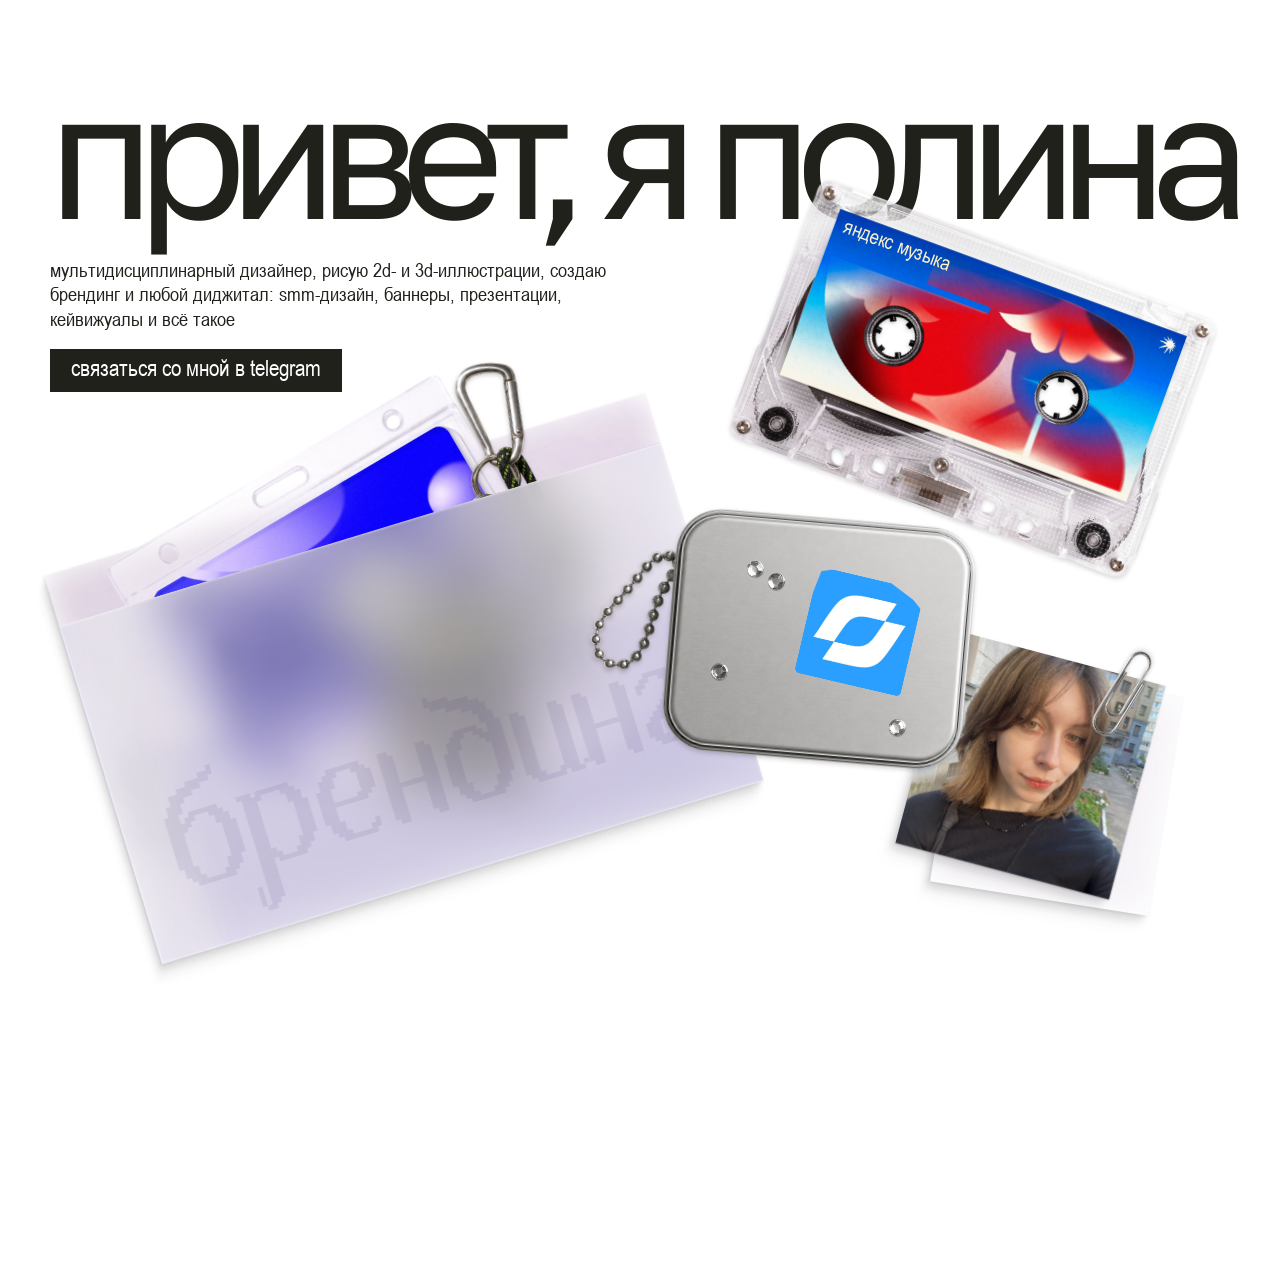
==== index.html @ a0c3416f "Publish portfolio 2026-11-16T04:54:33.704Z" ====
<!doctype html>
<html lang="ru">
  <head>
    <script>const p=location.pathname.replace(/\/index\.html$/,"").replace(/\/+$/,"")||"/";if(["/","/resume","/yandex-music","/yandex-cloud","/cyprus-data","/valiotti-analytics"].includes(p)&&p!==location.pathname)history.replaceState(history.state,"",p+location.search+location.hash);</script>
    <meta charset="UTF-8" />
    <link rel="icon" href="data:," />
    <meta name="viewport" content="width=device-width, initial-scale=1.0" />
    <meta
      name="description"
      content="Полина Сорокина — мультидисциплинарный дизайнер. Брендинг, 2D- и 3D-иллюстрации, SMM-дизайн и digital-проекты."
    />
    <link
      rel="preload"
      href="/fonts/golos-text.ttf"
      as="font"
      type="font/ttf"
      crossorigin
    />
    <link
      rel="preload"
      href="/fonts/arial-narrow.ttf"
      as="font"
      type="font/ttf"
      crossorigin
    />
    <title>Портфолио — Полина Сорокина</title>
    <script type="module" crossorigin src="/assets/index-BBpOzwjR.js"></script>
    <link rel="stylesheet" crossorigin href="/assets/index-DLEeSenl.css">
  </head>
  <body>
    <div id="root"></div>
  </body>
</html>
---- assets/index-DLEeSenl.css ----
._cursor_hawic_1{pointer-events:none;z-index:2147483647;image-rendering:pixelated;visibility:hidden;position:fixed;top:0;left:0}@media (hover:hover) and (pointer:fine){html[data-custom-cursor=on],html[data-custom-cursor=on] *{cursor:none!important}}@media (hover:none),(pointer:coarse){._cursor_hawic_1{display:none}}._object_c21wr_1,._entrance_c21wr_2,._magnetic_c21wr_3,._hover_c21wr_4{pointer-events:none;position:absolute;inset:0}._object_c21wr_1 [data-name=IMG_0847\ 3],._object_c21wr_1 [data-name=magnific__enhance__29717\ 1],._object_c21wr_1 [data-name="Silver pendant without lettering or rhinestones 1"],._object_c21wr_1 [data-name^=magnific__-img1-img2]{pointer-events:auto}._object_c21wr_1 a:focus-visible [data-name]{outline:2px solid var(--ink);outline-offset:6px}._object_c21wr_1 button{pointer-events:auto}._object_c21wr_1{-webkit-user-select:none;user-select:none}._object_c21wr_1 img{-webkit-user-drag:none}._open_2l4c9_1{pointer-events:none;visibility:hidden;position:absolute;inset:0}._body_2l4c9_7,._lid_2l4c9_8{pointer-events:none;position:absolute;inset:0}._body_2l4c9_7 img,._lid_2l4c9_8 img{pointer-events:auto;display:block;position:absolute}._base_2l4c9_19,._lidImage_2l4c9_20{pointer-events:auto;transform-origin:0 0;position:absolute;overflow:hidden;transform:rotate(3.38deg)}._base_2l4c9_19{left:calc(760.84 * var(--u));top:calc(570.46 * var(--u));width:calc(337.654 * var(--u));height:calc(275.183 * var(--u))}._base_2l4c9_19 img{pointer-events:none;width:147.43%;height:213.93%;top:-100.62%;left:-31.72%}._lidImage_2l4c9_20{left:calc(776.8 * var(--u));top:calc(307.81 * var(--u));width:calc(337.654 * var(--u));height:calc(263.109 * var(--u))}._lidImage_2l4c9_20 img{pointer-events:none;width:147.43%;height:223.75%;top:-5%;left:-31.72%}._banner_2l4c9_53{left:calc(800.8 * var(--u));top:calc(646.4 * var(--u));width:calc(239.266 * var(--u));height:calc(134.518 * var(--u));border:calc(2 * var(--u)) solid #e6ebf4;transform:rotate(-9.72deg);box-shadow:0 2px 6px #0003}._darkCard_2l4c9_62{left:calc(814.4 * var(--u));top:calc(407.9 * var(--u));width:calc(128.608 * var(--u));height:calc(128.608 * var(--u));transform:rotate(-9.07deg)}._blueCard_2l4c9_69{left:calc(932.8 * var(--u));top:calc(393.3 * var(--u));width:calc(126.26 * var(--u));height:calc(126.26 * var(--u));border:calc(2 * var(--u)) solid #cbd4e7;transform:rotate(29.61deg)}._chain_2l4c9_77{left:calc(666 * var(--u));top:calc(564 * var(--u));width:calc(426.587 * var(--u));height:calc(274.043 * var(--u));clip-path:polygon(0 0,23% 0,23% 100%,0 100%);transform:rotate(3.58deg)}._clip_2l4c9_85{left:calc(897.4 * var(--u));top:calc(743.9 * var(--u));width:calc(29.473 * var(--u));height:calc(98.33 * var(--u));pointer-events:none;position:absolute;overflow:hidden;transform:rotate(116.61deg)}._clip_2l4c9_85 img{width:363.48%;height:108.95%;position:absolute;top:-3.13%;left:-129.86%}._closed_9divj_1{pointer-events:none;position:absolute;inset:0}._folderControl_9divj_6{pointer-events:auto;z-index:1;cursor:pointer;background:0 0;border:0;padding:0;position:absolute;inset:0}._folderControl_9divj_6:focus-visible{outline-offset:6px;outline:3px solid #20211b}._button_1478h_1{min-height:43px;font:inherit;white-space:nowrap;border:1px solid;justify-content:center;align-items:center;padding:5px 20px 8px;line-height:1.2;text-decoration:none;display:inline-flex}._filled_1478h_13{color:var(--ink);background:#fff;border-color:#fff}._dark_1478h_18{background:var(--ink);border-color:var(--ink);color:#fff}._button_1478h_1:focus-visible,._arrow_1478h_24:focus-visible{outline-offset:5px;outline:2px solid}._footer_1478h_28{background:var(--ink);color:#fff;width:calc(100% - 56px);max-width:1384px;font:23px/1.2 var(--body-font);text-transform:lowercase;border-radius:42px 42px 0 0;flex-direction:column;gap:32px;margin-inline:auto;padding:50px 28px 80px;display:flex}._availability_1478h_42{flex-direction:column;gap:32px;display:flex}._buttons_1478h_47{flex-wrap:wrap;align-items:flex-start;gap:20px;display:flex}._contacts_1478h_53{flex-wrap:wrap;gap:20px;display:flex}._mobileContacts_1478h_58{display:none}._arrow_1478h_24{color:inherit;background:0 0;border:0;flex:0 0 45px;width:45px;height:45px;padding:0;display:inline-flex;position:relative}._arrow_1478h_24 img{display:block}._arrowHover_1478h_75{opacity:0;transition:opacity .2s;position:absolute;inset:0}._arrowDefault_1478h_81{transition:opacity .2s}._button_1478h_1{transition:color .2s,background-color .2s}._arrow_1478h_24:disabled{cursor:default}@media (hover:hover) and (pointer:fine){._dark_1478h_18:hover{color:var(--ink);background:#fff}._arrow_1478h_24:not(:disabled):hover ._arrowHover_1478h_75,._arrow_1478h_24:focus-visible ._arrowHover_1478h_75{opacity:1}._arrow_1478h_24:not(:disabled):hover ._arrowDefault_1478h_81,._arrow_1478h_24:focus-visible ._arrowDefault_1478h_81{opacity:0}._footer_1478h_28 ._button_1478h_1:not(._filled_1478h_13):hover{color:var(--ink);background:#fff}._footer_1478h_28 ._filled_1478h_13:hover{color:#fff;background:0 0}}._arrows_1478h_114{gap:12px;display:flex}._next_1478h_118{transform:scaleX(-1)}._resumeOnlyMobile_1478h_121{display:none}._buttonSlot_1478h_124{display:contents}@media (width<=767px){._footer_1478h_28{gap:24px;width:100%;padding:32px 20px 54px;font-size:16px;line-height:1.05}._availability_1478h_42{gap:16px}._availability_1478h_42>p{text-align:justify;text-box-trim:trim-both;text-box-edge:cap alphabetic}._buttons_1478h_47{gap:8px}._button_1478h_1{height:32px;min-height:32px;padding:0 16px 2px;font-size:16px;line-height:1.05}._resumeOnlyMobile_1478h_121{display:contents}._contacts_1478h_53{gap:16px;font-size:18px;line-height:1.2}._mobileContacts_1478h_58{display:block}._arrows_1478h_114{display:none}}._layer0_qn3yd_1{height:calc(323.9 * var(--u));left:calc(66.67% + calc(46.58 * var(--u)));top:calc(707.5 * var(--u));width:calc(325.082 * var(--u));display:contents;position:absolute}._layer1_qn3yd_9{left:calc(66.67% + calc(86.16 * var(--u)));width:calc(284.791 * var(--u));height:calc(284.791 * var(--u));top:calc(746.25 * var(--u));justify-content:center;align-items:center;display:flex;position:absolute}._layer2_qn3yd_19{flex:none;transform:rotate(9.03deg)}._layer3_qn3yd_23{pointer-events:none;box-shadow:calc(-23.154 * var(--u)) calc(38.941 * var(--u)) calc(12.629 * var(--u)) calc(0 * var(--u)) #0000, calc(-14.734 * var(--u)) calc(25.259 * var(--u)) calc(11.577 * var(--u)) calc(0 * var(--u)) #00000003, calc(-8.42 * var(--u)) calc(13.682 * var(--u)) calc(9.472 * var(--u)) calc(0 * var(--u)) #0000000d, calc(-4.21 * var(--u)) calc(6.315 * var(--u)) calc(7.367 * var(--u)) calc(0 * var(--u)) #00000017, calc(-1.052 * var(--u)) calc(1.052 * var(--u)) calc(4.21 * var(--u)) calc(0 * var(--u)) #0000001a;width:calc(248.818 * var(--u));height:calc(248.818 * var(--u));position:relative}._layer4_qn3yd_40{position:absolute;inset:0}._layer5_qn3yd_44{background:#fcfcfa80;position:absolute;inset:0}._layer6_qn3yd_49{object-fit:cover;opacity:.26;width:100%;max-width:none;height:100%;position:absolute}._layer7_qn3yd_57{-webkit-backdrop-filter:blur(calc(42.098 * var(--u)));backdrop-filter:blur(calc(42.098 * var(--u)));mix-blend-mode:luminosity;background:#dedaff33;position:absolute;inset:0}._layer8_qn3yd_64{border-radius:inherit;box-shadow:inset calc(0 * var(--u)) calc(0 * var(--u)) calc(38.941 * var(--u)) calc(0 * var(--u)) white, inset calc(0 * var(--u)) calc(-4.21 * var(--u)) calc(6.315 * var(--u)) calc(0 * var(--u)) #ffffff1a;position:absolute;inset:0}._layer9_qn3yd_74{left:calc(66.67% + calc(47.34 * var(--u)));width:calc(304.351 * var(--u));height:calc(304.351 * var(--u));top:calc(708.08 * var(--u));justify-content:center;align-items:center;display:flex;position:absolute}._layer10_qn3yd_84{flex:none;transform:rotate(14.87deg)}._layer11_qn3yd_88{box-shadow:calc(-23.154 * var(--u)) calc(38.941 * var(--u)) calc(12.629 * var(--u)) calc(0 * var(--u)) #0000, calc(-14.734 * var(--u)) calc(25.259 * var(--u)) calc(11.577 * var(--u)) calc(0 * var(--u)) #00000003, calc(-8.42 * var(--u)) calc(13.682 * var(--u)) calc(9.472 * var(--u)) calc(0 * var(--u)) #0000000d, calc(-4.21 * var(--u)) calc(6.315 * var(--u)) calc(7.367 * var(--u)) calc(0 * var(--u)) #00000017, calc(-1.052 * var(--u)) calc(1.052 * var(--u)) calc(4.21 * var(--u)) calc(0 * var(--u)) #0000001a;width:calc(248.818 * var(--u));height:calc(248.818 * var(--u));position:relative}._layer12_qn3yd_104{pointer-events:none;position:absolute;inset:0}._layer13_qn3yd_109{background:#fcfcfa80;position:absolute;inset:0}._layer14_qn3yd_114{object-fit:cover;opacity:.26;width:100%;max-width:none;height:100%;position:absolute}._layer15_qn3yd_122{mix-blend-mode:luminosity;background:#dedaff33;position:absolute;inset:0}._layer16_qn3yd_128{-webkit-backdrop-filter:blur(calc(42.098 * var(--u)));backdrop-filter:blur(calc(42.098 * var(--u)));object-fit:cover;width:100%;max-width:none;height:100%;position:absolute}._layer17_qn3yd_136{height:calc(106.244 * var(--u));left:calc(83.33% + calc(22.06 * var(--u)));top:calc(727.59 * var(--u));width:calc(81.859 * var(--u));justify-content:center;align-items:center;display:flex;position:absolute}._layer18_qn3yd_146{flex:none;transform:rotate(31.47deg)scaleY(-1)}._layer19_qn3yd_150{height:calc(105.256 * var(--u));box-shadow:calc(0 * var(--u)) calc(4 * var(--u)) calc(1 * var(--u)) calc(0 * var(--u)) #0000, calc(0 * var(--u)) calc(2 * var(--u)) calc(1 * var(--u)) calc(0 * var(--u)) #00000008, calc(0 * var(--u)) calc(1 * var(--u)) calc(1 * var(--u)) calc(0 * var(--u)) #0000001a, calc(0 * var(--u)) calc(1 * var(--u)) calc(1 * var(--u)) calc(0 * var(--u)) #0000002b;width:calc(31.549 * var(--u));position:relative}._layer20_qn3yd_164{pointer-events:none;position:absolute;inset:0;overflow:hidden}._layer21_qn3yd_170{width:363.48%;max-width:none;height:108.95%;position:absolute;top:-3.13%;left:-129.86%}._layer22_qn3yd_178{align-content:stretch;gap:calc(20 * var(--u));left:calc(56 * var(--u));top:calc(290 * var(--u));width:calc(640 * var(--u));flex-direction:column;align-items:flex-start;display:flex;position:absolute}._layer23_qn3yd_189{word-break:break-word;text-transform:lowercase;color:#20211b;min-width:100%;font-family:Arial Narrow;font-style:normal;line-height:0;font-size:calc(23 * var(--u));flex-shrink:0;width:min-content;position:relative}._layer24_qn3yd_202,._layer25_qn3yd_205,._layer26_qn3yd_208{line-height:1.2}._layer27_qn3yd_211{border-width:calc(1 * var(--u));cursor:pointer;padding-bottom:calc(8 * var(--u));padding-top:calc(5 * var(--u));padding-left:calc(20 * var(--u));padding-right:calc(20 * var(--u));background:#20211b;border-style:solid;border-color:#20211b;flex-shrink:0;place-content:stretch center;align-items:flex-start;display:flex;position:relative}._layer28_qn3yd_228{word-break:break-word;text-transform:lowercase;font-family:Arial Narrow;font-style:normal;line-height:1.2;font-size:calc(23 * var(--u));text-align:left;color:#fff;white-space:nowrap;flex-shrink:0;position:relative}._layer29_qn3yd_241{word-break:break-word;color:#20211b;font-family:Golos Text;font-weight:400;line-height:.9;font-size:calc(200 * var(--u));text-align:center;left:50%;top:calc(81 * var(--u));letter-spacing:calc(-20 * var(--u));width:calc(1358 * var(--u));position:absolute;transform:translate(-50%)}._layer30_qn3yd_256,._layer31_qn3yd_264{height:calc(904.19 * var(--u));left:calc(-14.29 * var(--u));top:calc(224.03 * var(--u));width:calc(917.492 * var(--u));display:contents;position:absolute}._layer32_qn3yd_272{height:calc(641.92 * var(--u));left:calc(49.4 * var(--u));top:calc(442.45 * var(--u));width:calc(809.648 * var(--u));pointer-events:none;justify-content:center;align-items:center;display:flex;position:absolute}._layer33_qn3yd_283{flex:none;transform:rotate(-16.95deg)}._layer34_qn3yd_287{height:calc(455.452 * var(--u));width:calc(707.625 * var(--u));position:relative}._layer35_qn3yd_292{position:absolute;inset:-.69% -.45% -8.09% -3.72%}._layer36_qn3yd_296{width:100%;max-width:none;height:100%;display:block}._layer37_qn3yd_302{height:calc(502.619 * var(--u));left:calc(114.21 * var(--u));top:calc(416.26 * var(--u));width:calc(543.033 * var(--u));justify-content:center;align-items:center;display:flex;position:absolute}._layer38_qn3yd_312{flex:none;transform:rotate(-30.58deg)}._layer39_qn3yd_316{height:calc(324.363 * var(--u));width:calc(439.088 * var(--u));position:relative}._layer40_qn3yd_321{-webkit-backdrop-filter:blur(calc(10.525 * var(--u)));backdrop-filter:blur(calc(10.525 * var(--u)));object-position:bottom;pointer-events:none;width:100%;max-width:none;height:100%;position:absolute;inset:0}._layer41_qn3yd_331{height:calc(667.016 * var(--u));left:calc(16.67% + calc(73.61 * var(--u)));top:calc(318.43 * var(--u));width:calc(420.461 * var(--u));justify-content:center;align-items:center;display:flex;position:absolute}._layer42_qn3yd_341{flex:none;transform:rotate(6.36deg)}._layer43_qn3yd_345{height:calc(631.849 * var(--u));box-shadow:calc(-23.154 * var(--u)) calc(38.941 * var(--u)) calc(12.629 * var(--u)) calc(0 * var(--u)) #0000, calc(-14.734 * var(--u)) calc(25.259 * var(--u)) calc(11.577 * var(--u)) calc(0 * var(--u)) #00000003, calc(-8.42 * var(--u)) calc(13.682 * var(--u)) calc(9.472 * var(--u)) calc(0 * var(--u)) #0000000d, calc(-4.21 * var(--u)) calc(6.315 * var(--u)) calc(7.367 * var(--u)) calc(0 * var(--u)) #00000017, calc(-1.052 * var(--u)) calc(1.052 * var(--u)) calc(4.21 * var(--u)) calc(0 * var(--u)) #0000001a;width:calc(352.66 * var(--u));position:relative}._layer44_qn3yd_361{object-fit:cover;pointer-events:none;width:100%;max-width:none;height:100%;position:absolute;inset:0}._layer45_qn3yd_370{height:calc(395.501 * var(--u));left:calc(41.67% + calc(90.61 * var(--u)));top:calc(498.4 * var(--u));width:calc(167.995 * var(--u));pointer-events:none;justify-content:center;align-items:center;display:flex;position:absolute}._layer46_qn3yd_381{flex:none;transform:rotate(-16.95deg)}._layer47_qn3yd_385{height:calc(396.777 * var(--u));width:calc(54.728 * var(--u));position:relative}._layer48_qn3yd_390{width:100%;max-width:none;height:100%;display:block;position:absolute;inset:0}._layer49_qn3yd_398{height:calc(395.501 * var(--u));left:calc(66.42 * var(--u));top:calc(688.58 * var(--u));width:calc(167.995 * var(--u));pointer-events:none;justify-content:center;align-items:center;display:flex;position:absolute}._layer50_qn3yd_409{flex:none;transform:rotate(-16.95deg)}._layer51_qn3yd_413{height:calc(396.777 * var(--u));width:calc(54.728 * var(--u));position:relative}._layer52_qn3yd_418{width:100%;max-width:none;height:100%;display:block;position:absolute;inset:0}._layer53_qn3yd_426{height:calc(604.617 * var(--u));left:calc(66.55 * var(--u));top:calc(498.72 * var(--u));width:calc(798.282 * var(--u));pointer-events:none;display:contents;position:absolute}._layer54_qn3yd_435{height:calc(585.649 * var(--u));left:calc(66.55 * var(--u));top:calc(498.72 * var(--u));width:calc(792.503 * var(--u));justify-content:center;align-items:center;display:flex;position:absolute}._layer55_qn3yd_445{flex:none;transform:rotate(-16.95deg)}._layer56_qn3yd_449{height:calc(396.627 * var(--u));width:calc(707.625 * var(--u));position:relative}._layer57_qn3yd_454{width:100%;max-width:none;height:100%;display:block;position:absolute;inset:0}._layer58_qn3yd_462{height:calc(428.413 * var(--u));left:calc(8.33% + calc(34 * var(--u)));top:calc(662 * var(--u));width:calc(659.878 * var(--u));justify-content:center;align-items:center;display:flex;position:absolute}._layer59_qn3yd_472{flex:none;transform:rotate(-16.95deg)}._layer60_qn3yd_476{word-break:break-word;filter:blur(calc(.5 * var(--u)));font-family:Keleti;font-style:normal;line-height:0;font-size:calc(178.163 * var(--u));color:#231f5c14;white-space:nowrap;position:relative}._layer61_qn3yd_487,._layer62_qn3yd_490,._layer63_qn3yd_493{line-height:normal}._layer64_qn3yd_496{height:calc(457.856 * var(--u));left:calc(50% + calc(94.99 * var(--u)));top:calc(198 * var(--u));width:calc(559.484 * var(--u));display:contents;position:absolute}._layer65_qn3yd_504{height:calc(457.856 * var(--u));left:calc(50% + calc(94.99 * var(--u)));top:calc(198 * var(--u));width:calc(559.484 * var(--u));justify-content:center;align-items:center;display:flex;position:absolute}._layer66_qn3yd_514{flex:none;transform:rotate(20.17deg)}._layer67_qn3yd_518{height:calc(310.757 * var(--u));box-shadow:calc(-23.154 * var(--u)) calc(38.941 * var(--u)) calc(12.629 * var(--u)) calc(0 * var(--u)) #0000, calc(-14.734 * var(--u)) calc(25.259 * var(--u)) calc(11.577 * var(--u)) calc(0 * var(--u)) #00000003, calc(-8.42 * var(--u)) calc(13.682 * var(--u)) calc(9.472 * var(--u)) calc(0 * var(--u)) #0000000d, calc(-4.21 * var(--u)) calc(6.315 * var(--u)) calc(7.367 * var(--u)) calc(0 * var(--u)) #00000017, calc(-1.052 * var(--u)) calc(1.052 * var(--u)) calc(4.21 * var(--u)) calc(0 * var(--u)) #0000001a;width:calc(481.885 * var(--u));position:relative}._layer68_qn3yd_534{-webkit-backdrop-filter:blur(calc(11.068 * var(--u)));backdrop-filter:blur(calc(11.068 * var(--u)));pointer-events:none;position:absolute;inset:0;overflow:hidden}._layer69_qn3yd_541{width:126.81%;max-width:none;height:198.26%;position:absolute;top:-50.92%;left:-13.99%}._layer70_qn3yd_549{height:calc(70.763 * var(--u));left:calc(66.67% - calc(16.07 * var(--u)));top:calc(240.37 * var(--u));width:calc(130.743 * var(--u));justify-content:center;align-items:center;display:flex;position:absolute}._layer71_qn3yd_559{flex:none;transform:rotate(20.17deg)}._layer72_qn3yd_563{word-break:break-word;text-transform:lowercase;color:#fdf2cd;font-family:Arial Narrow;font-style:normal;line-height:1.2;font-size:calc(23 * var(--u));white-space:nowrap;position:relative}._layer73_qn3yd_574{height:calc(309.467 * var(--u));left:calc(41.67% + calc(54.46 * var(--u)));top:calc(560.27 * var(--u));width:calc(448.429 * var(--u));display:contents;position:absolute}._layer74_qn3yd_582{height:calc(309.467 * var(--u));left:calc(41.67% + calc(54.46 * var(--u)));top:calc(560.27 * var(--u));width:calc(448.429 * var(--u));justify-content:center;align-items:center;display:flex;position:absolute}._layer75_qn3yd_592{flex:none;transform:rotate(4.9deg)}._layer76_qn3yd_596{height:calc(274.043 * var(--u));box-shadow:calc(0 * var(--u)) calc(16 * var(--u)) calc(4 * var(--u)) calc(0 * var(--u)) #0000, calc(0 * var(--u)) calc(10 * var(--u)) calc(4 * var(--u)) calc(0 * var(--u)) #00000008, calc(0 * var(--u)) calc(6 * var(--u)) calc(3 * var(--u)) calc(0 * var(--u)) #0000001a, calc(0 * var(--u)) calc(3 * var(--u)) calc(3 * var(--u)) calc(0 * var(--u)) #0000002b, calc(0 * var(--u)) calc(1 * var(--u)) calc(1 * var(--u)) calc(0 * var(--u)) #0003;width:calc(426.587 * var(--u));position:relative}._layer77_qn3yd_612{pointer-events:none;position:absolute;inset:0;overflow:hidden}._layer78_qn3yd_618{width:112.67%;max-width:none;height:175.38%;position:absolute;top:-35.24%;left:-4.49%}._layer79_qn3yd_626{height:calc(175.688 * var(--u));left:calc(58.33% + calc(36.98 * var(--u)));top:calc(618.08 * var(--u));width:calc(179.007 * var(--u));display:contents;position:absolute}._layer80_qn3yd_634{left:calc(58.33% + calc(53.64 * var(--u)));width:calc(146.932 * var(--u));height:calc(146.932 * var(--u));top:calc(636.87 * var(--u));justify-content:center;align-items:center;display:flex;position:absolute}._layer81_qn3yd_644{flex:none;transform:rotate(13.2deg)}._layer82_qn3yd_648{-webkit-mask-repeat:no-repeat;mask-repeat:no-repeat;-webkit-mask-clip:no-clip;mask-clip:no-clip;-webkit-mask-source-type:alpha;mask-mode:alpha;-webkit-mask-position:calc(-15.229 * var(--u)) calc(-13.419 * var(--u));mask-position:calc(-15.229 * var(--u)) calc(-13.419 * var(--u));-webkit-mask-size:calc(172.762 * var(--u)) calc(168.838 * var(--u));mask-size:calc(172.762 * var(--u)) calc(168.838 * var(--u));border-radius:calc(6.112 * var(--u));width:calc(122.242 * var(--u));height:calc(122.242 * var(--u));position:relative}._layer83_qn3yd_659{object-fit:cover;pointer-events:none;border-radius:calc(6.112 * var(--u));width:100%;max-width:none;height:100%;position:absolute;inset:0}._layer84_qn3yd_669{height:calc(69.023 * var(--u));left:calc(66.67% + calc(27.54 * var(--u)));top:calc(649.45 * var(--u));width:calc(65.726 * var(--u));display:contents;position:absolute}._layer85_qn3yd_677{left:calc(66.67% + calc(29 * var(--u)));width:calc(146.816 * var(--u));height:calc(146.816 * var(--u));top:calc(535.75 * var(--u));justify-content:center;align-items:center;display:flex;position:absolute}._layer86_qn3yd_687{flex:none;transform:rotate(72.48deg)scaleY(-1)}._layer87_qn3yd_691{-webkit-mask-repeat:no-repeat;mask-repeat:no-repeat;-webkit-mask-clip:no-clip;mask-clip:no-clip;-webkit-mask-source-type:alpha;mask-mode:alpha;-webkit-mask-position:calc(2.968 * var(--u)) calc(118.573 * var(--u));mask-position:calc(2.968 * var(--u)) calc(118.573 * var(--u));-webkit-mask-size:calc(58.55 * var(--u)) calc(59.694 * var(--u));mask-size:calc(58.55 * var(--u)) calc(59.694 * var(--u));border-radius:calc(6.112 * var(--u));width:calc(117.018 * var(--u));height:calc(117.018 * var(--u));position:relative}._layer88_qn3yd_702{pointer-events:none;border-radius:calc(6.112 * var(--u));position:absolute;inset:0}._layer89_qn3yd_708{object-fit:cover;border-radius:calc(6.112 * var(--u));width:100%;max-width:none;height:100%;position:absolute}._layer90_qn3yd_716{border-radius:calc(6.112 * var(--u));position:absolute;inset:0}._layer91_qn3yd_721{height:calc(19.17 * var(--u));left:calc(58.33% - calc(.17 * var(--u)));top:calc(630 * var(--u));width:calc(20.217 * var(--u));justify-content:center;align-items:center;display:flex;position:absolute}._layer92_qn3yd_731{flex:none;transform:rotate(4.9deg)}._layer93_qn3yd_735{height:calc(17.631 * var(--u));border-radius:calc(21.796 * var(--u));box-shadow:calc(0 * var(--u)) calc(3.056 * var(--u)) calc(.764 * var(--u)) calc(0 * var(--u)) #0000, calc(0 * var(--u)) calc(1.528 * var(--u)) calc(.764 * var(--u)) calc(0 * var(--u)) #00000008, calc(0 * var(--u)) calc(.764 * var(--u)) calc(.764 * var(--u)) calc(0 * var(--u)) #0000001a, calc(0 * var(--u)) calc(.764 * var(--u)) calc(.764 * var(--u)) calc(0 * var(--u)) #0000002b;width:calc(18.781 * var(--u));position:relative}._layer94_qn3yd_750{pointer-events:none;border-radius:calc(21.796 * var(--u));position:absolute;inset:0}._layer95_qn3yd_756{border-radius:calc(21.796 * var(--u));position:absolute;inset:0;overflow:hidden}._layer96_qn3yd_762{width:112.71%;max-width:none;height:175.79%;position:absolute;top:-35.45%;left:-4.51%}._layer97_qn3yd_770{border-radius:calc(21.796 * var(--u));position:absolute;inset:0;overflow:hidden}._layer98_qn3yd_776{width:3228.44%;max-width:none;height:3419.16%;position:absolute;top:-1232.04%;left:-2729.77%}._layer99_qn3yd_784{height:calc(20.381 * var(--u));left:calc(58.33% + calc(23.51 * var(--u)));top:calc(644.35 * var(--u));width:calc(21.079 * var(--u));justify-content:center;align-items:center;display:flex;position:absolute}._layer100_qn3yd_794{flex:none;transform:rotate(4.9deg)}._layer101_qn3yd_798{height:calc(18.781 * var(--u));border-radius:calc(21.796 * var(--u));box-shadow:calc(0 * var(--u)) calc(3.056 * var(--u)) calc(.764 * var(--u)) calc(0 * var(--u)) #0000, calc(0 * var(--u)) calc(1.528 * var(--u)) calc(.764 * var(--u)) calc(0 * var(--u)) #00000008, calc(0 * var(--u)) calc(.764 * var(--u)) calc(.764 * var(--u)) calc(0 * var(--u)) #0000001a, calc(0 * var(--u)) calc(.764 * var(--u)) calc(.764 * var(--u)) calc(0 * var(--u)) #0000002b;width:calc(19.547 * var(--u));position:relative}._layer102_qn3yd_813{pointer-events:none;border-radius:calc(21.796 * var(--u));position:absolute;inset:0}._layer103_qn3yd_819{border-radius:calc(21.796 * var(--u));position:absolute;inset:0;overflow:hidden}._layer104_qn3yd_825{width:112.71%;max-width:none;height:175.79%;position:absolute;top:-35.45%;left:-4.51%}._layer105_qn3yd_833{border-radius:calc(21.796 * var(--u));position:absolute;inset:0;overflow:hidden}._layer106_qn3yd_839{width:3101.83%;max-width:none;height:3209.83%;position:absolute;top:-1173.94%;left:-2368.65%}._layer107_qn3yd_847{height:calc(20.381 * var(--u));left:calc(66.67% + calc(39.51 * var(--u)));top:calc(807.95 * var(--u));width:calc(21.079 * var(--u));justify-content:center;align-items:center;display:flex;position:absolute}._layer108_qn3yd_857{flex:none;transform:rotate(4.9deg)}._layer109_qn3yd_861{height:calc(18.781 * var(--u));border-radius:calc(21.796 * var(--u));box-shadow:calc(0 * var(--u)) calc(3.056 * var(--u)) calc(.764 * var(--u)) calc(0 * var(--u)) #0000, calc(0 * var(--u)) calc(1.528 * var(--u)) calc(.764 * var(--u)) calc(0 * var(--u)) #00000008, calc(0 * var(--u)) calc(.764 * var(--u)) calc(.764 * var(--u)) calc(0 * var(--u)) #0000001a, calc(0 * var(--u)) calc(.764 * var(--u)) calc(.764 * var(--u)) calc(0 * var(--u)) #0000002b;width:calc(19.547 * var(--u));position:relative}._layer110_qn3yd_876{pointer-events:none;border-radius:calc(21.796 * var(--u));position:absolute;inset:0}._layer111_qn3yd_882{border-radius:calc(21.796 * var(--u));position:absolute;inset:0;overflow:hidden}._layer112_qn3yd_888{width:112.71%;max-width:none;height:175.79%;position:absolute;top:-35.45%;left:-4.51%}._layer113_qn3yd_896{border-radius:calc(21.796 * var(--u));position:absolute;inset:0;overflow:hidden}._layer114_qn3yd_902{width:3101.83%;max-width:none;height:3209.83%;position:absolute;top:-969.3%;left:-2179.2%}._layer115_qn3yd_910{height:calc(20.381 * var(--u));left:calc(50% + calc(79.1 * var(--u)));top:calc(745 * var(--u));width:calc(21.079 * var(--u));justify-content:center;align-items:center;display:flex;position:absolute}._layer116_qn3yd_920{flex:none;transform:rotate(4.9deg)}._layer117_qn3yd_924{height:calc(18.781 * var(--u));border-radius:calc(21.796 * var(--u));box-shadow:calc(0 * var(--u)) calc(3.056 * var(--u)) calc(.764 * var(--u)) calc(0 * var(--u)) #0000, calc(0 * var(--u)) calc(1.528 * var(--u)) calc(.764 * var(--u)) calc(0 * var(--u)) #00000008, calc(0 * var(--u)) calc(.764 * var(--u)) calc(.764 * var(--u)) calc(0 * var(--u)) #0000001a, calc(0 * var(--u)) calc(.764 * var(--u)) calc(.764 * var(--u)) calc(0 * var(--u)) #0000002b;width:calc(19.547 * var(--u));position:relative}._layer118_qn3yd_939{pointer-events:none;border-radius:calc(21.796 * var(--u));position:absolute;inset:0}._layer119_qn3yd_945{border-radius:calc(21.796 * var(--u));position:absolute;inset:0;overflow:hidden}._layer120_qn3yd_951{width:112.71%;max-width:none;height:175.79%;position:absolute;top:-35.45%;left:-4.51%}._layer121_qn3yd_959{border-radius:calc(21.796 * var(--u));position:absolute;inset:0;overflow:hidden}._layer122_qn3yd_965{width:3101.83%;max-width:none;height:3209.83%;position:absolute;top:-1104.63%;left:-1587.15%}._layer123_qn3yd_973{cursor:pointer;height:calc(184.142 * var(--u));left:calc(-14.41 * var(--u));top:calc(133.82 * var(--u));width:calc(184.472 * var(--u));display:contents;position:absolute}._layer124_qn3yd_982{left:calc(23.51 * var(--u));width:calc(130.951 * var(--u));height:calc(130.951 * var(--u));top:calc(165.58 * var(--u));justify-content:center;align-items:center;display:flex;position:absolute}._layer125_qn3yd_992{flex:none;transform:rotate(-10.78deg)}._layer126_qn3yd_996{pointer-events:none;box-shadow:calc(-10.42 * var(--u)) calc(17.525 * var(--u)) calc(5.684 * var(--u)) calc(0 * var(--u)) #0000, calc(-6.631 * var(--u)) calc(11.368 * var(--u)) calc(5.21 * var(--u)) calc(0 * var(--u)) #00000003, calc(-3.789 * var(--u)) calc(6.157 * var(--u)) calc(4.263 * var(--u)) calc(0 * var(--u)) #0000000d, calc(-1.895 * var(--u)) calc(2.842 * var(--u)) calc(3.316 * var(--u)) calc(0 * var(--u)) #00000017, calc(-.474 * var(--u)) calc(.474 * var(--u)) calc(1.895 * var(--u)) calc(0 * var(--u)) #0000001a;width:calc(111.978 * var(--u));height:calc(111.978 * var(--u));position:relative}._layer127_qn3yd_1013{position:absolute;inset:0}._layer128_qn3yd_1017{background:#fcfcfa80;position:absolute;inset:0}._layer129_qn3yd_1022{object-fit:cover;opacity:.26;width:100%;max-width:none;height:100%;position:absolute}._layer130_qn3yd_1030{-webkit-backdrop-filter:blur(calc(18.946 * var(--u)));backdrop-filter:blur(calc(18.946 * var(--u)));mix-blend-mode:luminosity;background:#dedaff33;position:absolute;inset:0}._layer131_qn3yd_1037{border-radius:inherit;box-shadow:inset calc(0 * var(--u)) calc(0 * var(--u)) calc(17.525 * var(--u)) calc(0 * var(--u)) white, inset calc(0 * var(--u)) calc(-1.895 * var(--u)) calc(2.842 * var(--u)) calc(0 * var(--u)) #ffffff1a;position:absolute;inset:0}._layer132_qn3yd_1047{left:calc(11.75 * var(--u));width:calc(121.205 * var(--u));height:calc(121.205 * var(--u));top:calc(162.86 * var(--u));justify-content:center;align-items:center;display:flex;position:absolute}._layer133_qn3yd_1057{flex:none;transform:rotate(-4.94deg)}._layer134_qn3yd_1061{box-shadow:calc(-10.42 * var(--u)) calc(17.525 * var(--u)) calc(5.684 * var(--u)) calc(0 * var(--u)) #0000, calc(-6.631 * var(--u)) calc(11.368 * var(--u)) calc(5.21 * var(--u)) calc(0 * var(--u)) #00000003, calc(-3.789 * var(--u)) calc(6.157 * var(--u)) calc(4.263 * var(--u)) calc(0 * var(--u)) #0000000d, calc(-1.895 * var(--u)) calc(2.842 * var(--u)) calc(3.316 * var(--u)) calc(0 * var(--u)) #00000017, calc(-.474 * var(--u)) calc(.474 * var(--u)) calc(1.895 * var(--u)) calc(0 * var(--u)) #0000001a;width:calc(111.978 * var(--u));height:calc(111.978 * var(--u));position:relative}._layer135_qn3yd_1077{pointer-events:none;position:absolute;inset:0}._layer136_qn3yd_1082{background:#fcfcfa80;position:absolute;inset:0}._layer137_qn3yd_1087{object-fit:cover;opacity:.26;width:100%;max-width:none;height:100%;position:absolute}._layer138_qn3yd_1095{mix-blend-mode:luminosity;background:#dedaff33;position:absolute;inset:0}._layer139_qn3yd_1101{-webkit-backdrop-filter:blur(calc(18.946 * var(--u)));backdrop-filter:blur(calc(18.946 * var(--u)));object-fit:cover;width:100%;max-width:none;height:100%;position:absolute}._layer140_qn3yd_1109{height:calc(49.261 * var(--u));left:calc(92.29 * var(--u));top:calc(149.37 * var(--u));width:calc(23.476 * var(--u));justify-content:center;align-items:center;display:flex;position:absolute}._layer141_qn3yd_1119{flex:none;transform:rotate(11.66deg)scaleY(-1)}._layer142_qn3yd_1123{height:calc(47.369 * var(--u));box-shadow:calc(0 * var(--u)) calc(1.8 * var(--u)) calc(.45 * var(--u)) calc(0 * var(--u)) #0000, calc(0 * var(--u)) calc(.9 * var(--u)) calc(.45 * var(--u)) calc(0 * var(--u)) #00000008, calc(0 * var(--u)) calc(.45 * var(--u)) calc(.45 * var(--u)) calc(0 * var(--u)) #0000001a, calc(0 * var(--u)) calc(.45 * var(--u)) calc(.45 * var(--u)) calc(0 * var(--u)) #0000002b;width:calc(14.198 * var(--u));position:relative}._layer143_qn3yd_1137{pointer-events:none;position:absolute;inset:0;overflow:hidden}._layer144_qn3yd_1143{width:363.48%;max-width:none;height:108.95%;position:absolute;top:-3.13%;left:-129.86%}._layer145_qn3yd_1151{height:calc(116.459 * var(--u));left:calc(142.53 * var(--u));top:calc(115.77 * var(--u));width:calc(151.074 * var(--u));justify-content:center;align-items:center;display:flex;position:absolute}._layer146_qn3yd_1161{flex:none;transform:rotate(-4.27deg)}._layer147_qn3yd_1165{cursor:pointer;height:calc(106.06 * var(--u));width:calc(143.572 * var(--u));display:block;position:relative}._layer148_qn3yd_1172{-webkit-backdrop-filter:blur(calc(3.441 * var(--u)));backdrop-filter:blur(calc(3.441 * var(--u)));object-position:bottom;pointer-events:none;width:100%;max-width:none;height:100%;position:absolute;inset:0}._layer149_qn3yd_1182{height:calc(242.997 * var(--u));left:calc(175 * var(--u));top:calc(106.38 * var(--u));width:calc(215.497 * var(--u));justify-content:center;align-items:center;display:flex;position:absolute}._layer150_qn3yd_1192{flex:none;transform:rotate(30.68deg)}._layer151_qn3yd_1196{cursor:pointer;height:calc(206.601 * var(--u));box-shadow:calc(-10.42 * var(--u)) calc(17.525 * var(--u)) calc(5.684 * var(--u)) calc(0 * var(--u)) #0000, calc(-6.631 * var(--u)) calc(11.368 * var(--u)) calc(5.21 * var(--u)) calc(0 * var(--u)) #00000003, calc(-3.789 * var(--u)) calc(6.157 * var(--u)) calc(4.263 * var(--u)) calc(0 * var(--u)) #0000000d, calc(-1.895 * var(--u)) calc(2.842 * var(--u)) calc(3.316 * var(--u)) calc(0 * var(--u)) #00000017, calc(-.474 * var(--u)) calc(.474 * var(--u)) calc(1.895 * var(--u)) calc(0 * var(--u)) #0000001a;width:calc(128.005 * var(--u));display:block;position:relative}._layer152_qn3yd_1214{pointer-events:none;position:absolute;inset:0;overflow:hidden}._layer153_qn3yd_1220{width:107.6%;max-width:none;height:100%;position:absolute;top:0;left:1.16%}._layer154_qn3yd_1228{cursor:pointer;height:calc(169.127 * var(--u));left:calc(139.38 * var(--u));top:calc(-47.39 * var(--u));width:calc(210.389 * var(--u));display:contents;position:absolute}._layer155_qn3yd_1237{height:calc(169.127 * var(--u));left:calc(139.38 * var(--u));top:calc(-47.39 * var(--u));width:calc(210.389 * var(--u));justify-content:center;align-items:center;display:flex;position:absolute}._layer156_qn3yd_1247{flex:none;transform:rotate(-18.27deg)}._layer157_qn3yd_1251{height:calc(117.798 * var(--u));box-shadow:calc(-10.139 * var(--u)) calc(17.052 * var(--u)) calc(5.531 * var(--u)) calc(0 * var(--u)) #0000, calc(-6.452 * var(--u)) calc(11.061 * var(--u)) calc(5.07 * var(--u)) calc(0 * var(--u)) #00000003, calc(-3.687 * var(--u)) calc(5.991 * var(--u)) calc(4.148 * var(--u)) calc(0 * var(--u)) #0000000d, calc(-1.844 * var(--u)) calc(2.765 * var(--u)) calc(3.226 * var(--u)) calc(0 * var(--u)) #00000017, calc(-.461 * var(--u)) calc(.461 * var(--u)) calc(1.844 * var(--u)) calc(0 * var(--u)) #0000001a;width:calc(182.667 * var(--u));position:relative}._layer158_qn3yd_1267{-webkit-backdrop-filter:blur(calc(4.847 * var(--u)));backdrop-filter:blur(calc(4.847 * var(--u)));pointer-events:none;position:absolute;inset:0;overflow:hidden}._layer159_qn3yd_1274{width:126.81%;max-width:none;height:198.26%;position:absolute;top:-50.92%;left:-13.99%}._layer160_qn3yd_1282{height:calc(25.333 * var(--u));left:calc(158.7 * var(--u));top:calc(-.42 * var(--u));width:calc(50.111 * var(--u));justify-content:center;align-items:center;display:flex;position:absolute}._layer161_qn3yd_1292{flex:none;transform:rotate(-18.27deg)}._layer162_qn3yd_1296{word-break:break-word;height:calc(10.388 * var(--u));text-transform:lowercase;color:#fdf2cd;font-family:Arial Narrow;font-style:normal;line-height:1.2;font-size:calc(10.072 * var(--u));width:calc(49.342 * var(--u));position:relative}._layer163_qn3yd_1308{cursor:pointer;height:calc(154.642 * var(--u));left:calc(-18.91 * var(--u));top:calc(5.59 * var(--u));width:calc(197.096 * var(--u));display:contents;position:absolute}._layer164_qn3yd_1317{height:calc(154.642 * var(--u));left:calc(-18.91 * var(--u));top:calc(5.59 * var(--u));width:calc(197.096 * var(--u));justify-content:center;align-items:center;display:flex;position:absolute}._layer165_qn3yd_1327{flex:none;transform:rotate(16deg)}._layer166_qn3yd_1331{height:calc(111.23 * var(--u));box-shadow:calc(0 * var(--u)) calc(7.587 * var(--u)) calc(1.897 * var(--u)) calc(0 * var(--u)) #0000, calc(0 * var(--u)) calc(4.742 * var(--u)) calc(1.897 * var(--u)) calc(0 * var(--u)) #00000008, calc(0 * var(--u)) calc(2.845 * var(--u)) calc(1.423 * var(--u)) calc(0 * var(--u)) #0000001a, calc(0 * var(--u)) calc(1.423 * var(--u)) calc(1.423 * var(--u)) calc(0 * var(--u)) #0000002b, calc(0 * var(--u)) calc(.474 * var(--u)) calc(.474 * var(--u)) calc(0 * var(--u)) #0003;width:calc(173.146 * var(--u));position:relative}._layer167_qn3yd_1347{pointer-events:none;position:absolute;inset:0;overflow:hidden}._layer168_qn3yd_1353{width:112.67%;max-width:none;height:175.38%;position:absolute;top:-35.24%;left:-4.49%}._layer169_qn3yd_1361{height:calc(81.8 * var(--u));left:calc(73.92 * var(--u));top:calc(45.26 * var(--u));width:calc(82.813 * var(--u));display:contents;position:absolute}._layer170_qn3yd_1369{left:calc(82.41 * var(--u));width:calc(65.64 * var(--u));height:calc(65.64 * var(--u));top:calc(55.14 * var(--u));justify-content:center;align-items:center;display:flex;position:absolute}._layer171_qn3yd_1379{flex:none;transform:rotate(24.3deg)}._layer172_qn3yd_1383{-webkit-mask-repeat:no-repeat;mask-repeat:no-repeat;-webkit-mask-clip:no-clip;mask-clip:no-clip;-webkit-mask-source-type:alpha;mask-mode:alpha;-webkit-mask-position:calc(-6.446 * var(--u)) calc(-2.656 * var(--u));mask-position:calc(-6.446 * var(--u)) calc(-2.656 * var(--u));-webkit-mask-size:calc(74.264 * var(--u)) calc(72.444 * var(--u));mask-size:calc(74.264 * var(--u)) calc(72.444 * var(--u));border-radius:calc(2.898 * var(--u));width:calc(49.616 * var(--u));height:calc(49.616 * var(--u));position:relative}._layer173_qn3yd_1394{object-fit:cover;pointer-events:none;border-radius:calc(2.898 * var(--u));width:100%;max-width:none;height:100%;position:absolute;inset:0}._layer174_qn3yd_1404{height:calc(25.39 * var(--u));left:calc(126.6 * var(--u));top:calc(68.92 * var(--u));width:calc(23.826 * var(--u));display:contents;position:absolute}._layer175_qn3yd_1412{left:calc(134.83 * var(--u));width:calc(52.509 * var(--u));height:calc(52.509 * var(--u));top:calc(28.85 * var(--u));justify-content:center;align-items:center;display:flex;position:absolute}._layer176_qn3yd_1422{flex:none;transform:rotate(83.58deg)scaleY(-1)}._layer177_qn3yd_1426{-webkit-mask-repeat:no-repeat;mask-repeat:no-repeat;-webkit-mask-clip:no-clip;mask-clip:no-clip;-webkit-mask-source-type:alpha;mask-mode:alpha;-webkit-mask-position:calc(-7.908 * var(--u)) calc(40.239 * var(--u));mask-position:calc(-7.908 * var(--u)) calc(40.239 * var(--u));-webkit-mask-size:calc(23.087 * var(--u)) calc(24.991 * var(--u));mask-size:calc(23.087 * var(--u)) calc(24.991 * var(--u));border-radius:calc(2.898 * var(--u));width:calc(47.496 * var(--u));height:calc(47.496 * var(--u));position:relative}._layer178_qn3yd_1437{pointer-events:none;border-radius:calc(2.898 * var(--u));position:absolute;inset:0}._layer179_qn3yd_1443{object-fit:cover;border-radius:calc(2.898 * var(--u));width:100%;max-width:none;height:100%;position:absolute}._layer180_qn3yd_1451{border-radius:calc(2.898 * var(--u));position:absolute;inset:0}._layer181_qn3yd_1456{height:calc(8.988 * var(--u));left:calc(69.44 * var(--u));top:calc(46.14 * var(--u));width:calc(9.34 * var(--u));justify-content:center;align-items:center;display:flex;position:absolute}._layer182_qn3yd_1466{flex:none;transform:rotate(15.98deg)skew(-.04deg)}._layer183_qn3yd_1470{height:calc(7.156 * var(--u));border-radius:calc(10.335 * var(--u));box-shadow:calc(0 * var(--u)) calc(1.449 * var(--u)) calc(.362 * var(--u)) calc(0 * var(--u)) #0000, calc(0 * var(--u)) calc(.725 * var(--u)) calc(.362 * var(--u)) calc(0 * var(--u)) #00000008, calc(0 * var(--u)) calc(.362 * var(--u)) calc(.362 * var(--u)) calc(0 * var(--u)) #0000001a, calc(0 * var(--u)) calc(.362 * var(--u)) calc(.362 * var(--u)) calc(0 * var(--u)) #0000002b;width:calc(7.662 * var(--u));position:relative}._layer184_qn3yd_1485{pointer-events:none;border-radius:calc(10.335 * var(--u));position:absolute;inset:0}._layer185_qn3yd_1491{border-radius:calc(10.335 * var(--u));position:absolute;inset:0;overflow:hidden}._layer186_qn3yd_1497{width:112.71%;max-width:none;height:175.79%;position:absolute;top:-35.45%;left:-4.51%}._layer187_qn3yd_1505{border-radius:calc(10.335 * var(--u));position:absolute;inset:0;overflow:hidden}._layer188_qn3yd_1511{width:3228.44%;max-width:none;height:3419.16%;position:absolute;top:-1232.04%;left:-2729.77%}._layer189_qn3yd_1519{height:calc(9.514 * var(--u));left:calc(77.66 * var(--u));top:calc(53.71 * var(--u));width:calc(9.728 * var(--u));justify-content:center;align-items:center;display:flex;position:absolute}._layer190_qn3yd_1529{flex:none;transform:rotate(16deg)}._layer191_qn3yd_1533{height:calc(7.623 * var(--u));border-radius:calc(10.335 * var(--u));box-shadow:calc(0 * var(--u)) calc(1.449 * var(--u)) calc(.362 * var(--u)) calc(0 * var(--u)) #0000, calc(0 * var(--u)) calc(.725 * var(--u)) calc(.362 * var(--u)) calc(0 * var(--u)) #00000008, calc(0 * var(--u)) calc(.362 * var(--u)) calc(.362 * var(--u)) calc(0 * var(--u)) #0000001a, calc(0 * var(--u)) calc(.362 * var(--u)) calc(.362 * var(--u)) calc(0 * var(--u)) #0000002b;width:calc(7.934 * var(--u));position:relative}._layer192_qn3yd_1548{pointer-events:none;border-radius:calc(10.335 * var(--u));position:absolute;inset:0}._layer193_qn3yd_1554{border-radius:calc(10.335 * var(--u));position:absolute;inset:0;overflow:hidden}._layer194_qn3yd_1560{width:112.71%;max-width:none;height:175.79%;position:absolute;top:-35.45%;left:-4.51%}._layer195_qn3yd_1568{border-radius:calc(10.335 * var(--u));position:absolute;inset:0;overflow:hidden}._layer196_qn3yd_1574{width:3101.83%;max-width:none;height:3209.83%;position:absolute;top:-1173.94%;left:-2368.65%}._layer197_qn3yd_1582{height:calc(9.514 * var(--u));left:calc(119.04 * var(--u));top:calc(129.49 * var(--u));width:calc(9.728 * var(--u));justify-content:center;align-items:center;display:flex;position:absolute}._layer198_qn3yd_1592{flex:none;transform:rotate(16deg)}._layer199_qn3yd_1596{height:calc(7.623 * var(--u));border-radius:calc(10.335 * var(--u));box-shadow:calc(0 * var(--u)) calc(1.449 * var(--u)) calc(.362 * var(--u)) calc(0 * var(--u)) #0000, calc(0 * var(--u)) calc(.725 * var(--u)) calc(.362 * var(--u)) calc(0 * var(--u)) #00000008, calc(0 * var(--u)) calc(.362 * var(--u)) calc(.362 * var(--u)) calc(0 * var(--u)) #0000001a, calc(0 * var(--u)) calc(.362 * var(--u)) calc(.362 * var(--u)) calc(0 * var(--u)) #0000002b;width:calc(7.934 * var(--u));position:relative}._layer200_qn3yd_1611{pointer-events:none;border-radius:calc(10.335 * var(--u));position:absolute;inset:0}._layer201_qn3yd_1617{border-radius:calc(10.335 * var(--u));position:absolute;inset:0;overflow:hidden}._layer202_qn3yd_1623{width:112.71%;max-width:none;height:175.79%;position:absolute;top:-35.45%;left:-4.51%}._layer203_qn3yd_1631{border-radius:calc(10.335 * var(--u));position:absolute;inset:0;overflow:hidden}._layer204_qn3yd_1637{width:3101.83%;max-width:none;height:3209.83%;position:absolute;top:-969.3%;left:-2179.2%}._layer205_qn3yd_1645{height:calc(9.514 * var(--u));left:calc(44.14 * var(--u));top:calc(88.76 * var(--u));width:calc(9.728 * var(--u));justify-content:center;align-items:center;display:flex;position:absolute}._layer206_qn3yd_1655{flex:none;transform:rotate(16deg)}._layer207_qn3yd_1659{height:calc(7.623 * var(--u));border-radius:calc(10.335 * var(--u));box-shadow:calc(0 * var(--u)) calc(1.449 * var(--u)) calc(.362 * var(--u)) calc(0 * var(--u)) #0000, calc(0 * var(--u)) calc(.725 * var(--u)) calc(.362 * var(--u)) calc(0 * var(--u)) #00000008, calc(0 * var(--u)) calc(.362 * var(--u)) calc(.362 * var(--u)) calc(0 * var(--u)) #0000001a, calc(0 * var(--u)) calc(.362 * var(--u)) calc(.362 * var(--u)) calc(0 * var(--u)) #0000002b;width:calc(7.934 * var(--u));position:relative}._layer208_qn3yd_1674{pointer-events:none;border-radius:calc(10.335 * var(--u));position:absolute;inset:0}._layer209_qn3yd_1680{border-radius:calc(10.335 * var(--u));position:absolute;inset:0;overflow:hidden}._layer210_qn3yd_1686{width:112.71%;max-width:none;height:175.79%;position:absolute;top:-35.45%;left:-4.51%}._layer211_qn3yd_1694{border-radius:calc(10.335 * var(--u));position:absolute;inset:0;overflow:hidden}._layer212_qn3yd_1700{width:3101.83%;max-width:none;height:3209.83%;position:absolute;top:-1104.63%;left:-1587.15%}._layer213_qn3yd_1708{height:calc(374.481 * var(--u));left:calc(946.47 * var(--u));top:calc(-32.53 * var(--u));width:calc(366.497 * var(--u));display:contents;position:absolute}._layer214_qn3yd_1716{left:calc(1027.81 * var(--u));width:calc(249.661 * var(--u));height:calc(249.661 * var(--u));top:calc(51.14 * var(--u));justify-content:center;align-items:center;display:flex;position:absolute}._layer215_qn3yd_1726{flex:none;transform:rotate(.19deg)}._layer216_qn3yd_1730{pointer-events:none;box-shadow:calc(-23.154 * var(--u)) calc(38.941 * var(--u)) calc(12.629 * var(--u)) calc(0 * var(--u)) #0000, calc(-14.734 * var(--u)) calc(25.259 * var(--u)) calc(11.577 * var(--u)) calc(0 * var(--u)) #00000003, calc(-8.42 * var(--u)) calc(13.682 * var(--u)) calc(9.472 * var(--u)) calc(0 * var(--u)) #0000000d, calc(-4.21 * var(--u)) calc(6.315 * var(--u)) calc(7.367 * var(--u)) calc(0 * var(--u)) #00000017, calc(-1.052 * var(--u)) calc(1.052 * var(--u)) calc(4.21 * var(--u)) calc(0 * var(--u)) #0000001a;width:calc(248.818 * var(--u));height:calc(248.818 * var(--u));position:relative}._layer217_qn3yd_1747{position:absolute;inset:0}._layer218_qn3yd_1751{background:#fcfcfa80;position:absolute;inset:0}._layer219_qn3yd_1756{object-fit:cover;opacity:.26;width:100%;max-width:none;height:100%;position:absolute}._layer220_qn3yd_1764{-webkit-backdrop-filter:blur(calc(42.098 * var(--u)));backdrop-filter:blur(calc(42.098 * var(--u)));mix-blend-mode:luminosity;background:#dedaff33;position:absolute;inset:0}._layer221_qn3yd_1771{border-radius:inherit;box-shadow:inset calc(0 * var(--u)) calc(0 * var(--u)) calc(38.941 * var(--u)) calc(0 * var(--u)) white, inset calc(0 * var(--u)) calc(-4.21 * var(--u)) calc(6.315 * var(--u)) calc(0 * var(--u)) #ffffff1a;position:absolute;inset:0}._layer222_qn3yd_1781{left:calc(982.77 * var(--u));width:calc(273.608 * var(--u));height:calc(273.608 * var(--u));top:calc(15.57 * var(--u));justify-content:center;align-items:center;display:flex;position:absolute}._layer223_qn3yd_1791{flex:none;transform:rotate(6.04deg)}._layer224_qn3yd_1795{box-shadow:calc(-23.154 * var(--u)) calc(38.941 * var(--u)) calc(12.629 * var(--u)) calc(0 * var(--u)) #0000, calc(-14.734 * var(--u)) calc(25.259 * var(--u)) calc(11.577 * var(--u)) calc(0 * var(--u)) #00000003, calc(-8.42 * var(--u)) calc(13.682 * var(--u)) calc(9.472 * var(--u)) calc(0 * var(--u)) #0000000d, calc(-4.21 * var(--u)) calc(6.315 * var(--u)) calc(7.367 * var(--u)) calc(0 * var(--u)) #00000017, calc(-1.052 * var(--u)) calc(1.052 * var(--u)) calc(4.21 * var(--u)) calc(0 * var(--u)) #0000001a;width:calc(248.818 * var(--u));height:calc(248.818 * var(--u));position:relative}._layer225_qn3yd_1811{pointer-events:none;position:absolute;inset:0}._layer226_qn3yd_1816{background:#fcfcfa80;position:absolute;inset:0}._layer227_qn3yd_1821{object-fit:cover;opacity:.26;width:100%;max-width:none;height:100%;position:absolute}._layer228_qn3yd_1829{mix-blend-mode:luminosity;background:#dedaff33;position:absolute;inset:0}._layer229_qn3yd_1835{-webkit-backdrop-filter:blur(calc(42.098 * var(--u)));backdrop-filter:blur(calc(42.098 * var(--u)));object-fit:cover;width:100%;max-width:none;height:100%;position:absolute}._layer230_qn3yd_1843{height:calc(109.29 * var(--u));left:calc(1173 * var(--u));top:calc(-25 * var(--u));width:calc(69.626 * var(--u));justify-content:center;align-items:center;display:flex;position:absolute}._layer231_qn3yd_1853{flex:none;transform:rotate(22.63deg)scaleY(-1)}._layer232_qn3yd_1857{height:calc(105.256 * var(--u));box-shadow:calc(0 * var(--u)) calc(4 * var(--u)) calc(1 * var(--u)) calc(0 * var(--u)) #0000, calc(0 * var(--u)) calc(2 * var(--u)) calc(1 * var(--u)) calc(0 * var(--u)) #00000008, calc(0 * var(--u)) calc(1 * var(--u)) calc(1 * var(--u)) calc(0 * var(--u)) #0000001a, calc(0 * var(--u)) calc(1 * var(--u)) calc(1 * var(--u)) calc(0 * var(--u)) #0000002b;width:calc(31.549 * var(--u));position:relative}._layer233_qn3yd_1871{pointer-events:none;position:absolute;inset:0;overflow:hidden}._layer234_qn3yd_1877{width:363.48%;max-width:none;height:108.95%;position:absolute;top:-3.13%;left:-129.86%}._layer235_qn3yd_1885{height:calc(135.293 * var(--u));left:calc(212.93 * var(--u));top:calc(-35 * var(--u));width:calc(131.948 * var(--u));display:contents;position:absolute}._layer236_qn3yd_1893{left:calc(235.96 * var(--u));width:calc(102.193 * var(--u));height:calc(102.193 * var(--u));top:calc(-9.7 * var(--u));justify-content:center;align-items:center;display:flex;position:absolute}._layer237_qn3yd_1903{flex:none;transform:rotate(4.39deg)}._layer238_qn3yd_1907{pointer-events:none;box-shadow:calc(-10.353 * var(--u)) calc(17.412 * var(--u)) calc(5.647 * var(--u)) calc(0 * var(--u)) #0000, calc(-6.588 * var(--u)) calc(11.294 * var(--u)) calc(5.176 * var(--u)) calc(0 * var(--u)) #00000003, calc(-3.765 * var(--u)) calc(6.118 * var(--u)) calc(4.235 * var(--u)) calc(0 * var(--u)) #0000000d, calc(-1.882 * var(--u)) calc(2.824 * var(--u)) calc(3.294 * var(--u)) calc(0 * var(--u)) #00000017, calc(-.471 * var(--u)) calc(.471 * var(--u)) calc(1.882 * var(--u)) calc(0 * var(--u)) #0000001a;width:calc(95.186 * var(--u));height:calc(95.186 * var(--u));position:relative}._layer239_qn3yd_1924{position:absolute;inset:0}._layer240_qn3yd_1928{background:#fcfcfa80;position:absolute;inset:0}._layer241_qn3yd_1933{object-fit:cover;opacity:.26;width:100%;max-width:none;height:100%;position:absolute}._layer242_qn3yd_1941{-webkit-backdrop-filter:blur(calc(18.824 * var(--u)));backdrop-filter:blur(calc(18.824 * var(--u)));mix-blend-mode:luminosity;background:#dedaff33;position:absolute;inset:0}._layer243_qn3yd_1948{border-radius:inherit;box-shadow:inset calc(0 * var(--u)) calc(0 * var(--u)) calc(17.412 * var(--u)) calc(0 * var(--u)) white, inset calc(0 * var(--u)) calc(-1.882 * var(--u)) calc(2.824 * var(--u)) calc(0 * var(--u)) #ffffff1a;position:absolute;inset:0}._layer244_qn3yd_1958{left:calc(219.81 * var(--u));width:calc(110.582 * var(--u));height:calc(110.582 * var(--u));top:calc(-23.82 * var(--u));justify-content:center;align-items:center;display:flex;position:absolute}._layer245_qn3yd_1968{flex:none;transform:rotate(10.23deg)}._layer246_qn3yd_1972{box-shadow:calc(-10.353 * var(--u)) calc(17.412 * var(--u)) calc(5.647 * var(--u)) calc(0 * var(--u)) #0000, calc(-6.588 * var(--u)) calc(11.294 * var(--u)) calc(5.176 * var(--u)) calc(0 * var(--u)) #00000003, calc(-3.765 * var(--u)) calc(6.118 * var(--u)) calc(4.235 * var(--u)) calc(0 * var(--u)) #0000000d, calc(-1.882 * var(--u)) calc(2.824 * var(--u)) calc(3.294 * var(--u)) calc(0 * var(--u)) #00000017, calc(-.471 * var(--u)) calc(.471 * var(--u)) calc(1.882 * var(--u)) calc(0 * var(--u)) #0000001a;width:calc(95.186 * var(--u));height:calc(95.186 * var(--u));position:relative}._layer247_qn3yd_1988{pointer-events:none;position:absolute;inset:0}._layer248_qn3yd_1993{background:#fcfcfa80;position:absolute;inset:0}._layer249_qn3yd_1998{object-fit:cover;opacity:.26;width:100%;max-width:none;height:100%;position:absolute}._layer250_qn3yd_2006{mix-blend-mode:luminosity;background:#dedaff33;position:absolute;inset:0}._layer251_qn3yd_2012{-webkit-backdrop-filter:blur(calc(18.824 * var(--u)));backdrop-filter:blur(calc(18.824 * var(--u)));object-fit:cover;width:100%;max-width:none;height:100%;position:absolute}._layer252_qn3yd_2020{height:calc(41.379 * var(--u));left:calc(297.73 * var(--u));top:calc(-33.57 * var(--u));width:calc(28.944 * var(--u));justify-content:center;align-items:center;display:flex;position:absolute}._layer253_qn3yd_2030{flex:none;transform:rotate(26.83deg)scaleY(-1)}._layer254_qn3yd_2034{height:calc(40.266 * var(--u));box-shadow:calc(0 * var(--u)) calc(1.789 * var(--u)) calc(.447 * var(--u)) calc(0 * var(--u)) #0000, calc(0 * var(--u)) calc(.894 * var(--u)) calc(.447 * var(--u)) calc(0 * var(--u)) #00000008, calc(0 * var(--u)) calc(.447 * var(--u)) calc(.447 * var(--u)) calc(0 * var(--u)) #0000001a, calc(0 * var(--u)) calc(.447 * var(--u)) calc(.447 * var(--u)) calc(0 * var(--u)) #0000002b;width:calc(12.069 * var(--u));position:relative}._layer255_qn3yd_2048{pointer-events:none;position:absolute;inset:0;overflow:hidden}._layer256_qn3yd_2054{width:363.48%;max-width:none;height:108.95%;position:absolute;top:-3.13%;left:-129.86%}._layer257_qn3yd_2062{left:calc(55.79 * var(--u));top:calc(.24 * var(--u));display:contents;position:absolute}._layer258_qn3yd_2068{height:calc(840.343 * var(--u));width:calc(176.364 * var(--u));justify-content:center;align-items:center;display:flex;position:absolute;top:0;left:0}._layer259_qn3yd_2078{flex:none;transform:rotate(180deg)scaleY(-1)}._layer260_qn3yd_2082{height:calc(840.343 * var(--u));width:calc(176.364 * var(--u));position:relative}._layer261_qn3yd_2087{object-fit:cover;pointer-events:none;width:100%;max-width:none;height:100%;position:absolute;inset:0}._layer262_qn3yd_2096{height:calc(1331.35 * var(--u));left:calc(-575.77 * var(--u));top:calc(-623.34 * var(--u));width:calc(2181.42 * var(--u));justify-content:center;align-items:center;display:flex;position:absolute}._layer263_qn3yd_2106{flex:none;transform:rotate(-21.68deg)scaleY(-1)}._layer264_qn3yd_2110{background-image:linear-gradient(to top, var(--from), var(--to));--from:black;height:calc(593.163 * var(--u));--to:#0000;width:calc(2111.67 * var(--u));position:relative}._layer265_qn3yd_2118{left:calc(56 * var(--u));top:calc(24 * var(--u));display:contents;position:absolute}._layer266_qn3yd_2124{height:calc(157.1 * var(--u));left:calc(29.17% + calc(24.13 * var(--u)));top:calc(50% - calc(317.62 * var(--u)));width:calc(776.26 * var(--u));position:absolute;transform:translate(-50%)translateY(-50%)}._layer267_qn3yd_2132{position:absolute;inset:10.94% 31.99% 14.64% 44.61%}._layer268_qn3yd_2136{width:100%;max-width:none;height:100%;display:block;position:absolute;inset:0}._layer269_qn3yd_2144{position:absolute;inset:31.43% 58.63% 14.52% 2.36%}._layer270_qn3yd_2148{width:100%;max-width:none;height:100%;display:block;position:absolute;inset:0}._layer271_qn3yd_2156{position:absolute;inset:19.71% 2.15% 31% 70.67%}._layer272_qn3yd_2160{width:100%;max-width:none;height:100%;display:block;position:absolute;inset:0}._layer273_qn3yd_2168{word-break:break-word;left:calc(74.42 * var(--u));text-transform:lowercase;color:#e9e9e9;font-family:Golos Text;font-weight:400;line-height:0;font-size:calc(25.498 * var(--u));top:calc(193.8 * var(--u));letter-spacing:calc(-.51 * var(--u));width:calc(456.134 * var(--u));flex-direction:column;justify-content:center;display:flex;position:absolute;transform:translateY(-50%)}._layer274_qn3yd_2186{white-space:pre-wrap;line-height:.9}._layer275_qn3yd_2190{word-break:break-word;left:calc(25% + calc(453.84 * var(--u)));text-transform:lowercase;color:#e9e9e9;font-family:Golos Text;font-weight:400;line-height:0;font-size:calc(25.498 * var(--u));text-align:right;top:calc(193.8 * var(--u));letter-spacing:calc(-.51 * var(--u));width:calc(370.229 * var(--u));flex-direction:column;justify-content:center;display:flex;position:absolute;transform:translate(-100%)translateY(-50%)}._layer276_qn3yd_2209{margin-bottom:0;line-height:.9}._layer277_qn3yd_2213{line-height:.9}._layer278_qn3yd_2216{left:calc(16.67% + calc(13.34 * var(--u)));top:calc(178.57 * var(--u));display:contents;position:absolute}._layer279_qn3yd_2222{left:calc(16.67% + calc(13.34 * var(--u)));width:calc(12.247 * var(--u));height:calc(12.247 * var(--u));top:calc(178.57 * var(--u));position:absolute}._layer280_qn3yd_2229{width:100%;max-width:none;height:100%;display:block;position:absolute;inset:0}._layer281_qn3yd_2237{left:calc(33.33% + calc(15.73 * var(--u)));width:calc(12.247 * var(--u));height:calc(12.247 * var(--u));top:calc(178.57 * var(--u));position:absolute}._layer282_qn3yd_2244{width:100%;max-width:none;height:100%;display:block;position:absolute;inset:0}._layer283_qn3yd_2252{height:0;left:calc(16.67% + calc(13.61 * var(--u)));top:calc(185.57 * var(--u));width:calc(251.308 * var(--u));position:absolute}._layer284_qn3yd_2259{inset:calc(-1.2 * var(--u)) 0 0 0;position:absolute}._layer285_qn3yd_2263{width:100%;max-width:none;height:100%;display:block}._layer286_qn3yd_2269{left:calc(16.67% - calc(12.97 * var(--u)));top:calc(201.27 * var(--u));display:contents;position:absolute}._layer287_qn3yd_2275{left:calc(16.67% - calc(12.97 * var(--u)));width:calc(12.247 * var(--u));height:calc(12.247 * var(--u));top:calc(201.27 * var(--u));position:absolute}._layer288_qn3yd_2282{width:100%;max-width:none;height:100%;display:block;position:absolute;inset:0}._layer289_qn3yd_2290{left:calc(41.67% + calc(62.7 * var(--u)));width:calc(12.247 * var(--u));height:calc(12.247 * var(--u));top:calc(201.27 * var(--u));position:absolute}._layer290_qn3yd_2297{width:100%;max-width:none;height:100%;display:block;position:absolute;inset:0}._layer291_qn3yd_2305{height:0;left:calc(16.67% - calc(6.68 * var(--u)));top:calc(208.27 * var(--u));width:calc(435.856 * var(--u));position:absolute}._layer292_qn3yd_2312{inset:calc(-1.2 * var(--u)) 0 0 0;position:absolute}._layer293_qn3yd_2316{width:100%;max-width:none;height:100%;display:block}._layer294_qn3yd_2322{background-image:linear-gradient(to bottom, var(--from), var(--to));bottom:calc(-2.76 * var(--u));--from:#0000;height:calc(70.255 * var(--u));--to:black;width:calc(1440 * var(--u));position:absolute;right:0}._layer295_qn3yd_2332{left:calc(-24.29 * var(--u));top:calc(54.26 * var(--u));display:contents;position:absolute}._layer296_qn3yd_2338{background-image:linear-gradient(to bottom, var(--from), var(--to));bottom:calc(13.51 * var(--u));--from:#0000;height:calc(88.694 * var(--u));right:calc(-63.75 * var(--u));--to:black;width:calc(517.503 * var(--u));position:absolute}._layer297_qn3yd_2348{height:calc(175.401 * var(--u));right:calc(-63.75 * var(--u));width:calc(517.503 * var(--u));justify-content:center;align-items:center;display:flex;position:absolute;top:0}._layer298_qn3yd_2358{flex:none;transform:scaleY(-1)}._layer299_qn3yd_2362{background-image:linear-gradient(to bottom, var(--from), var(--to));--from:#0000;height:calc(175.401 * var(--u));--to:black;width:calc(517.503 * var(--u));position:relative}._layer300_qn3yd_2370{left:50%;top:calc(50% - calc(132.9 * var(--u)));display:contents;position:absolute;transform:translate(-50%)translateY(-50%)}._layer301_qn3yd_2377{height:calc(70.833 * var(--u));left:50%;top:calc(50% - calc(140.58 * var(--u)));width:calc(350 * var(--u));position:absolute;transform:translate(-50%)translateY(-50%)}._layer302_qn3yd_2385{position:absolute;inset:10.94% 31.99% 14.64% 44.61%}._layer303_qn3yd_2389{width:100%;max-width:none;height:100%;display:block;position:absolute;inset:0}._layer304_qn3yd_2397{position:absolute;inset:31.43% 58.63% 14.52% 2.36%}._layer305_qn3yd_2401{width:100%;max-width:none;height:100%;display:block;position:absolute;inset:0}._layer306_qn3yd_2409{position:absolute;inset:19.71% 2.15% 31% 70.67%}._layer307_qn3yd_2413{width:100%;max-width:none;height:100%;display:block;position:absolute;inset:0}._layer308_qn3yd_2421{word-break:break-word;left:calc(28.3 * var(--u));text-transform:lowercase;color:#e9e9e9;font-family:Golos Text;font-weight:400;line-height:0;font-size:calc(11.496 * var(--u));top:calc(108.19 * var(--u));letter-spacing:calc(-.2299 * var(--u));width:calc(205.662 * var(--u));flex-direction:column;justify-content:center;display:flex;position:absolute;transform:translateY(-50%)}._layer309_qn3yd_2439{white-space:pre-wrap;line-height:.9}._layer310_qn3yd_2443{word-break:break-word;left:calc(361.7 * var(--u));text-transform:lowercase;color:#e9e9e9;font-family:Golos Text;font-weight:400;line-height:0;font-size:calc(11.496 * var(--u));text-align:right;top:calc(108.19 * var(--u));letter-spacing:calc(-.2299 * var(--u));width:calc(166.929 * var(--u));flex-direction:column;justify-content:center;display:flex;position:absolute;transform:translate(-100%)translateY(-50%)}._layer311_qn3yd_2462{margin-bottom:0;line-height:.9}._layer312_qn3yd_2466{line-height:.9}._layer313_qn3yd_2469{left:calc(108.98 * var(--u));top:calc(101.69 * var(--u));display:contents;position:absolute}._layer314_qn3yd_2475{left:calc(108.98 * var(--u));width:calc(5.522 * var(--u));height:calc(5.522 * var(--u));top:calc(101.69 * var(--u));position:absolute}._layer315_qn3yd_2482{width:100%;max-width:none;height:100%;display:block;position:absolute;inset:0}._layer316_qn3yd_2490{left:calc(218.27 * var(--u));width:calc(5.522 * var(--u));height:calc(5.522 * var(--u));top:calc(101.69 * var(--u));position:absolute}._layer317_qn3yd_2497{width:100%;max-width:none;height:100%;display:block;position:absolute;inset:0}._layer318_qn3yd_2505{height:0;left:calc(109.1 * var(--u));top:calc(104.85 * var(--u));width:calc(113.31 * var(--u));position:absolute}._layer319_qn3yd_2512{inset:calc(-.54 * var(--u)) 0 0 0;position:absolute}._layer320_qn3yd_2516{width:100%;max-width:none;height:100%;display:block}._layer321_qn3yd_2522{left:calc(97.11 * var(--u));top:calc(111.93 * var(--u));display:contents;position:absolute}._layer322_qn3yd_2528{left:calc(97.11 * var(--u));width:calc(5.522 * var(--u));height:calc(5.522 * var(--u));top:calc(111.93 * var(--u));position:absolute}._layer323_qn3yd_2535{width:100%;max-width:none;height:100%;display:block;position:absolute;inset:0}._layer324_qn3yd_2543{left:calc(293.55 * var(--u));width:calc(5.522 * var(--u));height:calc(5.522 * var(--u));top:calc(111.93 * var(--u));position:absolute}._layer325_qn3yd_2550{width:100%;max-width:none;height:100%;display:block;position:absolute;inset:0}._layer326_qn3yd_2558{height:0;left:calc(99.95 * var(--u));top:calc(115.08 * var(--u));width:calc(196.519 * var(--u));position:absolute}._layer327_qn3yd_2565{inset:calc(-.54 * var(--u)) 0 0 0;position:absolute}._layer328_qn3yd_2569{width:100%;max-width:none;height:100%;display:block}._layer329_qn3yd_2575{height:calc(931.5 * var(--u));left:calc(99.58 * var(--u));top:calc(-278.25 * var(--u));width:calc(1667.84 * var(--u));position:absolute}._layer330_qn3yd_2582{width:100%;max-width:none;height:100%;display:block;position:absolute;inset:0}._layer331_qn3yd_2590{height:calc(173.631 * var(--u));left:calc(37.5% - calc(32.88 * var(--u)));top:calc(50% + calc(280.41 * var(--u)));width:calc(902.25 * var(--u));position:absolute;transform:translate(-50%)translateY(-50%)}._layer332_qn3yd_2598{position:absolute;inset:0 68.31% 0 0}._layer333_qn3yd_2602{width:100%;max-width:none;height:100%;display:block;position:absolute;inset:0}._layer334_qn3yd_2610{position:absolute;inset:41.38% .04% 41.38% 36.92%;overflow:clip}._layer335_qn3yd_2615{position:absolute;inset:0 0 -.11%}._layer336_qn3yd_2619{width:100%;max-width:none;height:100%;display:block;position:absolute;inset:0}._layer337_qn3yd_2627{height:calc(159 * var(--u));left:calc(24 * var(--u));width:calc(366 * var(--u));position:absolute;top:0}._layer338_qn3yd_2634{object-fit:cover;pointer-events:none;width:100%;max-width:none;height:100%;position:absolute;inset:0}._layer339_qn3yd_2643{height:calc(66.247 * var(--u));left:calc(50% + calc(1.32 * var(--u)));top:calc(50% + calc(71.03 * var(--u)));width:calc(344.241 * var(--u));position:absolute;transform:translate(-50%)translateY(-50%)}._layer340_qn3yd_2651{position:absolute;inset:0 68.31% 0 0}._layer341_qn3yd_2655{width:100%;max-width:none;height:100%;display:block;position:absolute;inset:0}._layer342_qn3yd_2663{position:absolute;inset:41.38% .04% 41.38% 36.92%;overflow:clip}._layer343_qn3yd_2668{position:absolute;inset:0 0 -.12%}._layer344_qn3yd_2672{width:100%;max-width:none;height:100%;display:block;position:absolute;inset:0}._page_1hd59_1{color:var(--ink);background:#fff;overflow:clip}._desktop_1hd59_6{aspect-ratio:1440/1094;--u:.0694445cqw;width:100%;max-width:1440px;margin:auto;position:relative;overflow:visible;container-type:inline-size}._desktop_1hd59_6 a{text-decoration:none}._desktop_1hd59_6 [data-node-id="439:4115"],._page_1hd59_1>footer{z-index:100;position:relative}._mobile_1hd59_27{display:none}._page_1hd59_1 [data-name^=magnific__-img3-img1],._page_1hd59_1 [data-name^=magnific__enhance],._page_1hd59_1 [data-name^=Silver\ pendant],._page_1hd59_1 [data-name^="Silver Paper Clip"]{box-shadow:none;filter:drop-shadow(0 2px 2px #0000002e)}._desktop_1hd59_6 [data-node-id="342:14238"]>div>div{-webkit-backdrop-filter:blur(calc(31.574 * var(--u))) saturate(.5);backdrop-filter:blur(calc(31.574 * var(--u))) saturate(.5);background:#f2eff66b;box-shadow:inset 0 0 3px #fff}._desktop_1hd59_6 [data-node-id="342:14238"] img{opacity:.16;mix-blend-mode:luminosity}._page_1hd59_1 [data-node-id="342:14234"],._page_1hd59_1 [data-node-id="439:4135"]{pointer-events:none}._page_1hd59_1 [data-node-id="342:14234"] img,._page_1hd59_1 [data-node-id="439:4135"] img{pointer-events:none;object-fit:contain;width:100%;left:0}._page_1hd59_1 [data-name^=magnific__-img3-img1]>div{overflow:visible}._page_1hd59_1 [data-name^=magnific__-img3-img1]:after{content:"";pointer-events:auto;clip-path:polygon(40% 1%,64% 1%,70% 30%,97% 34%,96% 77%,85% 78%,86% 99%,27% 99%,25% 70%,0 64%,13% 43%,32% 44%,52% 33%,40% 14%);position:absolute;inset:0}._desktop_1hd59_6 [data-node-id="342:14230"]>div>div{-webkit-backdrop-filter:blur(calc(84.197 * var(--u)));backdrop-filter:blur(calc(84.197 * var(--u)))}@media (width<=767px),(hover:none) and (pointer:coarse){._desktop_1hd59_6{display:none}._mobile_1hd59_27{flex-direction:column;gap:32px;padding:54px 20px 32px;display:flex;overflow:clip}._intro_1hd59_96{flex-direction:column;gap:16px;display:flex}._intro_1hd59_96 h1{font:400 clamp(42px, 13.5897vw, 90px)/.9 var(--heading-font);letter-spacing:-.1em;text-align:center;text-box-trim:trim-both;text-box-edge:cap alphabetic;white-space:nowrap;margin-inline:-9px}._intro_1hd59_96 p{font:18px/1.2 var(--body-font)}._collage_1hd59_113{aspect-ratio:350/308;--u:.285714cqw;width:100%;position:relative;container-type:inline-size}}*,:before,:after{box-sizing:border-box}@font-face{font-family:Golos Text;src:url(/fonts/golos-text.ttf)format("truetype");font-weight:100 900;font-display:swap}@font-face{font-family:Arial Narrow;src:url(/fonts/arial-narrow.ttf)format("truetype");font-weight:400;font-display:swap}@font-face{font-family:Keleti;src:url(/fonts/keleti.ttf)format("truetype");font-weight:400;font-display:swap}@font-face{font-family:TT Norms Pro;src:url(/fonts/tt-norms-pro-regular.ttf)format("truetype");font-weight:400;font-display:swap}@font-face{font-family:TT Norms Pro;src:url(/fonts/tt-norms-pro-medium.ttf)format("truetype");font-weight:500;font-display:swap}:root{--ink:#20211b;--muted:#20211b4d;--body-font:"Arial Narrow", sans-serif;--heading-font:"Golos Text", sans-serif;color:var(--ink);background:var(--ink);font:23px/1.2 var(--body-font);font-synthesis:none}body{margin:0}#root{overflow:clip}h1,h2,h3,p,figure,dl,dd,ul{margin:0}a{color:inherit;text-underline-offset:.1em}button{font:inherit}img{vertical-align:middle}main{text-transform:lowercase}::selection{color:var(--ink);background:#dedaff}@media (width<=767px){:root{font-size:16px;line-height:1.05}}@media (prefers-reduced-motion:reduce){*,:before,:after{scroll-behavior:auto!important;transition:none!important;animation:none!important}}
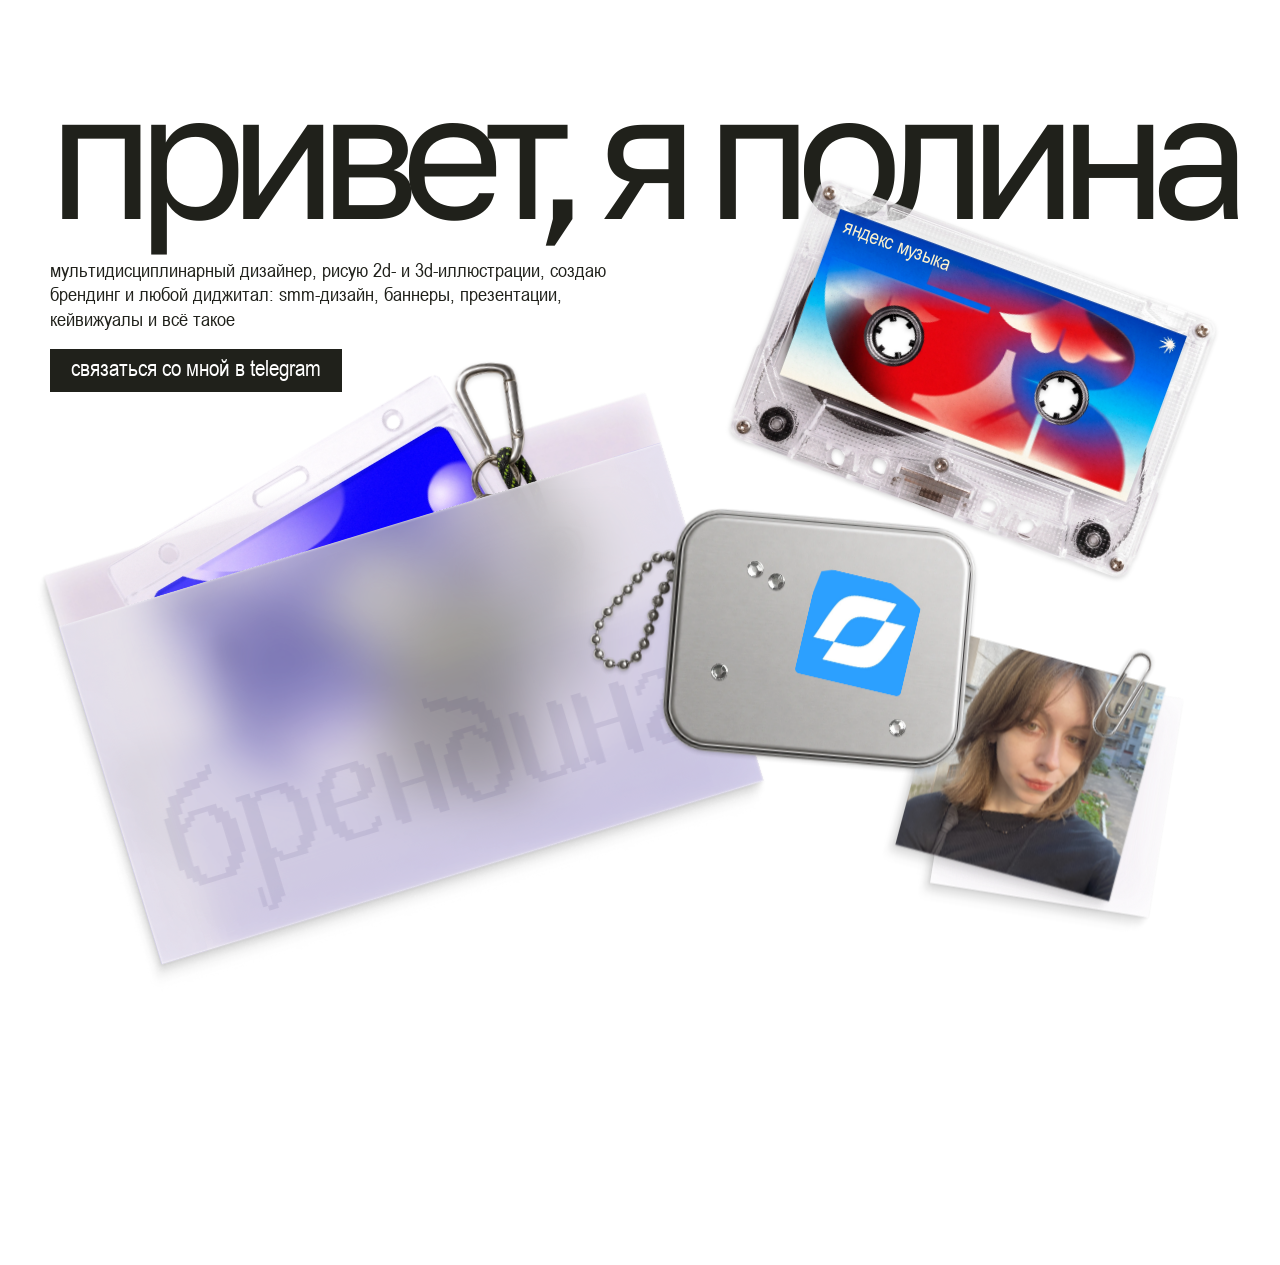
==== commit 3a7259c4: "Publish portfolio 2026-11-16T04:59:00.818Z" ====
--- a/index.html
+++ b/index.html
@@ -1,8 +1,46 @@
 <!doctype html>
 <html lang="ru">
   <head>
-    <script>const p=location.pathname.replace(/\/index\.html$/,"").replace(/\/+$/,"")||"/";if(["/","/resume","/yandex-music","/yandex-cloud","/cyprus-data","/valiotti-analytics"].includes(p)&&p!==location.pathname)history.replaceState(history.state,"",p+location.search+location.hash);</script>
     <meta charset="UTF-8" />
+    <script>(function pagesEntry(routes) {
+  const normalize = (path) =>
+    path.replace(/\/index\.html$/, '').replace(/\/+$/, '') || '/'
+  const path = normalize(location.pathname)
+  if (!routes.includes(path)) return
+  const key = 'portfolio:pages-reload'
+  let state = history.state
+  try {
+    const saved = JSON.parse(sessionStorage.getItem(key) || 'null')
+    sessionStorage.removeItem(key)
+    if (
+      !state &&
+      performance.getEntriesByType('navigation')[0]?.type === 'reload' &&
+      saved?.path === path &&
+      saved?.query === location.search &&
+      saved?.hash === location.hash
+    )
+      state = saved.state
+  } catch {
+    /* Storage may be disabled; normal navigation remains available. */
+  }
+  if (path !== location.pathname || state !== history.state)
+    history.replaceState(state, '', path + location.search + location.hash)
+  addEventListener('pagehide', () => {
+    try {
+      sessionStorage.setItem(
+        key,
+        JSON.stringify({
+          path: normalize(location.pathname),
+          query: location.search,
+          hash: location.hash,
+          state: history.state,
+        }),
+      )
+    } catch {
+      /* No persistent storage is required for rendering. */
+    }
+  })
+})(["/","/resume","/yandex-music","/yandex-cloud","/cyprus-data","/valiotti-analytics"])</script>
     <link rel="icon" href="data:," />
     <meta name="viewport" content="width=device-width, initial-scale=1.0" />
     <meta
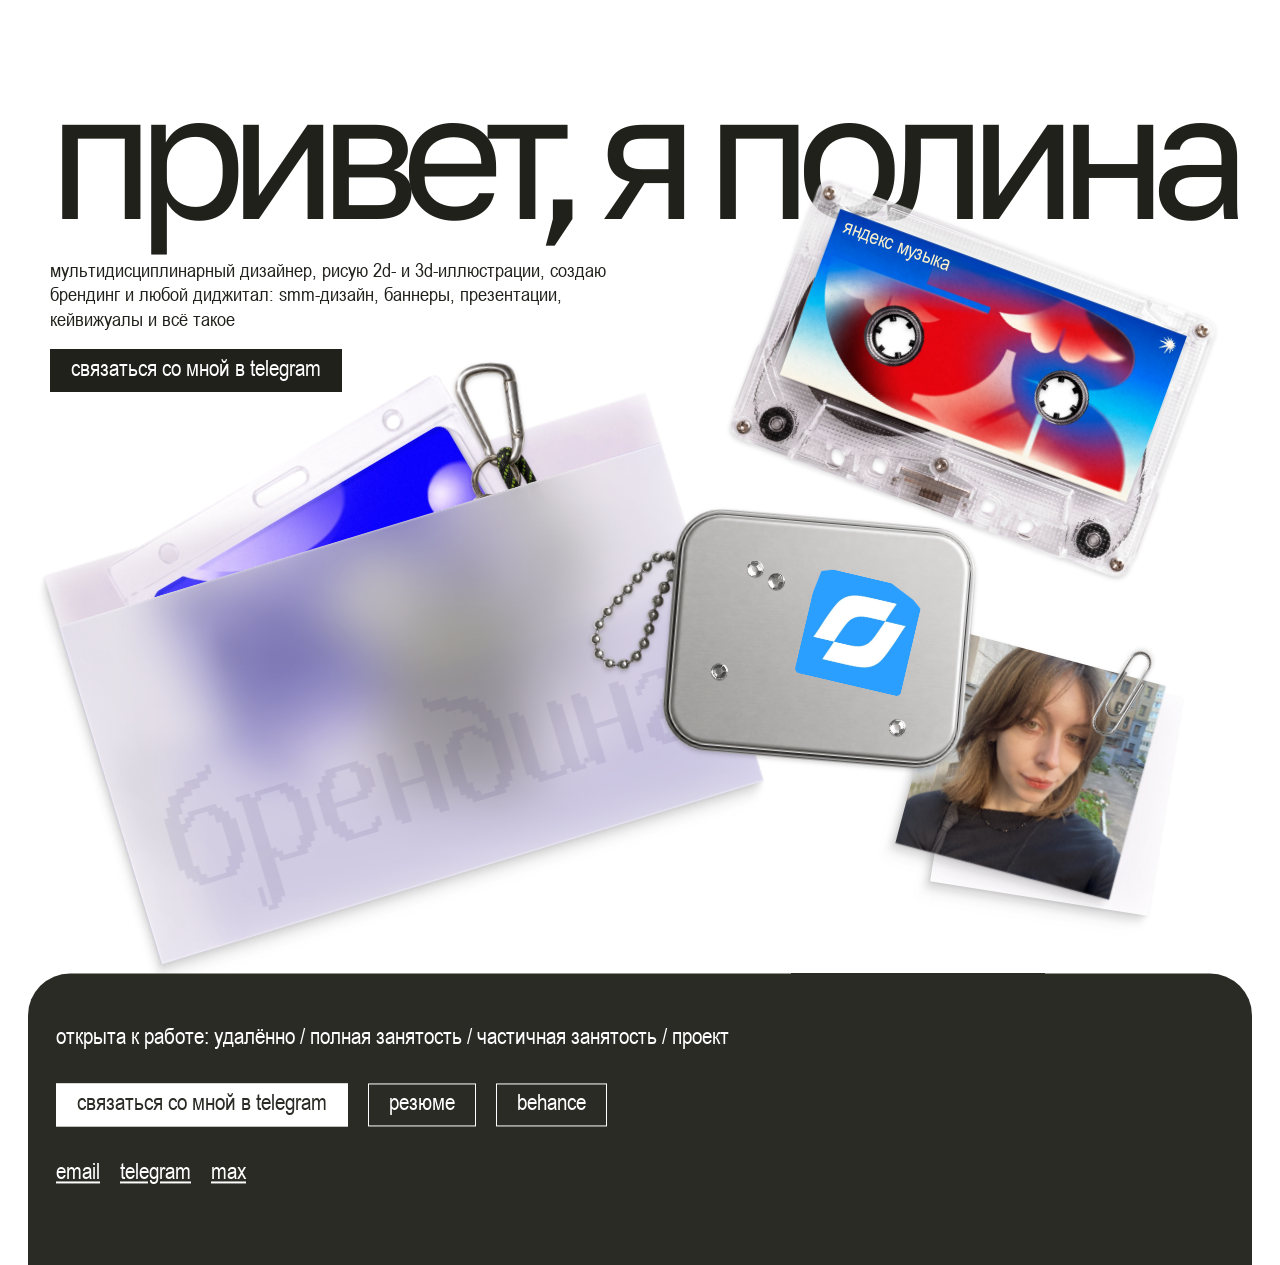
==== commit f2570e76: "Publish portfolio 2026-11-16T05:41:22.448Z" ====
--- a/index.html
+++ b/index.html
@@ -62,7 +62,7 @@
       crossorigin
     />
     <title>Портфолио — Полина Сорокина</title>
-    <script type="module" crossorigin src="/assets/index-BBpOzwjR.js"></script>
+    <script type="module" crossorigin src="/assets/index-DoA10ai9.js"></script>
     <link rel="stylesheet" crossorigin href="/assets/index-DLEeSenl.css">
   </head>
   <body>
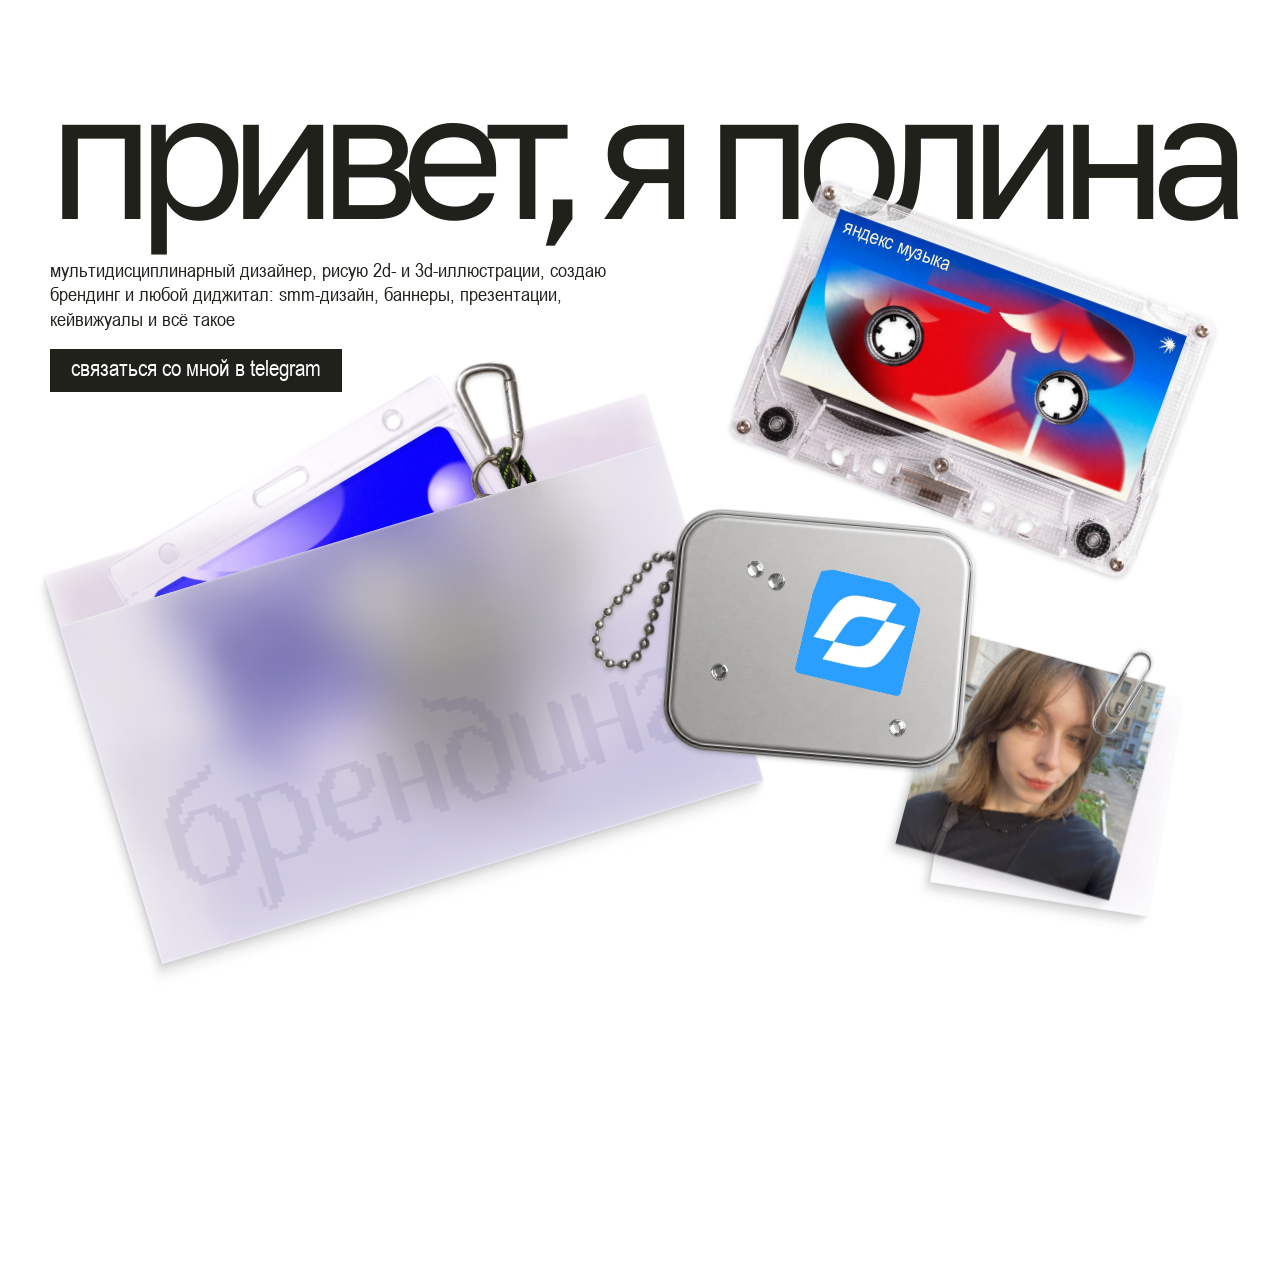
==== commit 629a8a69: "Publish portfolio 2026-11-16T06:01:20.798Z" ====
--- a/index.html
+++ b/index.html
@@ -62,7 +62,7 @@
       crossorigin
     />
     <title>Портфолио — Полина Сорокина</title>
-    <script type="module" crossorigin src="/assets/index-DoA10ai9.js"></script>
+    <script type="module" crossorigin src="/assets/index-CZxFUj3k.js"></script>
     <link rel="stylesheet" crossorigin href="/assets/index-DLEeSenl.css">
   </head>
   <body>
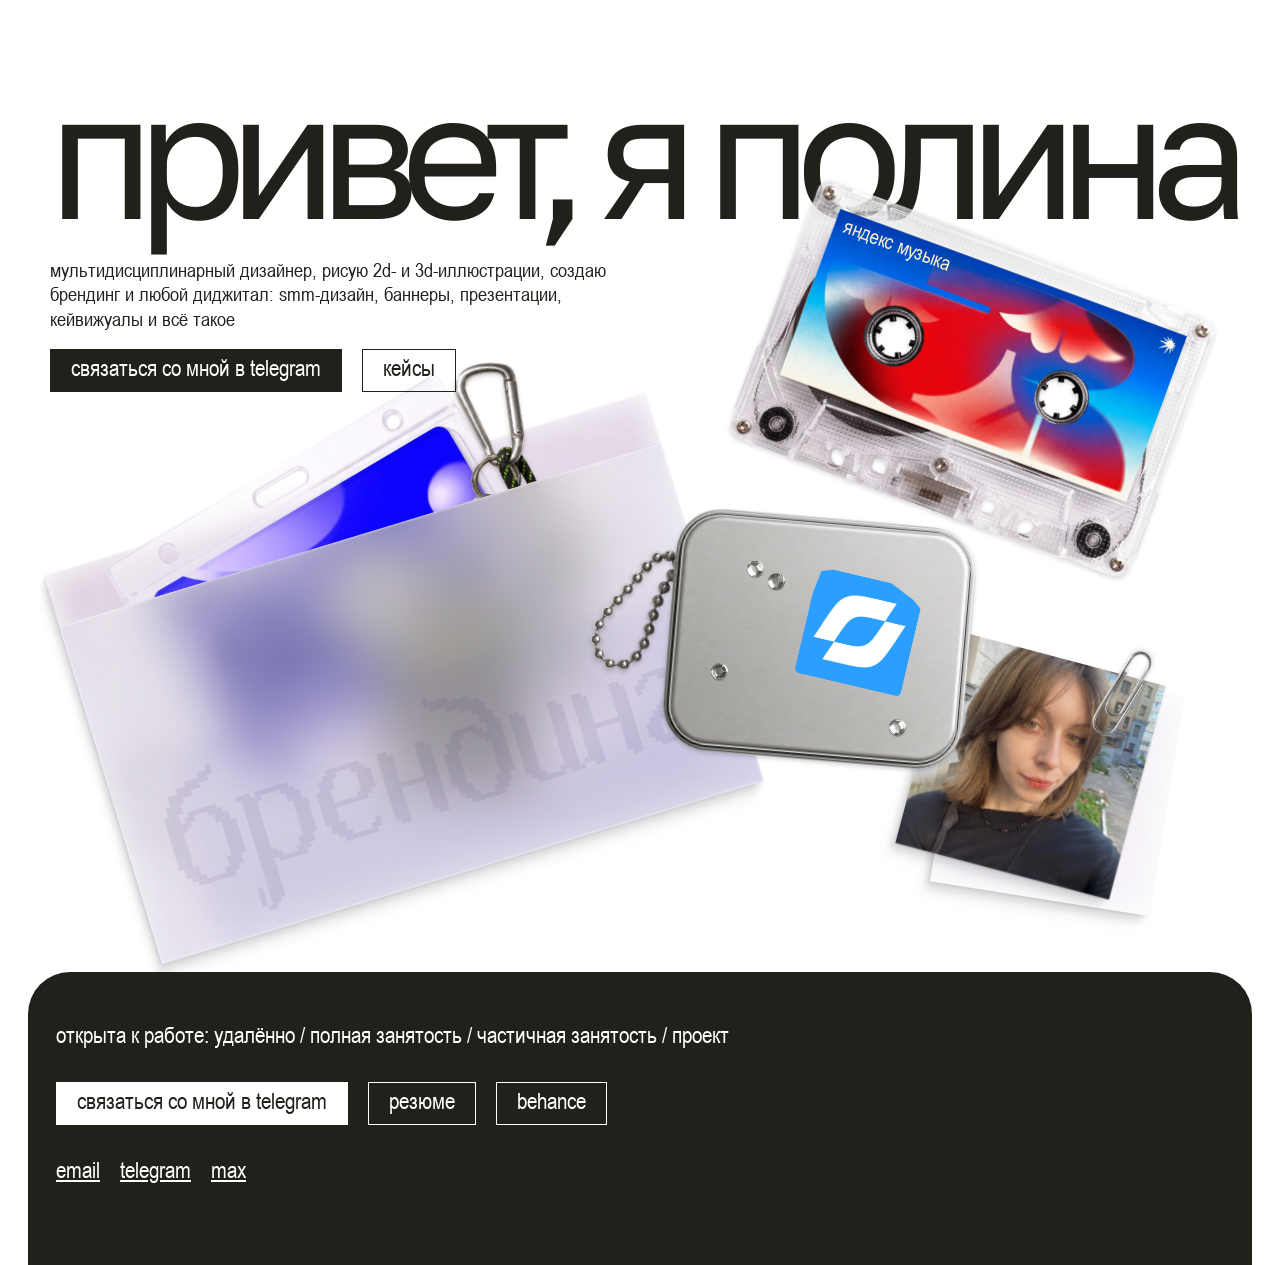
==== commit e0d44c63: "Publish portfolio 2026-11-16T13:21:03.506Z" ====
--- a/index.html
+++ b/index.html
@@ -40,7 +40,7 @@
       /* No persistent storage is required for rendering. */
     }
   })
-})(["/","/resume","/yandex-music","/yandex-cloud","/cyprus-data","/valiotti-analytics"])</script>
+})(["/","/cases","/resume","/yandex-music","/yandex-cloud","/cyprus-data","/valiotti-analytics"])</script>
     <link rel="icon" href="data:," />
     <meta name="viewport" content="width=device-width, initial-scale=1.0" />
     <meta
@@ -62,8 +62,8 @@
       crossorigin
     />
     <title>Портфолио — Полина Сорокина</title>
-    <script type="module" crossorigin src="/assets/index-CZxFUj3k.js"></script>
-    <link rel="stylesheet" crossorigin href="/assets/index-DLEeSenl.css">
+    <script type="module" crossorigin src="/assets/index-Cgwd31ZZ.js"></script>
+    <link rel="stylesheet" crossorigin href="/assets/index-CXW3sCRI.css">
   </head>
   <body>
     <div id="root"></div>
--- a/assets/index-CXW3sCRI.css
+++ b/assets/index-CXW3sCRI.css
@@ -0,0 +1 @@
+._cursor_hawic_1{pointer-events:none;z-index:2147483647;image-rendering:pixelated;visibility:hidden;position:fixed;top:0;left:0}@media (hover:hover) and (pointer:fine){html[data-custom-cursor=on],html[data-custom-cursor=on] *{cursor:none!important}}@media (hover:none),(pointer:coarse){._cursor_hawic_1{display:none}}._object_c21wr_1,._entrance_c21wr_2,._magnetic_c21wr_3,._hover_c21wr_4{pointer-events:none;position:absolute;inset:0}._object_c21wr_1 [data-name=IMG_0847\ 3],._object_c21wr_1 [data-name=magnific__enhance__29717\ 1],._object_c21wr_1 [data-name="Silver pendant without lettering or rhinestones 1"],._object_c21wr_1 [data-name^=magnific__-img1-img2]{pointer-events:auto}._object_c21wr_1 a:focus-visible [data-name]{outline:2px solid var(--ink);outline-offset:6px}._object_c21wr_1 button{pointer-events:auto}._object_c21wr_1{-webkit-user-select:none;user-select:none}._object_c21wr_1 img{-webkit-user-drag:none}._open_2l4c9_1{pointer-events:none;visibility:hidden;position:absolute;inset:0}._body_2l4c9_7,._lid_2l4c9_8{pointer-events:none;position:absolute;inset:0}._body_2l4c9_7 img,._lid_2l4c9_8 img{pointer-events:auto;display:block;position:absolute}._base_2l4c9_19,._lidImage_2l4c9_20{pointer-events:auto;transform-origin:0 0;position:absolute;overflow:hidden;transform:rotate(3.38deg)}._base_2l4c9_19{left:calc(760.84 * var(--u));top:calc(570.46 * var(--u));width:calc(337.654 * var(--u));height:calc(275.183 * var(--u))}._base_2l4c9_19 img{pointer-events:none;width:147.43%;height:213.93%;top:-100.62%;left:-31.72%}._lidImage_2l4c9_20{left:calc(776.8 * var(--u));top:calc(307.81 * var(--u));width:calc(337.654 * var(--u));height:calc(263.109 * var(--u))}._lidImage_2l4c9_20 img{pointer-events:none;width:147.43%;height:223.75%;top:-5%;left:-31.72%}._banner_2l4c9_53{left:calc(800.8 * var(--u));top:calc(646.4 * var(--u));width:calc(239.266 * var(--u));height:calc(134.518 * var(--u));border:calc(2 * var(--u)) solid #e6ebf4;transform:rotate(-9.72deg);box-shadow:0 2px 6px #0003}._darkCard_2l4c9_62{left:calc(814.4 * var(--u));top:calc(407.9 * var(--u));width:calc(128.608 * var(--u));height:calc(128.608 * var(--u));transform:rotate(-9.07deg)}._blueCard_2l4c9_69{left:calc(932.8 * var(--u));top:calc(393.3 * var(--u));width:calc(126.26 * var(--u));height:calc(126.26 * var(--u));border:calc(2 * var(--u)) solid #cbd4e7;transform:rotate(29.61deg)}._chain_2l4c9_77{left:calc(666 * var(--u));top:calc(564 * var(--u));width:calc(426.587 * var(--u));height:calc(274.043 * var(--u));clip-path:polygon(0 0,23% 0,23% 100%,0 100%);transform:rotate(3.58deg)}._clip_2l4c9_85{left:calc(897.4 * var(--u));top:calc(743.9 * var(--u));width:calc(29.473 * var(--u));height:calc(98.33 * var(--u));pointer-events:none;position:absolute;overflow:hidden;transform:rotate(116.61deg)}._clip_2l4c9_85 img{width:363.48%;height:108.95%;position:absolute;top:-3.13%;left:-129.86%}._closed_qndxe_1{pointer-events:none;position:absolute;inset:0}._homeActions_qndxe_6{z-index:100;align-items:center;gap:20px;display:flex;position:relative}._openFolderArtwork_qndxe_13{opacity:0;position:absolute;inset:0}._folderControl_qndxe_18{pointer-events:auto;z-index:1;cursor:pointer;background:0 0;border:0;padding:0;position:absolute;inset:0}._folderControl_qndxe_18:focus-visible{outline-offset:6px;outline:3px solid #20211b}._button_9lod7_1{min-height:43px;font:inherit;white-space:nowrap;border:1px solid;justify-content:center;align-items:center;padding:5px 20px 8px;line-height:1.2;text-decoration:none;display:inline-flex}._filled_9lod7_13{color:var(--ink);background:#fff;border-color:#fff}._dark_9lod7_18{background:var(--ink);border-color:var(--ink);color:#fff}._button_9lod7_1:focus-visible,._arrow_9lod7_24:focus-visible{outline-offset:5px;outline:2px solid}._footer_9lod7_28{background:var(--ink);color:#fff;width:calc(100% - 56px);max-width:1384px;font:23px/1.2 var(--body-font);text-transform:lowercase;border-radius:42px 42px 0 0;flex-direction:column;gap:32px;margin-inline:auto;padding:50px 28px 80px;display:flex}._availability_9lod7_42{flex-direction:column;gap:32px;display:flex}._buttons_9lod7_47{flex-wrap:wrap;align-items:flex-start;gap:20px;display:flex}._contacts_9lod7_53{flex-wrap:wrap;gap:20px;display:flex}._mobileContacts_9lod7_58{display:none}._arrow_9lod7_24{color:inherit;background:0 0;border:0;flex:0 0 45px;width:45px;height:45px;padding:0;display:inline-flex;position:relative}._arrow_9lod7_24 img{display:block}._arrowHover_9lod7_75{opacity:0;transition:opacity .2s;position:absolute;inset:0}._arrowDefault_9lod7_81{transition:opacity .2s}._button_9lod7_1{transition:color .2s,background-color .2s}._arrow_9lod7_24:disabled{cursor:default}@media (hover:hover) and (pointer:fine){._dark_9lod7_18:hover{color:var(--ink);background:#fff}._arrow_9lod7_24:not(:disabled):hover ._arrowHover_9lod7_75,._arrow_9lod7_24:focus-visible ._arrowHover_9lod7_75{opacity:1}._arrow_9lod7_24:not(:disabled):hover ._arrowDefault_9lod7_81,._arrow_9lod7_24:focus-visible ._arrowDefault_9lod7_81{opacity:0}._footer_9lod7_28 ._button_9lod7_1:not(._filled_9lod7_13):hover{color:var(--ink);background:#fff}._footer_9lod7_28 ._filled_9lod7_13:hover{color:#fff;background:0 0}}._arrows_9lod7_114{gap:12px;display:flex}._next_9lod7_118{transform:scaleX(-1)}._resumeOnlyMobile_9lod7_121{display:none}._buttonSlot_9lod7_124{display:contents}._indexFooter_9lod7_127{color:var(--ink);background:#fff;border-radius:0;padding-bottom:80px}._indexFooter_9lod7_127 ._filled_9lod7_13{background:var(--ink);border-color:var(--ink);color:#fff}@media (hover:hover) and (pointer:fine){._indexFooter_9lod7_127 ._button_9lod7_1:not(._filled_9lod7_13):hover{background:var(--ink);color:#fff}._indexFooter_9lod7_127 ._filled_9lod7_13:hover{color:var(--ink);background:#fff}}@media (width<=767px){._footer_9lod7_28{gap:24px;width:100%;padding:32px 20px 54px;font-size:16px;line-height:1.05}._availability_9lod7_42{gap:16px}._availability_9lod7_42>p{text-align:justify;text-box-trim:trim-both;text-box-edge:cap alphabetic}._buttons_9lod7_47{gap:8px}._button_9lod7_1{height:32px;min-height:32px;padding:0 16px 2px;font-size:16px;line-height:1.05}._resumeOnlyMobile_9lod7_121{display:contents}._contacts_9lod7_53{gap:16px;font-size:18px;line-height:1.2}._mobileContacts_9lod7_58{display:block}._arrows_9lod7_114{display:none}._indexFooter_9lod7_127{padding:0 20px 54px}._indexFooter_9lod7_127 ._button_9lod7_1{border-width:.72px;border-radius:200px;height:30px;min-height:30px;padding:3.6px 14.4px 5.76px;font-size:16.56px;line-height:1.2}._indexFooter_9lod7_127 ._availability_9lod7_42>p{text-align:left;text-box-trim:none;line-height:1.2}}._layer0_135fz_1{height:calc(323.9 * var(--u));left:calc(66.67% + calc(46.58 * var(--u)));top:calc(707.5 * var(--u));width:calc(325.082 * var(--u));display:contents;position:absolute}._layer1_135fz_9{left:calc(66.67% + calc(86.16 * var(--u)));width:calc(284.791 * var(--u));height:calc(284.791 * var(--u));top:calc(746.25 * var(--u));justify-content:center;align-items:center;display:flex;position:absolute}._layer2_135fz_19{flex:none;transform:rotate(9.03deg)}._layer3_135fz_23{pointer-events:none;box-shadow:calc(-23.154 * var(--u)) calc(38.941 * var(--u)) calc(12.629 * var(--u)) calc(0 * var(--u)) #0000, calc(-14.734 * var(--u)) calc(25.259 * var(--u)) calc(11.577 * var(--u)) calc(0 * var(--u)) #00000003, calc(-8.42 * var(--u)) calc(13.682 * var(--u)) calc(9.472 * var(--u)) calc(0 * var(--u)) #0000000d, calc(-4.21 * var(--u)) calc(6.315 * var(--u)) calc(7.367 * var(--u)) calc(0 * var(--u)) #00000017, calc(-1.052 * var(--u)) calc(1.052 * var(--u)) calc(4.21 * var(--u)) calc(0 * var(--u)) #0000001a;width:calc(248.818 * var(--u));height:calc(248.818 * var(--u));position:relative}._layer4_135fz_40{position:absolute;inset:0}._layer5_135fz_44{background:#fcfcfa80;position:absolute;inset:0}._layer6_135fz_49{object-fit:cover;opacity:.26;width:100%;max-width:none;height:100%;position:absolute}._layer7_135fz_57{-webkit-backdrop-filter:blur(calc(42.098 * var(--u)));backdrop-filter:blur(calc(42.098 * var(--u)));mix-blend-mode:luminosity;background:#dedaff33;position:absolute;inset:0}._layer8_135fz_64{border-radius:inherit;box-shadow:inset calc(0 * var(--u)) calc(0 * var(--u)) calc(38.941 * var(--u)) calc(0 * var(--u)) white, inset calc(0 * var(--u)) calc(-4.21 * var(--u)) calc(6.315 * var(--u)) calc(0 * var(--u)) #ffffff1a;position:absolute;inset:0}._layer9_135fz_74{left:calc(66.67% + calc(47.34 * var(--u)));width:calc(304.351 * var(--u));height:calc(304.351 * var(--u));top:calc(708.08 * var(--u));justify-content:center;align-items:center;display:flex;position:absolute}._layer10_135fz_84{flex:none;transform:rotate(14.87deg)}._layer11_135fz_88{box-shadow:calc(-23.154 * var(--u)) calc(38.941 * var(--u)) calc(12.629 * var(--u)) calc(0 * var(--u)) #0000, calc(-14.734 * var(--u)) calc(25.259 * var(--u)) calc(11.577 * var(--u)) calc(0 * var(--u)) #00000003, calc(-8.42 * var(--u)) calc(13.682 * var(--u)) calc(9.472 * var(--u)) calc(0 * var(--u)) #0000000d, calc(-4.21 * var(--u)) calc(6.315 * var(--u)) calc(7.367 * var(--u)) calc(0 * var(--u)) #00000017, calc(-1.052 * var(--u)) calc(1.052 * var(--u)) calc(4.21 * var(--u)) calc(0 * var(--u)) #0000001a;width:calc(248.818 * var(--u));height:calc(248.818 * var(--u));position:relative}._layer12_135fz_104{pointer-events:none;position:absolute;inset:0}._layer13_135fz_109{background:#fcfcfa80;position:absolute;inset:0}._layer14_135fz_114{object-fit:cover;opacity:.26;width:100%;max-width:none;height:100%;position:absolute}._layer15_135fz_122{mix-blend-mode:luminosity;background:#dedaff33;position:absolute;inset:0}._layer16_135fz_128{-webkit-backdrop-filter:blur(calc(42.098 * var(--u)));backdrop-filter:blur(calc(42.098 * var(--u)));object-fit:cover;width:100%;max-width:none;height:100%;position:absolute}._layer17_135fz_136{height:calc(106.244 * var(--u));left:calc(83.33% + calc(22.06 * var(--u)));top:calc(727.59 * var(--u));width:calc(81.859 * var(--u));justify-content:center;align-items:center;display:flex;position:absolute}._layer18_135fz_146{flex:none;transform:rotate(31.47deg)scaleY(-1)}._layer19_135fz_150{height:calc(105.256 * var(--u));box-shadow:calc(0 * var(--u)) calc(4 * var(--u)) calc(1 * var(--u)) calc(0 * var(--u)) #0000, calc(0 * var(--u)) calc(2 * var(--u)) calc(1 * var(--u)) calc(0 * var(--u)) #00000008, calc(0 * var(--u)) calc(1 * var(--u)) calc(1 * var(--u)) calc(0 * var(--u)) #0000001a, calc(0 * var(--u)) calc(1 * var(--u)) calc(1 * var(--u)) calc(0 * var(--u)) #0000002b;width:calc(31.549 * var(--u));position:relative}._layer20_135fz_164{pointer-events:none;position:absolute;inset:0;overflow:hidden}._layer21_135fz_170{width:363.48%;max-width:none;height:108.95%;position:absolute;top:-3.13%;left:-129.86%}._layer22_135fz_178{align-content:stretch;gap:calc(20 * var(--u));left:calc(56 * var(--u));top:calc(290 * var(--u));width:calc(640 * var(--u));flex-direction:column;align-items:flex-start;display:flex;position:absolute}._layer23_135fz_189{word-break:break-word;text-transform:lowercase;color:#20211b;min-width:100%;font-family:Arial Narrow;font-style:normal;line-height:0;font-size:calc(23 * var(--u));flex-shrink:0;width:min-content;position:relative}._layer24_135fz_202,._layer25_135fz_205,._layer26_135fz_208{line-height:1.2}._layer27_135fz_211{border-width:calc(1 * var(--u));cursor:pointer;padding-bottom:calc(8 * var(--u));padding-top:calc(5 * var(--u));padding-left:calc(20 * var(--u));padding-right:calc(20 * var(--u));background:#20211b;border-style:solid;border-color:#20211b;flex-shrink:0;place-content:stretch center;align-items:flex-start;display:flex;position:relative}._layer28_135fz_228{word-break:break-word;text-transform:lowercase;font-family:Arial Narrow;font-style:normal;line-height:1.2;font-size:calc(23 * var(--u));text-align:left;color:#fff;white-space:nowrap;flex-shrink:0;position:relative}._layer29_135fz_241{word-break:break-word;color:#20211b;font-family:Golos Text;font-weight:400;line-height:.9;font-size:calc(200 * var(--u));text-align:center;left:50%;top:calc(81 * var(--u));letter-spacing:calc(-20 * var(--u));width:calc(1358 * var(--u));position:absolute;transform:translate(-50%)}._layer30_135fz_256,._layer31_135fz_264{height:calc(904.19 * var(--u));left:calc(-14.29 * var(--u));top:calc(224.03 * var(--u));width:calc(917.492 * var(--u));display:contents;position:absolute}._layer32_135fz_272{height:calc(641.92 * var(--u));left:calc(49.4 * var(--u));top:calc(442.45 * var(--u));width:calc(809.648 * var(--u));pointer-events:none;justify-content:center;align-items:center;display:flex;position:absolute}._layer33_135fz_283{flex:none;transform:rotate(-16.95deg)}._layer34_135fz_287{height:calc(455.452 * var(--u));width:calc(707.625 * var(--u));position:relative}._layer35_135fz_292{position:absolute;inset:-.69% -.45% -8.09% -3.72%}._layer36_135fz_296{width:100%;max-width:none;height:100%;display:block}._layer37_135fz_302{height:calc(502.619 * var(--u));left:calc(114.21 * var(--u));top:calc(416.26 * var(--u));width:calc(543.033 * var(--u));justify-content:center;align-items:center;display:flex;position:absolute}._layer38_135fz_312{flex:none;transform:rotate(-30.58deg)}._layer39_135fz_316{height:calc(324.363 * var(--u));width:calc(439.088 * var(--u));position:relative}._layer40_135fz_321{-webkit-backdrop-filter:blur(calc(10.525 * var(--u)));backdrop-filter:blur(calc(10.525 * var(--u)));object-position:bottom;pointer-events:none;width:100%;max-width:none;height:100%;position:absolute;inset:0}._layer41_135fz_331{height:calc(667.016 * var(--u));left:calc(16.67% + calc(73.61 * var(--u)));top:calc(318.43 * var(--u));width:calc(420.461 * var(--u));justify-content:center;align-items:center;display:flex;position:absolute}._layer42_135fz_341{flex:none;transform:rotate(6.36deg)}._layer43_135fz_345{height:calc(631.849 * var(--u));box-shadow:calc(-23.154 * var(--u)) calc(38.941 * var(--u)) calc(12.629 * var(--u)) calc(0 * var(--u)) #0000, calc(-14.734 * var(--u)) calc(25.259 * var(--u)) calc(11.577 * var(--u)) calc(0 * var(--u)) #00000003, calc(-8.42 * var(--u)) calc(13.682 * var(--u)) calc(9.472 * var(--u)) calc(0 * var(--u)) #0000000d, calc(-4.21 * var(--u)) calc(6.315 * var(--u)) calc(7.367 * var(--u)) calc(0 * var(--u)) #00000017, calc(-1.052 * var(--u)) calc(1.052 * var(--u)) calc(4.21 * var(--u)) calc(0 * var(--u)) #0000001a;width:calc(352.66 * var(--u));position:relative}._layer44_135fz_361{object-fit:cover;pointer-events:none;width:100%;max-width:none;height:100%;position:absolute;inset:0}._layer45_135fz_370{height:calc(395.501 * var(--u));left:calc(41.67% + calc(90.61 * var(--u)));top:calc(498.4 * var(--u));width:calc(167.995 * var(--u));pointer-events:none;justify-content:center;align-items:center;display:flex;position:absolute}._layer46_135fz_381{flex:none;transform:rotate(-16.95deg)}._layer47_135fz_385{height:calc(396.777 * var(--u));width:calc(54.728 * var(--u));position:relative}._layer48_135fz_390{width:100%;max-width:none;height:100%;display:block;position:absolute;inset:0}._layer49_135fz_398{height:calc(395.501 * var(--u));left:calc(66.42 * var(--u));top:calc(688.58 * var(--u));width:calc(167.995 * var(--u));pointer-events:none;justify-content:center;align-items:center;display:flex;position:absolute}._layer50_135fz_409{flex:none;transform:rotate(-16.95deg)}._layer51_135fz_413{height:calc(396.777 * var(--u));width:calc(54.728 * var(--u));position:relative}._layer52_135fz_418{width:100%;max-width:none;height:100%;display:block;position:absolute;inset:0}._layer53_135fz_426{height:calc(604.617 * var(--u));left:calc(66.55 * var(--u));top:calc(498.72 * var(--u));width:calc(798.282 * var(--u));pointer-events:none;display:contents;position:absolute}._layer54_135fz_435{height:calc(585.649 * var(--u));left:calc(66.55 * var(--u));top:calc(498.72 * var(--u));width:calc(792.503 * var(--u));justify-content:center;align-items:center;display:flex;position:absolute}._layer55_135fz_445{flex:none;transform:rotate(-16.95deg)}._layer56_135fz_449{height:calc(396.627 * var(--u));width:calc(707.625 * var(--u));position:relative}._layer57_135fz_454{width:100%;max-width:none;height:100%;display:block;position:absolute;inset:0}._layer58_135fz_462{height:calc(428.413 * var(--u));left:calc(8.33% + calc(34 * var(--u)));top:calc(662 * var(--u));width:calc(659.878 * var(--u));justify-content:center;align-items:center;display:flex;position:absolute}._layer59_135fz_472{flex:none;transform:rotate(-16.95deg)}._layer60_135fz_476{word-break:break-word;filter:blur(calc(.5 * var(--u)));font-family:Keleti;font-style:normal;line-height:0;font-size:calc(178.163 * var(--u));color:#231f5c14;white-space:nowrap;position:relative}._layer61_135fz_487,._layer62_135fz_490,._layer63_135fz_493{line-height:normal}._layer64_135fz_496{height:calc(457.856 * var(--u));left:calc(50% + calc(94.99 * var(--u)));top:calc(198 * var(--u));width:calc(559.484 * var(--u));display:contents;position:absolute}._layer65_135fz_504{height:calc(457.856 * var(--u));left:calc(50% + calc(94.99 * var(--u)));top:calc(198 * var(--u));width:calc(559.484 * var(--u));justify-content:center;align-items:center;display:flex;position:absolute}._layer66_135fz_514{flex:none;transform:rotate(20.17deg)}._layer67_135fz_518{height:calc(310.757 * var(--u));box-shadow:calc(-23.154 * var(--u)) calc(38.941 * var(--u)) calc(12.629 * var(--u)) calc(0 * var(--u)) #0000, calc(-14.734 * var(--u)) calc(25.259 * var(--u)) calc(11.577 * var(--u)) calc(0 * var(--u)) #00000003, calc(-8.42 * var(--u)) calc(13.682 * var(--u)) calc(9.472 * var(--u)) calc(0 * var(--u)) #0000000d, calc(-4.21 * var(--u)) calc(6.315 * var(--u)) calc(7.367 * var(--u)) calc(0 * var(--u)) #00000017, calc(-1.052 * var(--u)) calc(1.052 * var(--u)) calc(4.21 * var(--u)) calc(0 * var(--u)) #0000001a;width:calc(481.885 * var(--u));position:relative}._layer68_135fz_534{-webkit-backdrop-filter:blur(calc(11.068 * var(--u)));backdrop-filter:blur(calc(11.068 * var(--u)));pointer-events:none;position:absolute;inset:0;overflow:hidden}._layer69_135fz_541{width:126.81%;max-width:none;height:198.26%;position:absolute;top:-50.92%;left:-13.99%}._layer70_135fz_549{height:calc(70.763 * var(--u));left:calc(66.67% - calc(16.07 * var(--u)));top:calc(240.37 * var(--u));width:calc(130.743 * var(--u));justify-content:center;align-items:center;display:flex;position:absolute}._layer71_135fz_559{flex:none;transform:rotate(20.17deg)}._layer72_135fz_563{word-break:break-word;text-transform:lowercase;color:#fdf2cd;font-family:Arial Narrow;font-style:normal;line-height:1.2;font-size:calc(23 * var(--u));white-space:nowrap;position:relative}._layer73_135fz_574{height:calc(309.467 * var(--u));left:calc(41.67% + calc(54.46 * var(--u)));top:calc(560.27 * var(--u));width:calc(448.429 * var(--u));display:contents;position:absolute}._layer74_135fz_582{height:calc(309.467 * var(--u));left:calc(41.67% + calc(54.46 * var(--u)));top:calc(560.27 * var(--u));width:calc(448.429 * var(--u));justify-content:center;align-items:center;display:flex;position:absolute}._layer75_135fz_592{flex:none;transform:rotate(4.9deg)}._layer76_135fz_596{height:calc(274.043 * var(--u));box-shadow:calc(0 * var(--u)) calc(16 * var(--u)) calc(4 * var(--u)) calc(0 * var(--u)) #0000, calc(0 * var(--u)) calc(10 * var(--u)) calc(4 * var(--u)) calc(0 * var(--u)) #00000008, calc(0 * var(--u)) calc(6 * var(--u)) calc(3 * var(--u)) calc(0 * var(--u)) #0000001a, calc(0 * var(--u)) calc(3 * var(--u)) calc(3 * var(--u)) calc(0 * var(--u)) #0000002b, calc(0 * var(--u)) calc(1 * var(--u)) calc(1 * var(--u)) calc(0 * var(--u)) #0003;width:calc(426.587 * var(--u));position:relative}._layer77_135fz_612{pointer-events:none;position:absolute;inset:0;overflow:hidden}._layer78_135fz_618{width:112.67%;max-width:none;height:175.38%;position:absolute;top:-35.24%;left:-4.49%}._layer79_135fz_626{height:calc(175.688 * var(--u));left:calc(58.33% + calc(36.98 * var(--u)));top:calc(618.08 * var(--u));width:calc(179.007 * var(--u));display:contents;position:absolute}._layer80_135fz_634{left:calc(58.33% + calc(53.64 * var(--u)));width:calc(146.932 * var(--u));height:calc(146.932 * var(--u));top:calc(636.87 * var(--u));justify-content:center;align-items:center;display:flex;position:absolute}._layer81_135fz_644{flex:none;transform:rotate(13.2deg)}._layer82_135fz_648{-webkit-mask-repeat:no-repeat;mask-repeat:no-repeat;-webkit-mask-clip:no-clip;mask-clip:no-clip;-webkit-mask-source-type:alpha;mask-mode:alpha;-webkit-mask-position:calc(-15.229 * var(--u)) calc(-13.419 * var(--u));mask-position:calc(-15.229 * var(--u)) calc(-13.419 * var(--u));-webkit-mask-size:calc(172.762 * var(--u)) calc(168.838 * var(--u));mask-size:calc(172.762 * var(--u)) calc(168.838 * var(--u));border-radius:calc(6.112 * var(--u));width:calc(122.242 * var(--u));height:calc(122.242 * var(--u));position:relative}._layer83_135fz_659{object-fit:cover;pointer-events:none;border-radius:calc(6.112 * var(--u));width:100%;max-width:none;height:100%;position:absolute;inset:0}._layer84_135fz_669{height:calc(69.023 * var(--u));left:calc(66.67% + calc(27.54 * var(--u)));top:calc(649.45 * var(--u));width:calc(65.726 * var(--u));display:contents;position:absolute}._layer85_135fz_677{left:calc(66.67% + calc(29 * var(--u)));width:calc(146.816 * var(--u));height:calc(146.816 * var(--u));top:calc(535.75 * var(--u));justify-content:center;align-items:center;display:flex;position:absolute}._layer86_135fz_687{flex:none;transform:rotate(72.48deg)scaleY(-1)}._layer87_135fz_691{-webkit-mask-repeat:no-repeat;mask-repeat:no-repeat;-webkit-mask-clip:no-clip;mask-clip:no-clip;-webkit-mask-source-type:alpha;mask-mode:alpha;-webkit-mask-position:calc(2.968 * var(--u)) calc(118.573 * var(--u));mask-position:calc(2.968 * var(--u)) calc(118.573 * var(--u));-webkit-mask-size:calc(58.55 * var(--u)) calc(59.694 * var(--u));mask-size:calc(58.55 * var(--u)) calc(59.694 * var(--u));border-radius:calc(6.112 * var(--u));width:calc(117.018 * var(--u));height:calc(117.018 * var(--u));position:relative}._layer88_135fz_702{pointer-events:none;border-radius:calc(6.112 * var(--u));position:absolute;inset:0}._layer89_135fz_708{object-fit:cover;border-radius:calc(6.112 * var(--u));width:100%;max-width:none;height:100%;position:absolute}._layer90_135fz_716{border-radius:calc(6.112 * var(--u));position:absolute;inset:0}._layer91_135fz_721{height:calc(19.17 * var(--u));left:calc(58.33% - calc(.17 * var(--u)));top:calc(630 * var(--u));width:calc(20.217 * var(--u));justify-content:center;align-items:center;display:flex;position:absolute}._layer92_135fz_731{flex:none;transform:rotate(4.9deg)}._layer93_135fz_735{height:calc(17.631 * var(--u));border-radius:calc(21.796 * var(--u));box-shadow:calc(0 * var(--u)) calc(3.056 * var(--u)) calc(.764 * var(--u)) calc(0 * var(--u)) #0000, calc(0 * var(--u)) calc(1.528 * var(--u)) calc(.764 * var(--u)) calc(0 * var(--u)) #00000008, calc(0 * var(--u)) calc(.764 * var(--u)) calc(.764 * var(--u)) calc(0 * var(--u)) #0000001a, calc(0 * var(--u)) calc(.764 * var(--u)) calc(.764 * var(--u)) calc(0 * var(--u)) #0000002b;width:calc(18.781 * var(--u));position:relative}._layer94_135fz_750{pointer-events:none;border-radius:calc(21.796 * var(--u));position:absolute;inset:0}._layer95_135fz_756{border-radius:calc(21.796 * var(--u));position:absolute;inset:0;overflow:hidden}._layer96_135fz_762{width:112.71%;max-width:none;height:175.79%;position:absolute;top:-35.45%;left:-4.51%}._layer97_135fz_770{border-radius:calc(21.796 * var(--u));position:absolute;inset:0;overflow:hidden}._layer98_135fz_776{width:3228.44%;max-width:none;height:3419.16%;position:absolute;top:-1232.04%;left:-2729.77%}._layer99_135fz_784{height:calc(20.381 * var(--u));left:calc(58.33% + calc(23.51 * var(--u)));top:calc(644.35 * var(--u));width:calc(21.079 * var(--u));justify-content:center;align-items:center;display:flex;position:absolute}._layer100_135fz_794{flex:none;transform:rotate(4.9deg)}._layer101_135fz_798{height:calc(18.781 * var(--u));border-radius:calc(21.796 * var(--u));box-shadow:calc(0 * var(--u)) calc(3.056 * var(--u)) calc(.764 * var(--u)) calc(0 * var(--u)) #0000, calc(0 * var(--u)) calc(1.528 * var(--u)) calc(.764 * var(--u)) calc(0 * var(--u)) #00000008, calc(0 * var(--u)) calc(.764 * var(--u)) calc(.764 * var(--u)) calc(0 * var(--u)) #0000001a, calc(0 * var(--u)) calc(.764 * var(--u)) calc(.764 * var(--u)) calc(0 * var(--u)) #0000002b;width:calc(19.547 * var(--u));position:relative}._layer102_135fz_813{pointer-events:none;border-radius:calc(21.796 * var(--u));position:absolute;inset:0}._layer103_135fz_819{border-radius:calc(21.796 * var(--u));position:absolute;inset:0;overflow:hidden}._layer104_135fz_825{width:112.71%;max-width:none;height:175.79%;position:absolute;top:-35.45%;left:-4.51%}._layer105_135fz_833{border-radius:calc(21.796 * var(--u));position:absolute;inset:0;overflow:hidden}._layer106_135fz_839{width:3101.83%;max-width:none;height:3209.83%;position:absolute;top:-1173.94%;left:-2368.65%}._layer107_135fz_847{height:calc(20.381 * var(--u));left:calc(66.67% + calc(39.51 * var(--u)));top:calc(807.95 * var(--u));width:calc(21.079 * var(--u));justify-content:center;align-items:center;display:flex;position:absolute}._layer108_135fz_857{flex:none;transform:rotate(4.9deg)}._layer109_135fz_861{height:calc(18.781 * var(--u));border-radius:calc(21.796 * var(--u));box-shadow:calc(0 * var(--u)) calc(3.056 * var(--u)) calc(.764 * var(--u)) calc(0 * var(--u)) #0000, calc(0 * var(--u)) calc(1.528 * var(--u)) calc(.764 * var(--u)) calc(0 * var(--u)) #00000008, calc(0 * var(--u)) calc(.764 * var(--u)) calc(.764 * var(--u)) calc(0 * var(--u)) #0000001a, calc(0 * var(--u)) calc(.764 * var(--u)) calc(.764 * var(--u)) calc(0 * var(--u)) #0000002b;width:calc(19.547 * var(--u));position:relative}._layer110_135fz_876{pointer-events:none;border-radius:calc(21.796 * var(--u));position:absolute;inset:0}._layer111_135fz_882{border-radius:calc(21.796 * var(--u));position:absolute;inset:0;overflow:hidden}._layer112_135fz_888{width:112.71%;max-width:none;height:175.79%;position:absolute;top:-35.45%;left:-4.51%}._layer113_135fz_896{border-radius:calc(21.796 * var(--u));position:absolute;inset:0;overflow:hidden}._layer114_135fz_902{width:3101.83%;max-width:none;height:3209.83%;position:absolute;top:-969.3%;left:-2179.2%}._layer115_135fz_910{height:calc(20.381 * var(--u));left:calc(50% + calc(79.1 * var(--u)));top:calc(745 * var(--u));width:calc(21.079 * var(--u));justify-content:center;align-items:center;display:flex;position:absolute}._layer116_135fz_920{flex:none;transform:rotate(4.9deg)}._layer117_135fz_924{height:calc(18.781 * var(--u));border-radius:calc(21.796 * var(--u));box-shadow:calc(0 * var(--u)) calc(3.056 * var(--u)) calc(.764 * var(--u)) calc(0 * var(--u)) #0000, calc(0 * var(--u)) calc(1.528 * var(--u)) calc(.764 * var(--u)) calc(0 * var(--u)) #00000008, calc(0 * var(--u)) calc(.764 * var(--u)) calc(.764 * var(--u)) calc(0 * var(--u)) #0000001a, calc(0 * var(--u)) calc(.764 * var(--u)) calc(.764 * var(--u)) calc(0 * var(--u)) #0000002b;width:calc(19.547 * var(--u));position:relative}._layer118_135fz_939{pointer-events:none;border-radius:calc(21.796 * var(--u));position:absolute;inset:0}._layer119_135fz_945{border-radius:calc(21.796 * var(--u));position:absolute;inset:0;overflow:hidden}._layer120_135fz_951{width:112.71%;max-width:none;height:175.79%;position:absolute;top:-35.45%;left:-4.51%}._layer121_135fz_959{border-radius:calc(21.796 * var(--u));position:absolute;inset:0;overflow:hidden}._layer122_135fz_965{width:3101.83%;max-width:none;height:3209.83%;position:absolute;top:-1104.63%;left:-1587.15%}._layer123_135fz_973{cursor:pointer;height:calc(184.142 * var(--u));left:calc(-14.41 * var(--u));top:calc(95.82 * var(--u));width:calc(184.472 * var(--u));display:contents;position:absolute}._layer124_135fz_982{left:calc(23.5 * var(--u));width:calc(130.951 * var(--u));height:calc(130.951 * var(--u));top:calc(127.58 * var(--u));justify-content:center;align-items:center;display:flex;position:absolute}._layer125_135fz_992{flex:none;transform:rotate(-10.78deg)}._layer126_135fz_996{pointer-events:none;box-shadow:calc(-10.42 * var(--u)) calc(17.525 * var(--u)) calc(5.684 * var(--u)) calc(0 * var(--u)) #0000, calc(-6.631 * var(--u)) calc(11.368 * var(--u)) calc(5.21 * var(--u)) calc(0 * var(--u)) #00000003, calc(-3.789 * var(--u)) calc(6.157 * var(--u)) calc(4.263 * var(--u)) calc(0 * var(--u)) #0000000d, calc(-1.895 * var(--u)) calc(2.842 * var(--u)) calc(3.316 * var(--u)) calc(0 * var(--u)) #00000017, calc(-.474 * var(--u)) calc(.474 * var(--u)) calc(1.895 * var(--u)) calc(0 * var(--u)) #0000001a;width:calc(111.978 * var(--u));height:calc(111.978 * var(--u));position:relative}._layer127_135fz_1013{position:absolute;inset:0}._layer128_135fz_1017{background:#fcfcfa80;position:absolute;inset:0}._layer129_135fz_1022{object-fit:cover;opacity:.26;width:100%;max-width:none;height:100%;position:absolute}._layer130_135fz_1030{-webkit-backdrop-filter:blur(calc(18.946 * var(--u)));backdrop-filter:blur(calc(18.946 * var(--u)));mix-blend-mode:luminosity;background:#dedaff33;position:absolute;inset:0}._layer131_135fz_1037{border-radius:inherit;box-shadow:inset calc(0 * var(--u)) calc(0 * var(--u)) calc(17.525 * var(--u)) calc(0 * var(--u)) white, inset calc(0 * var(--u)) calc(-1.895 * var(--u)) calc(2.842 * var(--u)) calc(0 * var(--u)) #ffffff1a;position:absolute;inset:0}._layer132_135fz_1047{left:calc(11.75 * var(--u));width:calc(121.205 * var(--u));height:calc(121.205 * var(--u));top:calc(124.86 * var(--u));justify-content:center;align-items:center;display:flex;position:absolute}._layer133_135fz_1057{flex:none;transform:rotate(-4.94deg)}._layer134_135fz_1061{box-shadow:calc(-10.42 * var(--u)) calc(17.525 * var(--u)) calc(5.684 * var(--u)) calc(0 * var(--u)) #0000, calc(-6.631 * var(--u)) calc(11.368 * var(--u)) calc(5.21 * var(--u)) calc(0 * var(--u)) #00000003, calc(-3.789 * var(--u)) calc(6.157 * var(--u)) calc(4.263 * var(--u)) calc(0 * var(--u)) #0000000d, calc(-1.895 * var(--u)) calc(2.842 * var(--u)) calc(3.316 * var(--u)) calc(0 * var(--u)) #00000017, calc(-.474 * var(--u)) calc(.474 * var(--u)) calc(1.895 * var(--u)) calc(0 * var(--u)) #0000001a;width:calc(111.978 * var(--u));height:calc(111.978 * var(--u));position:relative}._layer135_135fz_1077{pointer-events:none;position:absolute;inset:0}._layer136_135fz_1082{background:#fcfcfa80;position:absolute;inset:0}._layer137_135fz_1087{object-fit:cover;opacity:.26;width:100%;max-width:none;height:100%;position:absolute}._layer138_135fz_1095{mix-blend-mode:luminosity;background:#dedaff33;position:absolute;inset:0}._layer139_135fz_1101{-webkit-backdrop-filter:blur(calc(18.946 * var(--u)));backdrop-filter:blur(calc(18.946 * var(--u)));object-fit:cover;width:100%;max-width:none;height:100%;position:absolute}._layer140_135fz_1109{height:calc(49.261 * var(--u));left:calc(92.29 * var(--u));top:calc(111.37 * var(--u));width:calc(23.476 * var(--u));justify-content:center;align-items:center;display:flex;position:absolute}._layer141_135fz_1119{flex:none;transform:rotate(11.66deg)scaleY(-1)}._layer142_135fz_1123{height:calc(47.369 * var(--u));box-shadow:calc(0 * var(--u)) calc(1.8 * var(--u)) calc(.45 * var(--u)) calc(0 * var(--u)) #0000, calc(0 * var(--u)) calc(.9 * var(--u)) calc(.45 * var(--u)) calc(0 * var(--u)) #00000008, calc(0 * var(--u)) calc(.45 * var(--u)) calc(.45 * var(--u)) calc(0 * var(--u)) #0000001a, calc(0 * var(--u)) calc(.45 * var(--u)) calc(.45 * var(--u)) calc(0 * var(--u)) #0000002b;width:calc(14.198 * var(--u));position:relative}._layer143_135fz_1137{pointer-events:none;position:absolute;inset:0;overflow:hidden}._layer144_135fz_1143{width:363.48%;max-width:none;height:108.95%;position:absolute;top:-3.13%;left:-129.86%}._layer145_135fz_1151{height:calc(116.459 * var(--u));left:calc(142.53 * var(--u));top:calc(77.77 * var(--u));width:calc(151.074 * var(--u));justify-content:center;align-items:center;display:flex;position:absolute}._layer146_135fz_1161{flex:none;transform:rotate(-4.27deg)}._layer147_135fz_1165{cursor:pointer;height:calc(106.06 * var(--u));width:calc(143.572 * var(--u));display:block;position:relative}._layer148_135fz_1172{-webkit-backdrop-filter:blur(calc(3.441 * var(--u)));backdrop-filter:blur(calc(3.441 * var(--u)));object-position:bottom;pointer-events:none;width:100%;max-width:none;height:100%;position:absolute;inset:0}._layer149_135fz_1182{height:calc(242.997 * var(--u));left:calc(175 * var(--u));top:calc(68.38 * var(--u));width:calc(215.497 * var(--u));justify-content:center;align-items:center;display:flex;position:absolute}._layer150_135fz_1192{flex:none;transform:rotate(30.68deg)}._layer151_135fz_1196{cursor:pointer;height:calc(206.601 * var(--u));box-shadow:calc(-10.42 * var(--u)) calc(17.525 * var(--u)) calc(5.684 * var(--u)) calc(0 * var(--u)) #0000, calc(-6.631 * var(--u)) calc(11.368 * var(--u)) calc(5.21 * var(--u)) calc(0 * var(--u)) #00000003, calc(-3.789 * var(--u)) calc(6.157 * var(--u)) calc(4.263 * var(--u)) calc(0 * var(--u)) #0000000d, calc(-1.895 * var(--u)) calc(2.842 * var(--u)) calc(3.316 * var(--u)) calc(0 * var(--u)) #00000017, calc(-.474 * var(--u)) calc(.474 * var(--u)) calc(1.895 * var(--u)) calc(0 * var(--u)) #0000001a;width:calc(128.005 * var(--u));display:block;position:relative}._layer152_135fz_1214{pointer-events:none;position:absolute;inset:0;overflow:hidden}._layer153_135fz_1220{width:107.6%;max-width:none;height:100%;position:absolute;top:0;left:1.16%}._layer154_135fz_1228{cursor:pointer;height:calc(169.127 * var(--u));left:calc(139.38 * var(--u));top:calc(-85.39 * var(--u));width:calc(210.389 * var(--u));display:contents;position:absolute}._layer155_135fz_1237{height:calc(169.127 * var(--u));left:calc(139.38 * var(--u));top:calc(-85.39 * var(--u));width:calc(210.389 * var(--u));justify-content:center;align-items:center;display:flex;position:absolute}._layer156_135fz_1247{flex:none;transform:rotate(-18.27deg)}._layer157_135fz_1251{height:calc(117.798 * var(--u));box-shadow:calc(-10.139 * var(--u)) calc(17.052 * var(--u)) calc(5.531 * var(--u)) calc(0 * var(--u)) #0000, calc(-6.452 * var(--u)) calc(11.061 * var(--u)) calc(5.07 * var(--u)) calc(0 * var(--u)) #00000003, calc(-3.687 * var(--u)) calc(5.991 * var(--u)) calc(4.148 * var(--u)) calc(0 * var(--u)) #0000000d, calc(-1.844 * var(--u)) calc(2.765 * var(--u)) calc(3.226 * var(--u)) calc(0 * var(--u)) #00000017, calc(-.461 * var(--u)) calc(.461 * var(--u)) calc(1.844 * var(--u)) calc(0 * var(--u)) #0000001a;width:calc(182.667 * var(--u));position:relative}._layer158_135fz_1267{-webkit-backdrop-filter:blur(calc(4.847 * var(--u)));backdrop-filter:blur(calc(4.847 * var(--u)));pointer-events:none;position:absolute;inset:0;overflow:hidden}._layer159_135fz_1274{width:126.81%;max-width:none;height:198.26%;position:absolute;top:-50.92%;left:-13.99%}._layer160_135fz_1282{height:calc(25.333 * var(--u));left:calc(158.7 * var(--u));top:calc(-38.42 * var(--u));width:calc(50.111 * var(--u));justify-content:center;align-items:center;display:flex;position:absolute}._layer161_135fz_1292{flex:none;transform:rotate(-18.27deg)}._layer162_135fz_1296{word-break:break-word;height:calc(10.388 * var(--u));text-transform:lowercase;color:#fdf2cd;font-family:Arial Narrow;font-style:normal;line-height:1.2;font-size:calc(10.072 * var(--u));width:calc(49.342 * var(--u));position:relative}._layer163_135fz_1308{cursor:pointer;height:calc(154.642 * var(--u));left:calc(-18.91 * var(--u));top:calc(-32.41 * var(--u));width:calc(197.096 * var(--u));display:contents;position:absolute}._layer164_135fz_1317{height:calc(154.642 * var(--u));left:calc(-18.91 * var(--u));top:calc(-32.41 * var(--u));width:calc(197.096 * var(--u));justify-content:center;align-items:center;display:flex;position:absolute}._layer165_135fz_1327{flex:none;transform:rotate(16deg)}._layer166_135fz_1331{height:calc(111.23 * var(--u));box-shadow:calc(0 * var(--u)) calc(7.587 * var(--u)) calc(1.897 * var(--u)) calc(0 * var(--u)) #0000, calc(0 * var(--u)) calc(4.742 * var(--u)) calc(1.897 * var(--u)) calc(0 * var(--u)) #00000008, calc(0 * var(--u)) calc(2.845 * var(--u)) calc(1.423 * var(--u)) calc(0 * var(--u)) #0000001a, calc(0 * var(--u)) calc(1.423 * var(--u)) calc(1.423 * var(--u)) calc(0 * var(--u)) #0000002b, calc(0 * var(--u)) calc(.474 * var(--u)) calc(.474 * var(--u)) calc(0 * var(--u)) #0003;width:calc(173.146 * var(--u));position:relative}._layer167_135fz_1347{pointer-events:none;position:absolute;inset:0;overflow:hidden}._layer168_135fz_1353{width:112.67%;max-width:none;height:175.38%;position:absolute;top:-35.24%;left:-4.49%}._layer169_135fz_1361{height:calc(81.8 * var(--u));left:calc(73.92 * var(--u));top:calc(7.26 * var(--u));width:calc(82.813 * var(--u));display:contents;position:absolute}._layer170_135fz_1369{left:calc(82.41 * var(--u));width:calc(65.64 * var(--u));height:calc(65.64 * var(--u));top:calc(17.14 * var(--u));justify-content:center;align-items:center;display:flex;position:absolute}._layer171_135fz_1379{flex:none;transform:rotate(24.3deg)}._layer172_135fz_1383{-webkit-mask-repeat:no-repeat;mask-repeat:no-repeat;-webkit-mask-clip:no-clip;mask-clip:no-clip;-webkit-mask-source-type:alpha;mask-mode:alpha;-webkit-mask-position:calc(-6.446 * var(--u)) calc(-2.656 * var(--u));mask-position:calc(-6.446 * var(--u)) calc(-2.656 * var(--u));-webkit-mask-size:calc(74.264 * var(--u)) calc(72.444 * var(--u));mask-size:calc(74.264 * var(--u)) calc(72.444 * var(--u));border-radius:calc(2.898 * var(--u));width:calc(49.616 * var(--u));height:calc(49.616 * var(--u));position:relative}._layer173_135fz_1394{object-fit:cover;pointer-events:none;border-radius:calc(2.898 * var(--u));width:100%;max-width:none;height:100%;position:absolute;inset:0}._layer174_135fz_1404{height:calc(25.39 * var(--u));left:calc(126.6 * var(--u));top:calc(30.92 * var(--u));width:calc(23.826 * var(--u));display:contents;position:absolute}._layer175_135fz_1412{left:calc(134.83 * var(--u));width:calc(52.509 * var(--u));height:calc(52.509 * var(--u));top:calc(-9.15 * var(--u));justify-content:center;align-items:center;display:flex;position:absolute}._layer176_135fz_1422{flex:none;transform:rotate(83.58deg)scaleY(-1)}._layer177_135fz_1426{-webkit-mask-repeat:no-repeat;mask-repeat:no-repeat;-webkit-mask-clip:no-clip;mask-clip:no-clip;-webkit-mask-source-type:alpha;mask-mode:alpha;-webkit-mask-position:calc(-7.908 * var(--u)) calc(40.239 * var(--u));mask-position:calc(-7.908 * var(--u)) calc(40.239 * var(--u));-webkit-mask-size:calc(23.087 * var(--u)) calc(24.991 * var(--u));mask-size:calc(23.087 * var(--u)) calc(24.991 * var(--u));border-radius:calc(2.898 * var(--u));width:calc(47.496 * var(--u));height:calc(47.496 * var(--u));position:relative}._layer178_135fz_1437{pointer-events:none;border-radius:calc(2.898 * var(--u));position:absolute;inset:0}._layer179_135fz_1443{object-fit:cover;border-radius:calc(2.898 * var(--u));width:100%;max-width:none;height:100%;position:absolute}._layer180_135fz_1451{border-radius:calc(2.898 * var(--u));position:absolute;inset:0}._layer181_135fz_1456{height:calc(8.988 * var(--u));left:calc(69.44 * var(--u));top:calc(8.14 * var(--u));width:calc(9.34 * var(--u));justify-content:center;align-items:center;display:flex;position:absolute}._layer182_135fz_1466{flex:none;transform:rotate(15.98deg)skew(-.04deg)}._layer183_135fz_1470{height:calc(7.156 * var(--u));border-radius:calc(10.335 * var(--u));box-shadow:calc(0 * var(--u)) calc(1.449 * var(--u)) calc(.362 * var(--u)) calc(0 * var(--u)) #0000, calc(0 * var(--u)) calc(.725 * var(--u)) calc(.362 * var(--u)) calc(0 * var(--u)) #00000008, calc(0 * var(--u)) calc(.362 * var(--u)) calc(.362 * var(--u)) calc(0 * var(--u)) #0000001a, calc(0 * var(--u)) calc(.362 * var(--u)) calc(.362 * var(--u)) calc(0 * var(--u)) #0000002b;width:calc(7.662 * var(--u));position:relative}._layer184_135fz_1485{pointer-events:none;border-radius:calc(10.335 * var(--u));position:absolute;inset:0}._layer185_135fz_1491{border-radius:calc(10.335 * var(--u));position:absolute;inset:0;overflow:hidden}._layer186_135fz_1497{width:112.71%;max-width:none;height:175.79%;position:absolute;top:-35.45%;left:-4.51%}._layer187_135fz_1505{border-radius:calc(10.335 * var(--u));position:absolute;inset:0;overflow:hidden}._layer188_135fz_1511{width:3228.44%;max-width:none;height:3419.16%;position:absolute;top:-1232.04%;left:-2729.77%}._layer189_135fz_1519{height:calc(9.514 * var(--u));left:calc(77.66 * var(--u));top:calc(15.71 * var(--u));width:calc(9.728 * var(--u));justify-content:center;align-items:center;display:flex;position:absolute}._layer190_135fz_1529{flex:none;transform:rotate(16deg)}._layer191_135fz_1533{height:calc(7.623 * var(--u));border-radius:calc(10.335 * var(--u));box-shadow:calc(0 * var(--u)) calc(1.449 * var(--u)) calc(.362 * var(--u)) calc(0 * var(--u)) #0000, calc(0 * var(--u)) calc(.725 * var(--u)) calc(.362 * var(--u)) calc(0 * var(--u)) #00000008, calc(0 * var(--u)) calc(.362 * var(--u)) calc(.362 * var(--u)) calc(0 * var(--u)) #0000001a, calc(0 * var(--u)) calc(.362 * var(--u)) calc(.362 * var(--u)) calc(0 * var(--u)) #0000002b;width:calc(7.934 * var(--u));position:relative}._layer192_135fz_1548{pointer-events:none;border-radius:calc(10.335 * var(--u));position:absolute;inset:0}._layer193_135fz_1554{border-radius:calc(10.335 * var(--u));position:absolute;inset:0;overflow:hidden}._layer194_135fz_1560{width:112.71%;max-width:none;height:175.79%;position:absolute;top:-35.45%;left:-4.51%}._layer195_135fz_1568{border-radius:calc(10.335 * var(--u));position:absolute;inset:0;overflow:hidden}._layer196_135fz_1574{width:3101.83%;max-width:none;height:3209.83%;position:absolute;top:-1173.94%;left:-2368.65%}._layer197_135fz_1582{height:calc(9.514 * var(--u));left:calc(119.04 * var(--u));top:calc(91.49 * var(--u));width:calc(9.728 * var(--u));justify-content:center;align-items:center;display:flex;position:absolute}._layer198_135fz_1592{flex:none;transform:rotate(16deg)}._layer199_135fz_1596{height:calc(7.623 * var(--u));border-radius:calc(10.335 * var(--u));box-shadow:calc(0 * var(--u)) calc(1.449 * var(--u)) calc(.362 * var(--u)) calc(0 * var(--u)) #0000, calc(0 * var(--u)) calc(.725 * var(--u)) calc(.362 * var(--u)) calc(0 * var(--u)) #00000008, calc(0 * var(--u)) calc(.362 * var(--u)) calc(.362 * var(--u)) calc(0 * var(--u)) #0000001a, calc(0 * var(--u)) calc(.362 * var(--u)) calc(.362 * var(--u)) calc(0 * var(--u)) #0000002b;width:calc(7.934 * var(--u));position:relative}._layer200_135fz_1611{pointer-events:none;border-radius:calc(10.335 * var(--u));position:absolute;inset:0}._layer201_135fz_1617{border-radius:calc(10.335 * var(--u));position:absolute;inset:0;overflow:hidden}._layer202_135fz_1623{width:112.71%;max-width:none;height:175.79%;position:absolute;top:-35.45%;left:-4.51%}._layer203_135fz_1631{border-radius:calc(10.335 * var(--u));position:absolute;inset:0;overflow:hidden}._layer204_135fz_1637{width:3101.83%;max-width:none;height:3209.83%;position:absolute;top:-969.3%;left:-2179.2%}._layer205_135fz_1645{height:calc(9.514 * var(--u));left:calc(44.14 * var(--u));top:calc(50.76 * var(--u));width:calc(9.728 * var(--u));justify-content:center;align-items:center;display:flex;position:absolute}._layer206_135fz_1655{flex:none;transform:rotate(16deg)}._layer207_135fz_1659{height:calc(7.623 * var(--u));border-radius:calc(10.335 * var(--u));box-shadow:calc(0 * var(--u)) calc(1.449 * var(--u)) calc(.362 * var(--u)) calc(0 * var(--u)) #0000, calc(0 * var(--u)) calc(.725 * var(--u)) calc(.362 * var(--u)) calc(0 * var(--u)) #00000008, calc(0 * var(--u)) calc(.362 * var(--u)) calc(.362 * var(--u)) calc(0 * var(--u)) #0000001a, calc(0 * var(--u)) calc(.362 * var(--u)) calc(.362 * var(--u)) calc(0 * var(--u)) #0000002b;width:calc(7.934 * var(--u));position:relative}._layer208_135fz_1674{pointer-events:none;border-radius:calc(10.335 * var(--u));position:absolute;inset:0}._layer209_135fz_1680{border-radius:calc(10.335 * var(--u));position:absolute;inset:0;overflow:hidden}._layer210_135fz_1686{width:112.71%;max-width:none;height:175.79%;position:absolute;top:-35.45%;left:-4.51%}._layer211_135fz_1694{border-radius:calc(10.335 * var(--u));position:absolute;inset:0;overflow:hidden}._layer212_135fz_1700{width:3101.83%;max-width:none;height:3209.83%;position:absolute;top:-1104.63%;left:-1587.15%}._layer213_135fz_1708{height:calc(374.481 * var(--u));left:calc(946.47 * var(--u));top:calc(-32.53 * var(--u));width:calc(366.497 * var(--u));display:contents;position:absolute}._layer214_135fz_1716{left:calc(1027.81 * var(--u));width:calc(249.661 * var(--u));height:calc(249.661 * var(--u));top:calc(51.14 * var(--u));justify-content:center;align-items:center;display:flex;position:absolute}._layer215_135fz_1726{flex:none;transform:rotate(.19deg)}._layer216_135fz_1730{pointer-events:none;box-shadow:calc(-23.154 * var(--u)) calc(38.941 * var(--u)) calc(12.629 * var(--u)) calc(0 * var(--u)) #0000, calc(-14.734 * var(--u)) calc(25.259 * var(--u)) calc(11.577 * var(--u)) calc(0 * var(--u)) #00000003, calc(-8.42 * var(--u)) calc(13.682 * var(--u)) calc(9.472 * var(--u)) calc(0 * var(--u)) #0000000d, calc(-4.21 * var(--u)) calc(6.315 * var(--u)) calc(7.367 * var(--u)) calc(0 * var(--u)) #00000017, calc(-1.052 * var(--u)) calc(1.052 * var(--u)) calc(4.21 * var(--u)) calc(0 * var(--u)) #0000001a;width:calc(248.818 * var(--u));height:calc(248.818 * var(--u));position:relative}._layer217_135fz_1747{position:absolute;inset:0}._layer218_135fz_1751{background:#fcfcfa80;position:absolute;inset:0}._layer219_135fz_1756{object-fit:cover;opacity:.26;width:100%;max-width:none;height:100%;position:absolute}._layer220_135fz_1764{-webkit-backdrop-filter:blur(calc(42.098 * var(--u)));backdrop-filter:blur(calc(42.098 * var(--u)));mix-blend-mode:luminosity;background:#dedaff33;position:absolute;inset:0}._layer221_135fz_1771{border-radius:inherit;box-shadow:inset calc(0 * var(--u)) calc(0 * var(--u)) calc(38.941 * var(--u)) calc(0 * var(--u)) white, inset calc(0 * var(--u)) calc(-4.21 * var(--u)) calc(6.315 * var(--u)) calc(0 * var(--u)) #ffffff1a;position:absolute;inset:0}._layer222_135fz_1781{left:calc(982.77 * var(--u));width:calc(273.608 * var(--u));height:calc(273.608 * var(--u));top:calc(15.57 * var(--u));justify-content:center;align-items:center;display:flex;position:absolute}._layer223_135fz_1791{flex:none;transform:rotate(6.04deg)}._layer224_135fz_1795{box-shadow:calc(-23.154 * var(--u)) calc(38.941 * var(--u)) calc(12.629 * var(--u)) calc(0 * var(--u)) #0000, calc(-14.734 * var(--u)) calc(25.259 * var(--u)) calc(11.577 * var(--u)) calc(0 * var(--u)) #00000003, calc(-8.42 * var(--u)) calc(13.682 * var(--u)) calc(9.472 * var(--u)) calc(0 * var(--u)) #0000000d, calc(-4.21 * var(--u)) calc(6.315 * var(--u)) calc(7.367 * var(--u)) calc(0 * var(--u)) #00000017, calc(-1.052 * var(--u)) calc(1.052 * var(--u)) calc(4.21 * var(--u)) calc(0 * var(--u)) #0000001a;width:calc(248.818 * var(--u));height:calc(248.818 * var(--u));position:relative}._layer225_135fz_1811{pointer-events:none;position:absolute;inset:0}._layer226_135fz_1816{background:#fcfcfa80;position:absolute;inset:0}._layer227_135fz_1821{object-fit:cover;opacity:.26;width:100%;max-width:none;height:100%;position:absolute}._layer228_135fz_1829{mix-blend-mode:luminosity;background:#dedaff33;position:absolute;inset:0}._layer229_135fz_1835{-webkit-backdrop-filter:blur(calc(42.098 * var(--u)));backdrop-filter:blur(calc(42.098 * var(--u)));object-fit:cover;width:100%;max-width:none;height:100%;position:absolute}._layer230_135fz_1843{height:calc(109.29 * var(--u));left:calc(1173 * var(--u));top:calc(-25 * var(--u));width:calc(69.626 * var(--u));justify-content:center;align-items:center;display:flex;position:absolute}._layer231_135fz_1853{flex:none;transform:rotate(22.63deg)scaleY(-1)}._layer232_135fz_1857{height:calc(105.256 * var(--u));box-shadow:calc(0 * var(--u)) calc(4 * var(--u)) calc(1 * var(--u)) calc(0 * var(--u)) #0000, calc(0 * var(--u)) calc(2 * var(--u)) calc(1 * var(--u)) calc(0 * var(--u)) #00000008, calc(0 * var(--u)) calc(1 * var(--u)) calc(1 * var(--u)) calc(0 * var(--u)) #0000001a, calc(0 * var(--u)) calc(1 * var(--u)) calc(1 * var(--u)) calc(0 * var(--u)) #0000002b;width:calc(31.549 * var(--u));position:relative}._layer233_135fz_1871{pointer-events:none;position:absolute;inset:0;overflow:hidden}._layer234_135fz_1877{width:363.48%;max-width:none;height:108.95%;position:absolute;top:-3.13%;left:-129.86%}._layer235_135fz_1885{height:calc(135.293 * var(--u));left:calc(212.93 * var(--u));top:calc(-35 * var(--u));width:calc(131.948 * var(--u));display:contents;position:absolute}._layer236_135fz_1893{left:calc(235.96 * var(--u));width:calc(102.193 * var(--u));height:calc(102.193 * var(--u));top:calc(-9.7 * var(--u));justify-content:center;align-items:center;display:flex;position:absolute}._layer237_135fz_1903{flex:none;transform:rotate(4.39deg)}._layer238_135fz_1907{pointer-events:none;box-shadow:calc(-10.353 * var(--u)) calc(17.412 * var(--u)) calc(5.647 * var(--u)) calc(0 * var(--u)) #0000, calc(-6.588 * var(--u)) calc(11.294 * var(--u)) calc(5.176 * var(--u)) calc(0 * var(--u)) #00000003, calc(-3.765 * var(--u)) calc(6.118 * var(--u)) calc(4.235 * var(--u)) calc(0 * var(--u)) #0000000d, calc(-1.882 * var(--u)) calc(2.824 * var(--u)) calc(3.294 * var(--u)) calc(0 * var(--u)) #00000017, calc(-.471 * var(--u)) calc(.471 * var(--u)) calc(1.882 * var(--u)) calc(0 * var(--u)) #0000001a;width:calc(95.186 * var(--u));height:calc(95.186 * var(--u));position:relative}._layer239_135fz_1924{position:absolute;inset:0}._layer240_135fz_1928{background:#fcfcfa80;position:absolute;inset:0}._layer241_135fz_1933{object-fit:cover;opacity:.26;width:100%;max-width:none;height:100%;position:absolute}._layer242_135fz_1941{-webkit-backdrop-filter:blur(calc(18.824 * var(--u)));backdrop-filter:blur(calc(18.824 * var(--u)));mix-blend-mode:luminosity;background:#dedaff33;position:absolute;inset:0}._layer243_135fz_1948{border-radius:inherit;box-shadow:inset calc(0 * var(--u)) calc(0 * var(--u)) calc(17.412 * var(--u)) calc(0 * var(--u)) white, inset calc(0 * var(--u)) calc(-1.882 * var(--u)) calc(2.824 * var(--u)) calc(0 * var(--u)) #ffffff1a;position:absolute;inset:0}._layer244_135fz_1958{left:calc(219.81 * var(--u));width:calc(110.582 * var(--u));height:calc(110.582 * var(--u));top:calc(-23.82 * var(--u));justify-content:center;align-items:center;display:flex;position:absolute}._layer245_135fz_1968{flex:none;transform:rotate(10.23deg)}._layer246_135fz_1972{box-shadow:calc(-10.353 * var(--u)) calc(17.412 * var(--u)) calc(5.647 * var(--u)) calc(0 * var(--u)) #0000, calc(-6.588 * var(--u)) calc(11.294 * var(--u)) calc(5.176 * var(--u)) calc(0 * var(--u)) #00000003, calc(-3.765 * var(--u)) calc(6.118 * var(--u)) calc(4.235 * var(--u)) calc(0 * var(--u)) #0000000d, calc(-1.882 * var(--u)) calc(2.824 * var(--u)) calc(3.294 * var(--u)) calc(0 * var(--u)) #00000017, calc(-.471 * var(--u)) calc(.471 * var(--u)) calc(1.882 * var(--u)) calc(0 * var(--u)) #0000001a;width:calc(95.186 * var(--u));height:calc(95.186 * var(--u));position:relative}._layer247_135fz_1988{pointer-events:none;position:absolute;inset:0}._layer248_135fz_1993{background:#fcfcfa80;position:absolute;inset:0}._layer249_135fz_1998{object-fit:cover;opacity:.26;width:100%;max-width:none;height:100%;position:absolute}._layer250_135fz_2006{mix-blend-mode:luminosity;background:#dedaff33;position:absolute;inset:0}._layer251_135fz_2012{-webkit-backdrop-filter:blur(calc(18.824 * var(--u)));backdrop-filter:blur(calc(18.824 * var(--u)));object-fit:cover;width:100%;max-width:none;height:100%;position:absolute}._layer252_135fz_2020{height:calc(41.379 * var(--u));left:calc(297.73 * var(--u));top:calc(-33.57 * var(--u));width:calc(28.944 * var(--u));justify-content:center;align-items:center;display:flex;position:absolute}._layer253_135fz_2030{flex:none;transform:rotate(26.83deg)scaleY(-1)}._layer254_135fz_2034{height:calc(40.266 * var(--u));box-shadow:calc(0 * var(--u)) calc(1.789 * var(--u)) calc(.447 * var(--u)) calc(0 * var(--u)) #0000, calc(0 * var(--u)) calc(.894 * var(--u)) calc(.447 * var(--u)) calc(0 * var(--u)) #00000008, calc(0 * var(--u)) calc(.447 * var(--u)) calc(.447 * var(--u)) calc(0 * var(--u)) #0000001a, calc(0 * var(--u)) calc(.447 * var(--u)) calc(.447 * var(--u)) calc(0 * var(--u)) #0000002b;width:calc(12.069 * var(--u));position:relative}._layer255_135fz_2048{pointer-events:none;position:absolute;inset:0;overflow:hidden}._layer256_135fz_2054{width:363.48%;max-width:none;height:108.95%;position:absolute;top:-3.13%;left:-129.86%}._layer257_135fz_2062{left:calc(55.79 * var(--u));top:calc(.24 * var(--u));display:contents;position:absolute}._layer258_135fz_2068{height:calc(840.343 * var(--u));width:calc(176.364 * var(--u));justify-content:center;align-items:center;display:flex;position:absolute;top:0;left:0}._layer259_135fz_2078{flex:none;transform:rotate(180deg)scaleY(-1)}._layer260_135fz_2082{height:calc(840.343 * var(--u));width:calc(176.364 * var(--u));position:relative}._layer261_135fz_2087{object-fit:cover;pointer-events:none;width:100%;max-width:none;height:100%;position:absolute;inset:0}._layer262_135fz_2096{height:calc(1331.35 * var(--u));left:calc(-575.77 * var(--u));top:calc(-623.34 * var(--u));width:calc(2181.42 * var(--u));justify-content:center;align-items:center;display:flex;position:absolute}._layer263_135fz_2106{flex:none;transform:rotate(-21.68deg)scaleY(-1)}._layer264_135fz_2110{background-image:linear-gradient(to top, var(--from), var(--to));--from:black;height:calc(593.163 * var(--u));--to:#0000;width:calc(2111.67 * var(--u));position:relative}._layer265_135fz_2118{left:calc(56 * var(--u));top:calc(24 * var(--u));display:contents;position:absolute}._layer266_135fz_2124{height:calc(157.1 * var(--u));left:calc(29.17% + calc(24.13 * var(--u)));top:calc(50% - calc(317.62 * var(--u)));width:calc(776.26 * var(--u));position:absolute;transform:translate(-50%)translateY(-50%)}._layer267_135fz_2132{position:absolute;inset:10.94% 31.99% 14.64% 44.61%}._layer268_135fz_2136{width:100%;max-width:none;height:100%;display:block;position:absolute;inset:0}._layer269_135fz_2144{position:absolute;inset:31.43% 58.63% 14.52% 2.36%}._layer270_135fz_2148{width:100%;max-width:none;height:100%;display:block;position:absolute;inset:0}._layer271_135fz_2156{position:absolute;inset:19.71% 2.15% 31% 70.67%}._layer272_135fz_2160{width:100%;max-width:none;height:100%;display:block;position:absolute;inset:0}._layer273_135fz_2168{word-break:break-word;left:calc(74.42 * var(--u));text-transform:lowercase;color:#e9e9e9;font-family:Golos Text;font-weight:400;line-height:0;font-size:calc(25.498 * var(--u));top:calc(193.8 * var(--u));letter-spacing:calc(-.51 * var(--u));width:calc(456.134 * var(--u));flex-direction:column;justify-content:center;display:flex;position:absolute;transform:translateY(-50%)}._layer274_135fz_2186{white-space:pre-wrap;line-height:.9}._layer275_135fz_2190{word-break:break-word;left:calc(25% + calc(453.84 * var(--u)));text-transform:lowercase;color:#e9e9e9;font-family:Golos Text;font-weight:400;line-height:0;font-size:calc(25.498 * var(--u));text-align:right;top:calc(193.8 * var(--u));letter-spacing:calc(-.51 * var(--u));width:calc(370.229 * var(--u));flex-direction:column;justify-content:center;display:flex;position:absolute;transform:translate(-100%)translateY(-50%)}._layer276_135fz_2209{margin-bottom:0;line-height:.9}._layer277_135fz_2213{line-height:.9}._layer278_135fz_2216{left:calc(16.67% + calc(13.34 * var(--u)));top:calc(178.57 * var(--u));display:contents;position:absolute}._layer279_135fz_2222{left:calc(16.67% + calc(13.34 * var(--u)));width:calc(12.247 * var(--u));height:calc(12.247 * var(--u));top:calc(178.57 * var(--u));position:absolute}._layer280_135fz_2229{width:100%;max-width:none;height:100%;display:block;position:absolute;inset:0}._layer281_135fz_2237{left:calc(33.33% + calc(15.73 * var(--u)));width:calc(12.247 * var(--u));height:calc(12.247 * var(--u));top:calc(178.57 * var(--u));position:absolute}._layer282_135fz_2244{width:100%;max-width:none;height:100%;display:block;position:absolute;inset:0}._layer283_135fz_2252{height:0;left:calc(16.67% + calc(13.61 * var(--u)));top:calc(185.57 * var(--u));width:calc(251.308 * var(--u));position:absolute}._layer284_135fz_2259{inset:calc(-1.2 * var(--u)) 0 0 0;position:absolute}._layer285_135fz_2263{width:100%;max-width:none;height:100%;display:block}._layer286_135fz_2269{left:calc(16.67% - calc(12.97 * var(--u)));top:calc(201.27 * var(--u));display:contents;position:absolute}._layer287_135fz_2275{left:calc(16.67% - calc(12.97 * var(--u)));width:calc(12.247 * var(--u));height:calc(12.247 * var(--u));top:calc(201.27 * var(--u));position:absolute}._layer288_135fz_2282{width:100%;max-width:none;height:100%;display:block;position:absolute;inset:0}._layer289_135fz_2290{left:calc(41.67% + calc(62.7 * var(--u)));width:calc(12.247 * var(--u));height:calc(12.247 * var(--u));top:calc(201.27 * var(--u));position:absolute}._layer290_135fz_2297{width:100%;max-width:none;height:100%;display:block;position:absolute;inset:0}._layer291_135fz_2305{height:0;left:calc(16.67% - calc(6.68 * var(--u)));top:calc(208.27 * var(--u));width:calc(435.856 * var(--u));position:absolute}._layer292_135fz_2312{inset:calc(-1.2 * var(--u)) 0 0 0;position:absolute}._layer293_135fz_2316{width:100%;max-width:none;height:100%;display:block}._layer294_135fz_2322{background-image:linear-gradient(to bottom, var(--from), var(--to));bottom:calc(-2.76 * var(--u));--from:#0000;height:calc(70.255 * var(--u));--to:black;width:calc(1440 * var(--u));position:absolute;right:0}._layer295_135fz_2332{left:calc(-24.29 * var(--u));top:calc(54.26 * var(--u));display:contents;position:absolute}._layer296_135fz_2338{background-image:linear-gradient(to bottom, var(--from), var(--to));bottom:calc(13.51 * var(--u));--from:#0000;height:calc(88.694 * var(--u));right:calc(-63.75 * var(--u));--to:black;width:calc(517.503 * var(--u));position:absolute}._layer297_135fz_2348{height:calc(175.401 * var(--u));right:calc(-63.75 * var(--u));width:calc(517.503 * var(--u));justify-content:center;align-items:center;display:flex;position:absolute;top:0}._layer298_135fz_2358{flex:none;transform:scaleY(-1)}._layer299_135fz_2362{background-image:linear-gradient(to bottom, var(--from), var(--to));--from:#0000;height:calc(175.401 * var(--u));--to:black;width:calc(517.503 * var(--u));position:relative}._layer300_135fz_2370{left:50%;top:calc(50% - calc(132.9 * var(--u)));display:contents;position:absolute;transform:translate(-50%)translateY(-50%)}._layer301_135fz_2377{height:calc(70.833 * var(--u));left:50%;top:calc(50% - calc(140.58 * var(--u)));width:calc(350 * var(--u));position:absolute;transform:translate(-50%)translateY(-50%)}._layer302_135fz_2385{position:absolute;inset:10.94% 31.99% 14.64% 44.61%}._layer303_135fz_2389{width:100%;max-width:none;height:100%;display:block;position:absolute;inset:0}._layer304_135fz_2397{position:absolute;inset:31.43% 58.63% 14.52% 2.36%}._layer305_135fz_2401{width:100%;max-width:none;height:100%;display:block;position:absolute;inset:0}._layer306_135fz_2409{position:absolute;inset:19.71% 2.15% 31% 70.67%}._layer307_135fz_2413{width:100%;max-width:none;height:100%;display:block;position:absolute;inset:0}._layer308_135fz_2421{word-break:break-word;left:calc(28.3 * var(--u));text-transform:lowercase;color:#e9e9e9;font-family:Golos Text;font-weight:400;line-height:0;font-size:calc(11.496 * var(--u));top:calc(108.19 * var(--u));letter-spacing:calc(-.2299 * var(--u));width:calc(205.662 * var(--u));flex-direction:column;justify-content:center;display:flex;position:absolute;transform:translateY(-50%)}._layer309_135fz_2439{white-space:pre-wrap;line-height:.9}._layer310_135fz_2443{word-break:break-word;left:calc(361.7 * var(--u));text-transform:lowercase;color:#e9e9e9;font-family:Golos Text;font-weight:400;line-height:0;font-size:calc(11.496 * var(--u));text-align:right;top:calc(108.19 * var(--u));letter-spacing:calc(-.2299 * var(--u));width:calc(166.929 * var(--u));flex-direction:column;justify-content:center;display:flex;position:absolute;transform:translate(-100%)translateY(-50%)}._layer311_135fz_2462{margin-bottom:0;line-height:.9}._layer312_135fz_2466{line-height:.9}._layer313_135fz_2469{left:calc(108.98 * var(--u));top:calc(101.69 * var(--u));display:contents;position:absolute}._layer314_135fz_2475{left:calc(108.98 * var(--u));width:calc(5.522 * var(--u));height:calc(5.522 * var(--u));top:calc(101.69 * var(--u));position:absolute}._layer315_135fz_2482{width:100%;max-width:none;height:100%;display:block;position:absolute;inset:0}._layer316_135fz_2490{left:calc(218.27 * var(--u));width:calc(5.522 * var(--u));height:calc(5.522 * var(--u));top:calc(101.69 * var(--u));position:absolute}._layer317_135fz_2497{width:100%;max-width:none;height:100%;display:block;position:absolute;inset:0}._layer318_135fz_2505{height:0;left:calc(109.1 * var(--u));top:calc(104.85 * var(--u));width:calc(113.31 * var(--u));position:absolute}._layer319_135fz_2512{inset:calc(-1 * var(--u)) 0 0 0;position:absolute}._layer320_135fz_2516{width:100%;max-width:none;height:100%;display:block}._layer321_135fz_2522{left:calc(97.11 * var(--u));top:calc(111.93 * var(--u));display:contents;position:absolute}._layer322_135fz_2528{left:calc(97.11 * var(--u));width:calc(5.522 * var(--u));height:calc(5.522 * var(--u));top:calc(111.93 * var(--u));position:absolute}._layer323_135fz_2535{width:100%;max-width:none;height:100%;display:block;position:absolute;inset:0}._layer324_135fz_2543{left:calc(293.55 * var(--u));width:calc(5.522 * var(--u));height:calc(5.522 * var(--u));top:calc(111.93 * var(--u));position:absolute}._layer325_135fz_2550{width:100%;max-width:none;height:100%;display:block;position:absolute;inset:0}._layer326_135fz_2558{height:0;left:calc(99.95 * var(--u));top:calc(115.08 * var(--u));width:calc(196.519 * var(--u));position:absolute}._layer327_135fz_2565{inset:calc(-1 * var(--u)) 0 0 0;position:absolute}._layer328_135fz_2569{width:100%;max-width:none;height:100%;display:block}._layer329_135fz_2575{height:calc(931.5 * var(--u));left:calc(99.58 * var(--u));top:calc(-278.25 * var(--u));width:calc(1667.84 * var(--u));position:absolute}._layer330_135fz_2582{width:100%;max-width:none;height:100%;display:block;position:absolute;inset:0}._layer331_135fz_2590{height:calc(173.631 * var(--u));left:calc(37.5% - calc(32.88 * var(--u)));top:calc(50% + calc(280.41 * var(--u)));width:calc(902.25 * var(--u));position:absolute;transform:translate(-50%)translateY(-50%)}._layer332_135fz_2598{position:absolute;inset:0 68.31% 0 0}._layer333_135fz_2602{width:100%;max-width:none;height:100%;display:block;position:absolute;inset:0}._layer334_135fz_2610{position:absolute;inset:41.38% .04% 41.38% 36.92%;overflow:clip}._layer335_135fz_2615{position:absolute;inset:0 0 -.11%}._layer336_135fz_2619{width:100%;max-width:none;height:100%;display:block;position:absolute;inset:0}._layer337_135fz_2627{height:calc(159 * var(--u));left:calc(24 * var(--u));width:calc(366 * var(--u));position:absolute;top:0}._layer338_135fz_2634{object-fit:cover;pointer-events:none;width:100%;max-width:none;height:100%;position:absolute;inset:0}._layer339_135fz_2643{height:calc(66.247 * var(--u));left:calc(50% + calc(1.32 * var(--u)));top:calc(50% + calc(71.03 * var(--u)));width:calc(344.241 * var(--u));position:absolute;transform:translate(-50%)translateY(-50%)}._layer340_135fz_2651{position:absolute;inset:0 68.31% 0 0}._layer341_135fz_2655{width:100%;max-width:none;height:100%;display:block;position:absolute;inset:0}._layer342_135fz_2663{position:absolute;inset:41.38% .04% 41.38% 36.92%;overflow:clip}._layer343_135fz_2668{position:absolute;inset:0 0 -.12%}._layer344_135fz_2672{width:100%;max-width:none;height:100%;display:block;position:absolute;inset:0}._page_ycuhj_1{color:var(--ink);background:#fff;overflow:clip}._desktop_ycuhj_6{aspect-ratio:1440/1094;--u:.0694445cqw;width:100%;max-width:1440px;margin:auto;position:relative;overflow:visible;container-type:inline-size}._desktop_ycuhj_6 a{text-decoration:none}._desktop_ycuhj_6 [data-node-id="439:4115"],._page_ycuhj_1>footer{z-index:100;position:relative}._mobile_ycuhj_27{display:none}._page_ycuhj_1 [data-name^=magnific__-img3-img1],._page_ycuhj_1 [data-name^=magnific__enhance],._page_ycuhj_1 [data-name^=Silver\ pendant],._page_ycuhj_1 [data-name^="Silver Paper Clip"]{box-shadow:none;filter:drop-shadow(0 2px 2px #0000002e)}._desktop_ycuhj_6 [data-node-id="342:14238"]>div>div{-webkit-backdrop-filter:blur(calc(31.574 * var(--u))) saturate(.5);backdrop-filter:blur(calc(31.574 * var(--u))) saturate(.5);background:#f2eff66b;box-shadow:inset 0 0 3px #fff}._desktop_ycuhj_6 [data-node-id="342:14238"] img{opacity:.16;mix-blend-mode:luminosity}._page_ycuhj_1 [data-node-id="342:14234"],._page_ycuhj_1 [data-node-id="439:4135"]{pointer-events:none}._page_ycuhj_1 [data-node-id="342:14234"] img,._page_ycuhj_1 [data-node-id="439:4135"] img{pointer-events:none;object-fit:contain;width:100%;left:0}._page_ycuhj_1 [data-name^=magnific__-img3-img1]>div{overflow:visible}._page_ycuhj_1 [data-name^=magnific__-img3-img1]:after{content:"";pointer-events:auto;clip-path:polygon(40% 1%,64% 1%,70% 30%,97% 34%,96% 77%,85% 78%,86% 99%,27% 99%,25% 70%,0 64%,13% 43%,32% 44%,52% 33%,40% 14%);position:absolute;inset:0}._desktop_ycuhj_6 [data-node-id="342:14230"]>div>div{-webkit-backdrop-filter:blur(calc(84.197 * var(--u)));backdrop-filter:blur(calc(84.197 * var(--u)))}@media (width<=767px),(hover:none) and (pointer:coarse){._desktop_ycuhj_6{display:none}._mobile_ycuhj_27{flex-direction:column;gap:32px;padding:54px 20px 32px;display:flex;overflow:clip}._intro_ycuhj_96{flex-direction:column;gap:16px;display:flex}._intro_ycuhj_96 h1{font:400 clamp(42px, 13.5897vw, 90px)/.9 var(--heading-font);letter-spacing:-.1em;text-align:center;text-box-trim:trim-both;text-box-edge:cap alphabetic;white-space:nowrap;margin-inline:-9px}._intro_ycuhj_96 p{font:18px/1.2 var(--body-font)}._mobileActions_ycuhj_113{z-index:100;flex-direction:column;align-items:flex-start;gap:8px;display:flex;position:relative}._mobileActions_ycuhj_113 a{min-height:38px}._collage_ycuhj_124{aspect-ratio:350/270;--u:.285714cqw;width:100%;position:relative;container-type:inline-size}}*,:before,:after{box-sizing:border-box}@font-face{font-family:Golos Text;src:url(/fonts/golos-text.ttf)format("truetype");font-weight:100 900;font-display:swap}@font-face{font-family:Arial Narrow;src:url(/fonts/arial-narrow.ttf)format("truetype");font-weight:400;font-display:swap}@font-face{font-family:Keleti;src:url(/fonts/keleti.ttf)format("truetype");font-weight:400;font-display:swap}@font-face{font-family:TT Norms Pro;src:url(/fonts/tt-norms-pro-regular.ttf)format("truetype");font-weight:400;font-display:swap}@font-face{font-family:TT Norms Pro;src:url(/fonts/tt-norms-pro-medium.ttf)format("truetype");font-weight:500;font-display:swap}:root{--ink:#20211b;--muted:#20211b4d;--body-font:"Arial Narrow", sans-serif;--heading-font:"Golos Text", sans-serif;color:var(--ink);background:var(--ink);font:23px/1.2 var(--body-font);font-synthesis:none}body{margin:0}#root{overflow:clip}h1,h2,h3,p,figure,dl,dd,ul{margin:0}a{color:inherit;text-underline-offset:.1em}button{font:inherit}img{vertical-align:middle}main{text-transform:lowercase}::selection{color:var(--ink);background:#dedaff}@media (width<=767px){:root{font-size:16px;line-height:1.05}}@media (prefers-reduced-motion:reduce){*,:before,:after{scroll-behavior:auto!important;transition:none!important;animation:none!important}}
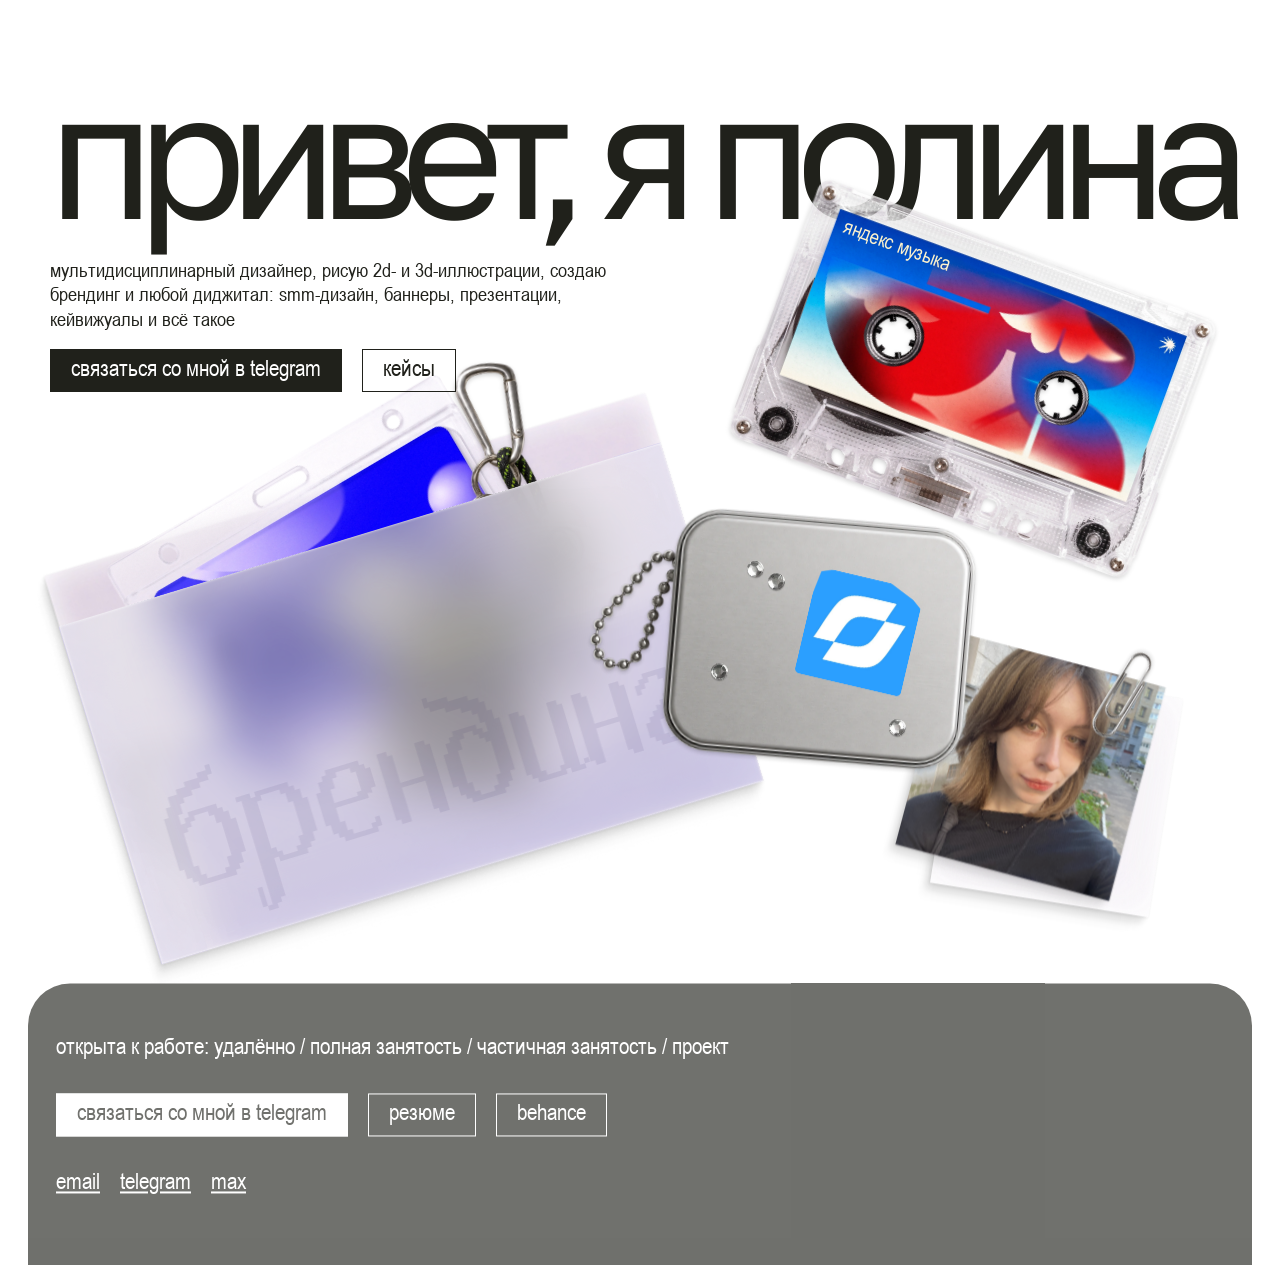
==== commit e7284889: "Publish portfolio 2026-11-16T15:48:54.641Z" ====
--- a/index.html
+++ b/index.html
@@ -62,7 +62,7 @@
       crossorigin
     />
     <title>Портфолио — Полина Сорокина</title>
-    <script type="module" crossorigin src="/assets/index-Cgwd31ZZ.js"></script>
+    <script type="module" crossorigin src="/assets/index-D1NVU-Rd.js"></script>
     <link rel="stylesheet" crossorigin href="/assets/index-CXW3sCRI.css">
   </head>
   <body>
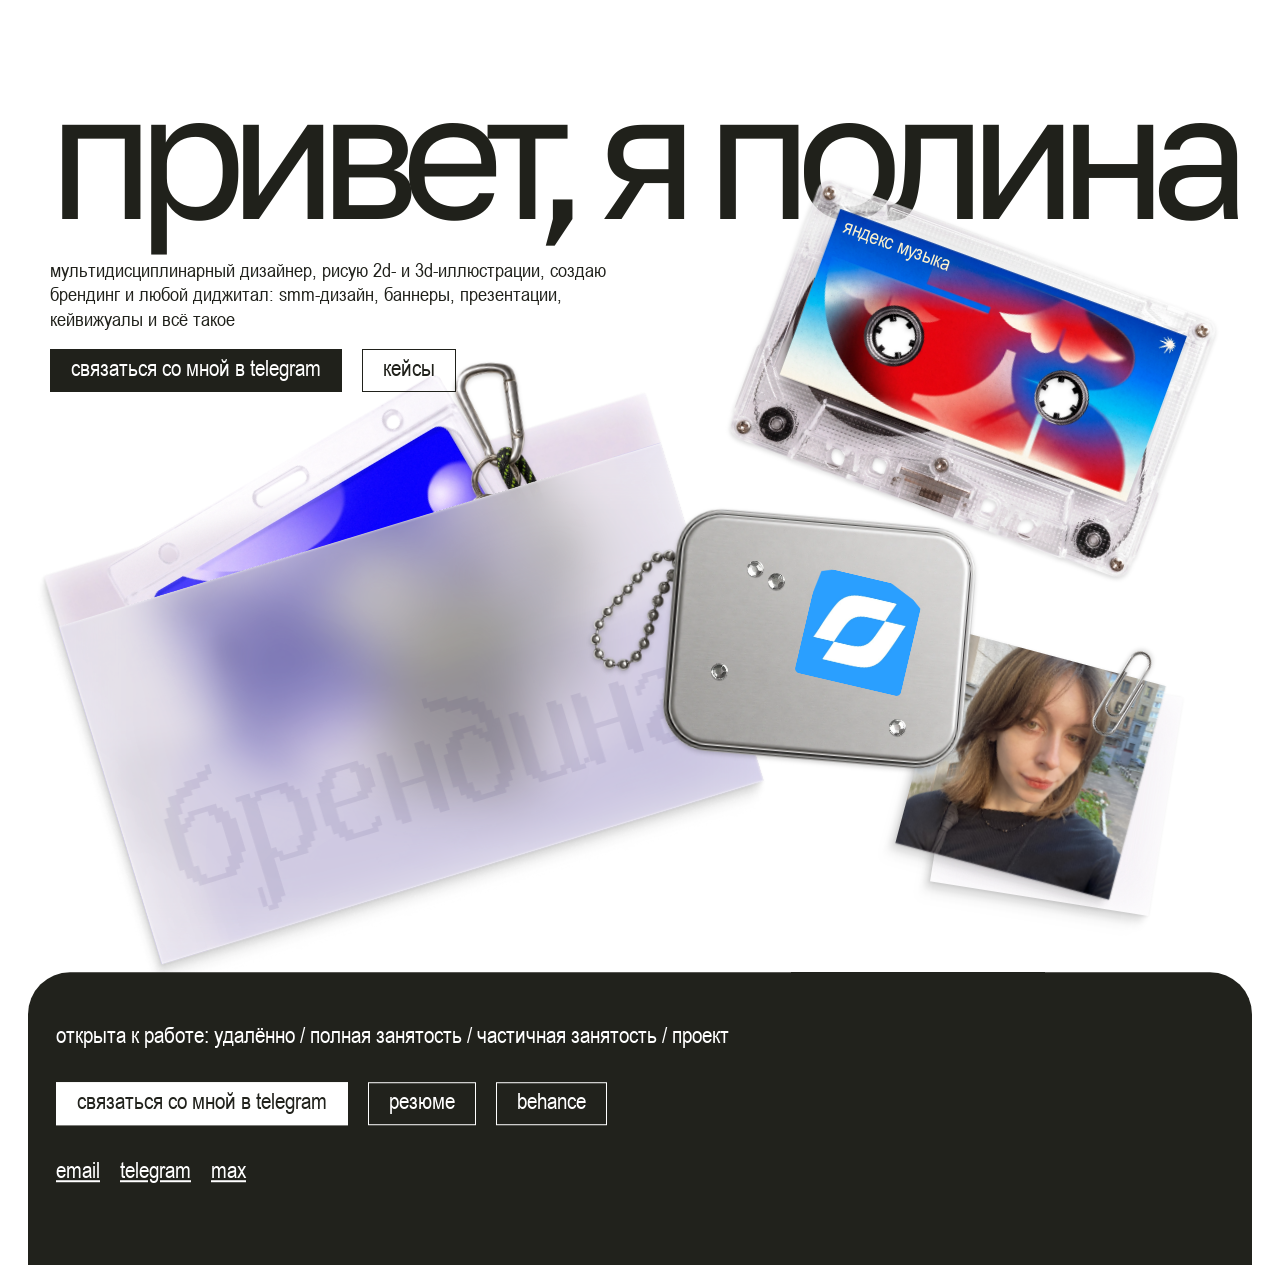
==== commit 488616d5: "Publish portfolio 2026-11-16T18:02:35.216Z" ====
--- a/index.html
+++ b/index.html
@@ -41,11 +41,62 @@
     }
   })
 })(["/","/cases","/resume","/yandex-music","/yandex-cloud","/cyprus-data","/valiotti-analytics"])</script>
-    <link rel="icon" href="data:," />
+    <link
+      rel="icon"
+      type="image/png"
+      sizes="16x16"
+      href="/assets/favicon-16.png"
+    />
+    <link
+      rel="icon"
+      type="image/png"
+      sizes="32x32"
+      href="/assets/favicon-32.png"
+    />
+    <link
+      rel="icon"
+      type="image/png"
+      sizes="64x64"
+      href="/assets/favicon-64.png"
+    />
     <meta name="viewport" content="width=device-width, initial-scale=1.0" />
     <meta
       name="description"
       content="Полина Сорокина — мультидисциплинарный дизайнер. Брендинг, 2D- и 3D-иллюстрации, SMM-дизайн и digital-проекты."
+    />
+    <meta property="og:type" content="website" />
+    <meta property="og:locale" content="ru_RU" />
+    <meta property="og:site_name" content="Портфолио — Полина Сорокина" />
+    <meta property="og:title" content="Портфолио — Полина Сорокина" />
+    <meta
+      property="og:description"
+      content="Полина Сорокина — мультидисциплинарный дизайнер. Брендинг, 2D- и 3D-иллюстрации, SMM-дизайн и digital-проекты."
+    />
+    <meta property="og:url" content="http://polinadesign.pro/" />
+    <meta
+      property="og:image"
+      content="http://polinadesign.pro/assets/social-preview.png"
+    />
+    <meta property="og:image:type" content="image/png" />
+    <meta property="og:image:width" content="1200" />
+    <meta property="og:image:height" content="630" />
+    <meta
+      property="og:image:alt"
+      content="Полина Сорокина, графический дизайнер, иллюстратор"
+    />
+    <meta name="twitter:card" content="summary_large_image" />
+    <meta name="twitter:title" content="Портфолио — Полина Сорокина" />
+    <meta
+      name="twitter:description"
+      content="Полина Сорокина — мультидисциплинарный дизайнер. Брендинг, 2D- и 3D-иллюстрации, SMM-дизайн и digital-проекты."
+    />
+    <meta
+      name="twitter:image"
+      content="http://polinadesign.pro/assets/social-preview.png"
+    />
+    <meta
+      name="twitter:image:alt"
+      content="Полина Сорокина, графический дизайнер, иллюстратор"
     />
     <link
       rel="preload"
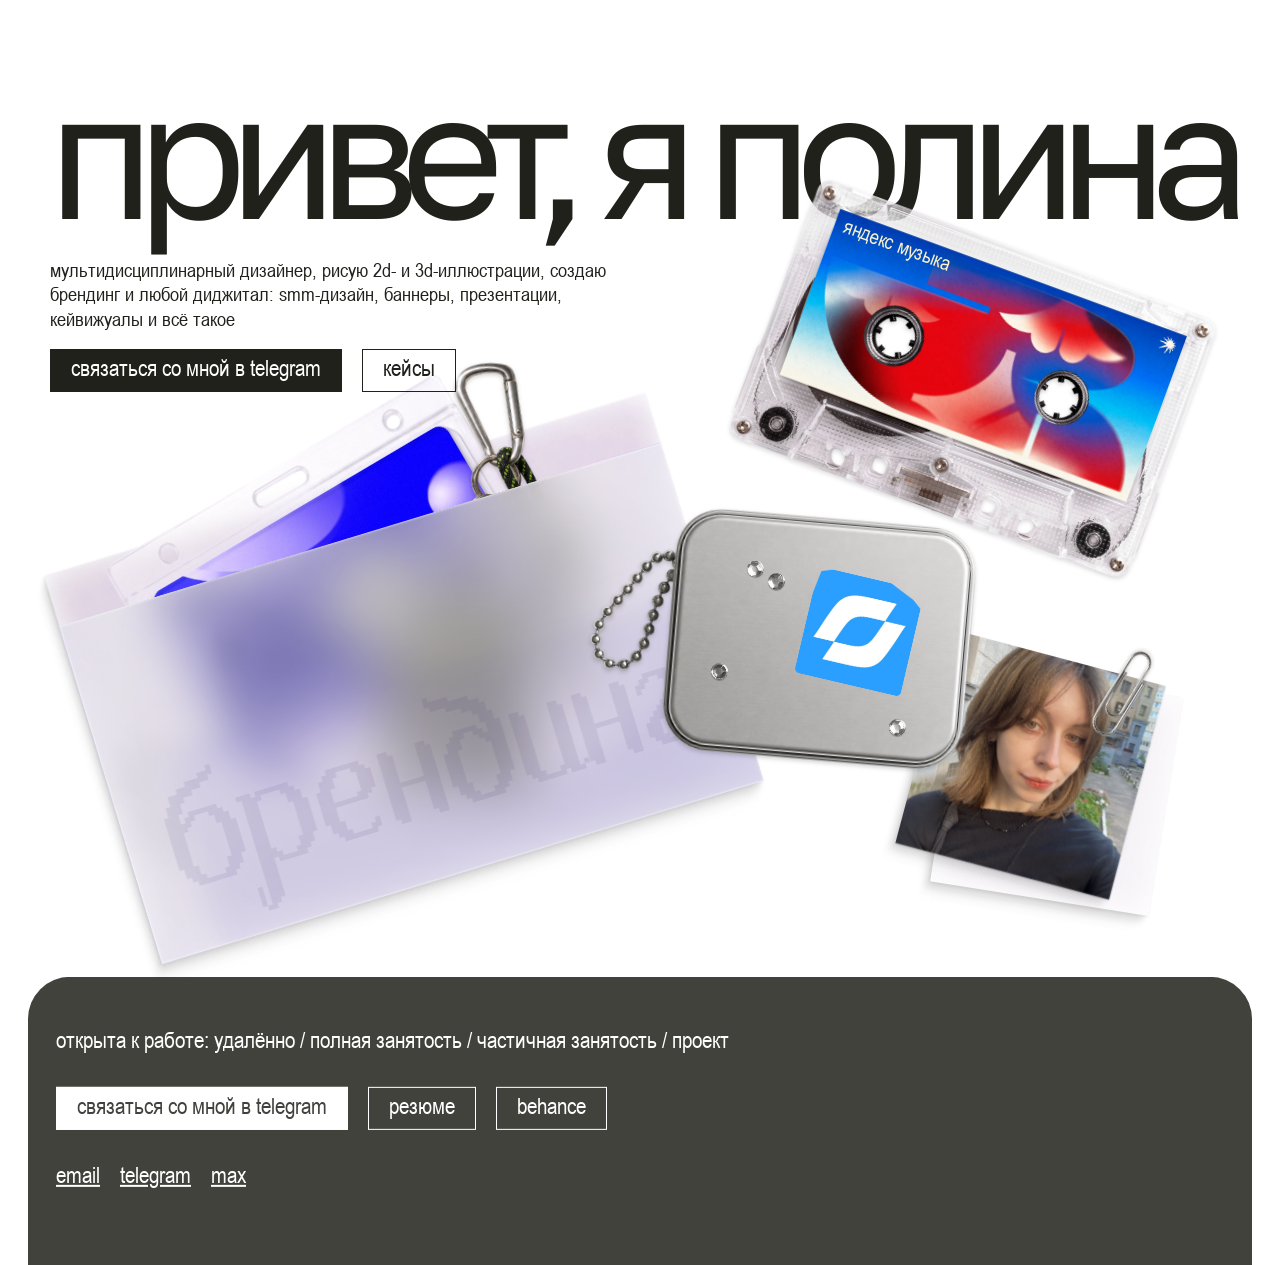
==== commit 867dbed8: "Publish portfolio 2026-11-18T01:51:25.663Z" ====
--- a/index.html
+++ b/index.html
@@ -113,8 +113,8 @@
       crossorigin
     />
     <title>Портфолио — Полина Сорокина</title>
-    <script type="module" crossorigin src="/assets/index-D1NVU-Rd.js"></script>
-    <link rel="stylesheet" crossorigin href="/assets/index-CXW3sCRI.css">
+    <script type="module" crossorigin src="/assets/index-pgoFBAT5.js"></script>
+    <link rel="stylesheet" crossorigin href="/assets/index-CYvXIcQf.css">
   </head>
   <body>
     <div id="root"></div>
--- a/assets/index-CYvXIcQf.css
+++ b/assets/index-CYvXIcQf.css
@@ -0,0 +1 @@
+._cursor_hawic_1{pointer-events:none;z-index:2147483647;image-rendering:pixelated;visibility:hidden;position:fixed;top:0;left:0}@media (hover:hover) and (pointer:fine){html[data-custom-cursor=on],html[data-custom-cursor=on] *{cursor:none!important}}@media (hover:none),(pointer:coarse){._cursor_hawic_1{display:none}}._object_c21wr_1,._entrance_c21wr_2,._magnetic_c21wr_3,._hover_c21wr_4{pointer-events:none;position:absolute;inset:0}._object_c21wr_1 [data-name=IMG_0847\ 3],._object_c21wr_1 [data-name=magnific__enhance__29717\ 1],._object_c21wr_1 [data-name="Silver pendant without lettering or rhinestones 1"],._object_c21wr_1 [data-name^=magnific__-img1-img2]{pointer-events:auto}._object_c21wr_1 a:focus-visible [data-name]{outline:2px solid var(--ink);outline-offset:6px}._object_c21wr_1 button{pointer-events:auto}._object_c21wr_1{-webkit-user-select:none;user-select:none}._object_c21wr_1 img{-webkit-user-drag:none}._open_2l4c9_1{pointer-events:none;visibility:hidden;position:absolute;inset:0}._body_2l4c9_7,._lid_2l4c9_8{pointer-events:none;position:absolute;inset:0}._body_2l4c9_7 img,._lid_2l4c9_8 img{pointer-events:auto;display:block;position:absolute}._base_2l4c9_19,._lidImage_2l4c9_20{pointer-events:auto;transform-origin:0 0;position:absolute;overflow:hidden;transform:rotate(3.38deg)}._base_2l4c9_19{left:calc(760.84 * var(--u));top:calc(570.46 * var(--u));width:calc(337.654 * var(--u));height:calc(275.183 * var(--u))}._base_2l4c9_19 img{pointer-events:none;width:147.43%;height:213.93%;top:-100.62%;left:-31.72%}._lidImage_2l4c9_20{left:calc(776.8 * var(--u));top:calc(307.81 * var(--u));width:calc(337.654 * var(--u));height:calc(263.109 * var(--u))}._lidImage_2l4c9_20 img{pointer-events:none;width:147.43%;height:223.75%;top:-5%;left:-31.72%}._banner_2l4c9_53{left:calc(800.8 * var(--u));top:calc(646.4 * var(--u));width:calc(239.266 * var(--u));height:calc(134.518 * var(--u));border:calc(2 * var(--u)) solid #e6ebf4;transform:rotate(-9.72deg);box-shadow:0 2px 6px #0003}._darkCard_2l4c9_62{left:calc(814.4 * var(--u));top:calc(407.9 * var(--u));width:calc(128.608 * var(--u));height:calc(128.608 * var(--u));transform:rotate(-9.07deg)}._blueCard_2l4c9_69{left:calc(932.8 * var(--u));top:calc(393.3 * var(--u));width:calc(126.26 * var(--u));height:calc(126.26 * var(--u));border:calc(2 * var(--u)) solid #cbd4e7;transform:rotate(29.61deg)}._chain_2l4c9_77{left:calc(666 * var(--u));top:calc(564 * var(--u));width:calc(426.587 * var(--u));height:calc(274.043 * var(--u));clip-path:polygon(0 0,23% 0,23% 100%,0 100%);transform:rotate(3.58deg)}._clip_2l4c9_85{left:calc(897.4 * var(--u));top:calc(743.9 * var(--u));width:calc(29.473 * var(--u));height:calc(98.33 * var(--u));pointer-events:none;position:absolute;overflow:hidden;transform:rotate(116.61deg)}._clip_2l4c9_85 img{width:363.48%;height:108.95%;position:absolute;top:-3.13%;left:-129.86%}._closed_qndxe_1{pointer-events:none;position:absolute;inset:0}._homeActions_qndxe_6{z-index:100;align-items:center;gap:20px;display:flex;position:relative}._openFolderArtwork_qndxe_13{opacity:0;position:absolute;inset:0}._folderControl_qndxe_18{pointer-events:auto;z-index:1;cursor:pointer;background:0 0;border:0;padding:0;position:absolute;inset:0}._folderControl_qndxe_18:focus-visible{outline-offset:6px;outline:3px solid #20211b}._button_1kinn_1{min-height:43px;font:inherit;white-space:nowrap;border:1px solid;justify-content:center;align-items:center;padding:5px 20px 8px;line-height:1.2;text-decoration:none;display:inline-flex}._filled_1kinn_13{color:var(--ink);background:#fff;border-color:#fff}._dark_1kinn_18{background:var(--ink);border-color:var(--ink);color:#fff}._outlined_1kinn_23{border-color:var(--ink);color:var(--ink)}._button_1kinn_1:focus-visible,._arrow_1kinn_28:focus-visible{outline-offset:5px;outline:2px solid}._footer_1kinn_32{background:var(--ink);color:#fff;width:calc(100% - 56px);max-width:1384px;font:23px/1.2 var(--body-font);text-transform:lowercase;border-radius:42px 42px 0 0;flex-direction:column;gap:32px;margin-inline:auto;padding:50px 28px 80px;display:flex}._availability_1kinn_46{flex-direction:column;gap:32px;display:flex}._buttons_1kinn_51{flex-wrap:wrap;align-items:flex-start;gap:20px;display:flex}._contacts_1kinn_57{flex-wrap:wrap;gap:20px;display:flex}._mobileContacts_1kinn_62{display:none}._arrow_1kinn_28{color:inherit;background:0 0;border:0;flex:0 0 45px;width:45px;height:45px;padding:0;display:inline-flex;position:relative}._arrow_1kinn_28 img{display:block}._arrowHover_1kinn_79{opacity:0;transition:opacity .2s;position:absolute;inset:0}._arrowDefault_1kinn_85{transition:opacity .2s}._button_1kinn_1{transition:color .2s,background-color .2s}._arrow_1kinn_28:disabled{cursor:default}@media (hover:hover) and (pointer:fine){._outlined_1kinn_23:hover{background:var(--ink);color:#fff}._dark_1kinn_18:hover{color:var(--ink);background:#fff}._arrow_1kinn_28:not(:disabled):hover ._arrowHover_1kinn_79,._arrow_1kinn_28:focus-visible ._arrowHover_1kinn_79{opacity:1}._arrow_1kinn_28:not(:disabled):hover ._arrowDefault_1kinn_85,._arrow_1kinn_28:focus-visible ._arrowDefault_1kinn_85{opacity:0}._footer_1kinn_32 ._button_1kinn_1:not(._filled_1kinn_13):hover{color:var(--ink);background:#fff}._footer_1kinn_32 ._filled_1kinn_13:hover{color:#fff;background:0 0}}._arrows_1kinn_122{gap:12px;display:flex}._next_1kinn_126{transform:scaleX(-1)}._resumeOnlyMobile_1kinn_129{display:none}._buttonSlot_1kinn_132{display:contents}._indexFooter_1kinn_135{color:var(--ink);background:#fff;border-radius:0;padding-bottom:80px}._indexFooter_1kinn_135 ._filled_1kinn_13{background:var(--ink);border-color:var(--ink);color:#fff}@media (hover:hover) and (pointer:fine){._indexFooter_1kinn_135 ._button_1kinn_1:not(._filled_1kinn_13):hover{background:var(--ink);color:#fff}._indexFooter_1kinn_135 ._filled_1kinn_13:hover{color:var(--ink);background:#fff}}@media (width<=767px){._footer_1kinn_32{gap:24px;width:100%;padding:32px 20px 54px;font-size:16px;line-height:1.05}._availability_1kinn_46{gap:16px}._availability_1kinn_46>p{text-align:justify;text-box-trim:trim-both;text-box-edge:cap alphabetic}._buttons_1kinn_51{gap:8px}._button_1kinn_1{height:32px;min-height:32px;padding:0 16px 2px;font-size:16px;line-height:1.05}._resumeOnlyMobile_1kinn_129{display:contents}._contacts_1kinn_57{gap:16px;font-size:18px;line-height:1.2}._mobileContacts_1kinn_62{display:block}._arrows_1kinn_122{display:none}._indexFooter_1kinn_135{padding:0 20px 54px}._indexFooter_1kinn_135 ._button_1kinn_1{border-width:.72px;border-radius:200px;height:30px;min-height:30px;padding:3.6px 14.4px 5.76px;font-size:16.56px;line-height:1.2}._indexFooter_1kinn_135 ._availability_1kinn_46>p{text-align:left;text-box-trim:none;line-height:1.2}}._layer0_15in5_1{height:calc(323.9 * var(--u));left:calc(66.67% + calc(46.58 * var(--u)));top:calc(707.5 * var(--u));width:calc(325.082 * var(--u));display:contents;position:absolute}._layer1_15in5_9{left:calc(66.67% + calc(86.16 * var(--u)));width:calc(284.791 * var(--u));height:calc(284.791 * var(--u));top:calc(746.25 * var(--u));justify-content:center;align-items:center;display:flex;position:absolute}._layer2_15in5_19{flex:none;transform:rotate(9.03deg)}._layer3_15in5_23{pointer-events:none;box-shadow:calc(-23.154 * var(--u)) calc(38.941 * var(--u)) calc(12.629 * var(--u)) calc(0 * var(--u)) #0000, calc(-14.734 * var(--u)) calc(25.259 * var(--u)) calc(11.577 * var(--u)) calc(0 * var(--u)) #00000003, calc(-8.42 * var(--u)) calc(13.682 * var(--u)) calc(9.472 * var(--u)) calc(0 * var(--u)) #0000000d, calc(-4.21 * var(--u)) calc(6.315 * var(--u)) calc(7.367 * var(--u)) calc(0 * var(--u)) #00000017, calc(-1.052 * var(--u)) calc(1.052 * var(--u)) calc(4.21 * var(--u)) calc(0 * var(--u)) #0000001a;width:calc(248.818 * var(--u));height:calc(248.818 * var(--u));position:relative}._layer4_15in5_40{position:absolute;inset:0}._layer5_15in5_44{background:#fcfcfa80;position:absolute;inset:0}._layer6_15in5_49{object-fit:cover;opacity:.26;width:100%;max-width:none;height:100%;position:absolute}._layer7_15in5_57{-webkit-backdrop-filter:blur(calc(42.098 * var(--u)));backdrop-filter:blur(calc(42.098 * var(--u)));mix-blend-mode:luminosity;background:#dedaff33;position:absolute;inset:0}._layer8_15in5_64{border-radius:inherit;box-shadow:inset calc(0 * var(--u)) calc(0 * var(--u)) calc(38.941 * var(--u)) calc(0 * var(--u)) white, inset calc(0 * var(--u)) calc(-4.21 * var(--u)) calc(6.315 * var(--u)) calc(0 * var(--u)) #ffffff1a;position:absolute;inset:0}._layer9_15in5_74{left:calc(66.67% + calc(47.34 * var(--u)));width:calc(304.351 * var(--u));height:calc(304.351 * var(--u));top:calc(708.08 * var(--u));justify-content:center;align-items:center;display:flex;position:absolute}._layer10_15in5_84{flex:none;transform:rotate(14.87deg)}._layer11_15in5_88{box-shadow:calc(-23.154 * var(--u)) calc(38.941 * var(--u)) calc(12.629 * var(--u)) calc(0 * var(--u)) #0000, calc(-14.734 * var(--u)) calc(25.259 * var(--u)) calc(11.577 * var(--u)) calc(0 * var(--u)) #00000003, calc(-8.42 * var(--u)) calc(13.682 * var(--u)) calc(9.472 * var(--u)) calc(0 * var(--u)) #0000000d, calc(-4.21 * var(--u)) calc(6.315 * var(--u)) calc(7.367 * var(--u)) calc(0 * var(--u)) #00000017, calc(-1.052 * var(--u)) calc(1.052 * var(--u)) calc(4.21 * var(--u)) calc(0 * var(--u)) #0000001a;width:calc(248.818 * var(--u));height:calc(248.818 * var(--u));position:relative}._layer12_15in5_104{pointer-events:none;position:absolute;inset:0}._layer13_15in5_109{background:#fcfcfa80;position:absolute;inset:0}._layer14_15in5_114{object-fit:cover;opacity:.26;width:100%;max-width:none;height:100%;position:absolute}._layer15_15in5_122{mix-blend-mode:luminosity;background:#dedaff33;position:absolute;inset:0}._layer16_15in5_128{-webkit-backdrop-filter:blur(calc(42.098 * var(--u)));backdrop-filter:blur(calc(42.098 * var(--u)));object-fit:cover;width:100%;max-width:none;height:100%;position:absolute}._layer17_15in5_136{height:calc(106.244 * var(--u));left:calc(83.33% + calc(22.06 * var(--u)));top:calc(727.59 * var(--u));width:calc(81.859 * var(--u));justify-content:center;align-items:center;display:flex;position:absolute}._layer18_15in5_146{flex:none;transform:rotate(31.47deg)scaleY(-1)}._layer19_15in5_150{height:calc(105.256 * var(--u));box-shadow:calc(0 * var(--u)) calc(4 * var(--u)) calc(1 * var(--u)) calc(0 * var(--u)) #0000, calc(0 * var(--u)) calc(2 * var(--u)) calc(1 * var(--u)) calc(0 * var(--u)) #00000008, calc(0 * var(--u)) calc(1 * var(--u)) calc(1 * var(--u)) calc(0 * var(--u)) #0000001a, calc(0 * var(--u)) calc(1 * var(--u)) calc(1 * var(--u)) calc(0 * var(--u)) #0000002b;width:calc(31.549 * var(--u));position:relative}._layer20_15in5_164{pointer-events:none;position:absolute;inset:0;overflow:hidden}._layer21_15in5_170{width:363.48%;max-width:none;height:108.95%;position:absolute;top:-3.13%;left:-129.86%}._layer22_15in5_178{align-content:stretch;gap:calc(20 * var(--u));left:calc(56 * var(--u));top:calc(290 * var(--u));width:calc(640 * var(--u));flex-direction:column;align-items:flex-start;display:flex;position:absolute}._layer23_15in5_189{word-break:break-word;text-transform:lowercase;color:#20211b;min-width:100%;font-family:Arial Narrow;font-style:normal;line-height:0;font-size:calc(23 * var(--u));flex-shrink:0;width:min-content;position:relative}._layer24_15in5_202,._layer25_15in5_205,._layer26_15in5_208{line-height:1.2}._layer27_15in5_211{border-width:calc(1 * var(--u));cursor:pointer;padding-bottom:calc(8 * var(--u));padding-top:calc(5 * var(--u));padding-left:calc(20 * var(--u));padding-right:calc(20 * var(--u));background:#20211b;border-style:solid;border-color:#20211b;flex-shrink:0;place-content:stretch center;align-items:flex-start;display:flex;position:relative}._layer28_15in5_228{word-break:break-word;text-transform:lowercase;font-family:Arial Narrow;font-style:normal;line-height:1.2;font-size:calc(23 * var(--u));text-align:left;color:#fff;white-space:nowrap;flex-shrink:0;position:relative}._layer29_15in5_241{word-break:break-word;color:#20211b;font-family:Golos Text;font-weight:400;line-height:.9;font-size:calc(200 * var(--u));text-align:center;left:50%;top:calc(81 * var(--u));letter-spacing:calc(-20 * var(--u));width:calc(1358 * var(--u));position:absolute;transform:translate(-50%)}._layer30_15in5_256,._layer31_15in5_264{height:calc(904.19 * var(--u));left:calc(-14.29 * var(--u));top:calc(224.03 * var(--u));width:calc(917.492 * var(--u));display:contents;position:absolute}._layer32_15in5_272{height:calc(641.92 * var(--u));left:calc(49.4 * var(--u));top:calc(442.45 * var(--u));width:calc(809.648 * var(--u));pointer-events:none;justify-content:center;align-items:center;display:flex;position:absolute}._layer33_15in5_283{flex:none;transform:rotate(-16.95deg)}._layer34_15in5_287{height:calc(455.452 * var(--u));width:calc(707.625 * var(--u));position:relative}._layer35_15in5_292{position:absolute;inset:-.69% -.45% -8.09% -3.72%}._layer36_15in5_296{width:100%;max-width:none;height:100%;display:block}._layer37_15in5_302{height:calc(502.619 * var(--u));left:calc(114.21 * var(--u));top:calc(416.26 * var(--u));width:calc(543.033 * var(--u));justify-content:center;align-items:center;display:flex;position:absolute}._layer38_15in5_312{flex:none;transform:rotate(-30.58deg)}._layer39_15in5_316{height:calc(324.363 * var(--u));width:calc(439.088 * var(--u));position:relative}._layer40_15in5_321{-webkit-backdrop-filter:blur(calc(10.525 * var(--u)));backdrop-filter:blur(calc(10.525 * var(--u)));object-position:bottom;pointer-events:none;width:100%;max-width:none;height:100%;position:absolute;inset:0}._layer41_15in5_331{height:calc(667.016 * var(--u));left:calc(16.67% + calc(73.61 * var(--u)));top:calc(318.43 * var(--u));width:calc(420.461 * var(--u));justify-content:center;align-items:center;display:flex;position:absolute}._layer42_15in5_341{flex:none;transform:rotate(6.36deg)}._layer43_15in5_345{height:calc(631.849 * var(--u));box-shadow:calc(-23.154 * var(--u)) calc(38.941 * var(--u)) calc(12.629 * var(--u)) calc(0 * var(--u)) #0000, calc(-14.734 * var(--u)) calc(25.259 * var(--u)) calc(11.577 * var(--u)) calc(0 * var(--u)) #00000003, calc(-8.42 * var(--u)) calc(13.682 * var(--u)) calc(9.472 * var(--u)) calc(0 * var(--u)) #0000000d, calc(-4.21 * var(--u)) calc(6.315 * var(--u)) calc(7.367 * var(--u)) calc(0 * var(--u)) #00000017, calc(-1.052 * var(--u)) calc(1.052 * var(--u)) calc(4.21 * var(--u)) calc(0 * var(--u)) #0000001a;width:calc(352.66 * var(--u));position:relative}._layer44_15in5_361{object-fit:cover;pointer-events:none;width:100%;max-width:none;height:100%;position:absolute;inset:0}._layer45_15in5_370{height:calc(395.501 * var(--u));left:calc(41.67% + calc(90.61 * var(--u)));top:calc(498.4 * var(--u));width:calc(167.995 * var(--u));pointer-events:none;justify-content:center;align-items:center;display:flex;position:absolute}._layer46_15in5_381{flex:none;transform:rotate(-16.95deg)}._layer47_15in5_385{height:calc(396.777 * var(--u));width:calc(54.728 * var(--u));position:relative}._layer48_15in5_390{width:100%;max-width:none;height:100%;display:block;position:absolute;inset:0}._layer49_15in5_398{height:calc(395.501 * var(--u));left:calc(66.42 * var(--u));top:calc(688.58 * var(--u));width:calc(167.995 * var(--u));pointer-events:none;justify-content:center;align-items:center;display:flex;position:absolute}._layer50_15in5_409{flex:none;transform:rotate(-16.95deg)}._layer51_15in5_413{height:calc(396.777 * var(--u));width:calc(54.728 * var(--u));position:relative}._layer52_15in5_418{width:100%;max-width:none;height:100%;display:block;position:absolute;inset:0}._layer53_15in5_426{height:calc(604.617 * var(--u));left:calc(66.55 * var(--u));top:calc(498.72 * var(--u));width:calc(798.282 * var(--u));pointer-events:none;display:contents;position:absolute}._layer54_15in5_435{height:calc(585.649 * var(--u));left:calc(66.55 * var(--u));top:calc(498.72 * var(--u));width:calc(792.503 * var(--u));justify-content:center;align-items:center;display:flex;position:absolute}._layer55_15in5_445{flex:none;transform:rotate(-16.95deg)}._layer56_15in5_449{height:calc(396.627 * var(--u));width:calc(707.625 * var(--u));position:relative}._layer57_15in5_454{width:100%;max-width:none;height:100%;display:block;position:absolute;inset:0}._layer58_15in5_462{height:calc(428.413 * var(--u));left:calc(8.33% + calc(34 * var(--u)));top:calc(662 * var(--u));width:calc(659.878 * var(--u));justify-content:center;align-items:center;display:flex;position:absolute}._layer59_15in5_472{flex:none;transform:rotate(-16.95deg)}._layer60_15in5_476{word-break:break-word;filter:blur(calc(.5 * var(--u)));font-family:Keleti;font-style:normal;line-height:0;font-size:calc(178.163 * var(--u));color:#231f5c14;white-space:nowrap;position:relative}._layer61_15in5_487,._layer62_15in5_490,._layer63_15in5_493{line-height:normal}._layer64_15in5_496{height:calc(457.856 * var(--u));left:calc(50% + calc(94.99 * var(--u)));top:calc(198 * var(--u));width:calc(559.484 * var(--u));display:contents;position:absolute}._layer65_15in5_504{height:calc(457.856 * var(--u));left:calc(50% + calc(94.99 * var(--u)));top:calc(198 * var(--u));width:calc(559.484 * var(--u));justify-content:center;align-items:center;display:flex;position:absolute}._layer66_15in5_514{flex:none;transform:rotate(20.17deg)}._layer67_15in5_518{height:calc(310.757 * var(--u));box-shadow:calc(-23.154 * var(--u)) calc(38.941 * var(--u)) calc(12.629 * var(--u)) calc(0 * var(--u)) #0000, calc(-14.734 * var(--u)) calc(25.259 * var(--u)) calc(11.577 * var(--u)) calc(0 * var(--u)) #00000003, calc(-8.42 * var(--u)) calc(13.682 * var(--u)) calc(9.472 * var(--u)) calc(0 * var(--u)) #0000000d, calc(-4.21 * var(--u)) calc(6.315 * var(--u)) calc(7.367 * var(--u)) calc(0 * var(--u)) #00000017, calc(-1.052 * var(--u)) calc(1.052 * var(--u)) calc(4.21 * var(--u)) calc(0 * var(--u)) #0000001a;width:calc(481.885 * var(--u));position:relative}._layer68_15in5_534{-webkit-backdrop-filter:blur(calc(11.068 * var(--u)));backdrop-filter:blur(calc(11.068 * var(--u)));pointer-events:none;position:absolute;inset:0;overflow:hidden}._layer69_15in5_541{width:126.81%;max-width:none;height:198.26%;position:absolute;top:-50.92%;left:-13.99%}._layer70_15in5_549{height:calc(70.763 * var(--u));left:calc(66.67% - calc(16.07 * var(--u)));top:calc(240.37 * var(--u));width:calc(130.743 * var(--u));justify-content:center;align-items:center;display:flex;position:absolute}._layer71_15in5_559{flex:none;transform:rotate(20.17deg)}._layer72_15in5_563{word-break:break-word;text-transform:lowercase;color:#fdf2cd;font-family:Arial Narrow;font-style:normal;line-height:1.2;font-size:calc(23 * var(--u));white-space:nowrap;position:relative}._layer73_15in5_574{height:calc(309.467 * var(--u));left:calc(41.67% + calc(54.46 * var(--u)));top:calc(560.27 * var(--u));width:calc(448.429 * var(--u));display:contents;position:absolute}._layer74_15in5_582{height:calc(309.467 * var(--u));left:calc(41.67% + calc(54.46 * var(--u)));top:calc(560.27 * var(--u));width:calc(448.429 * var(--u));justify-content:center;align-items:center;display:flex;position:absolute}._layer75_15in5_592{flex:none;transform:rotate(4.9deg)}._layer76_15in5_596{height:calc(274.043 * var(--u));box-shadow:calc(0 * var(--u)) calc(16 * var(--u)) calc(4 * var(--u)) calc(0 * var(--u)) #0000, calc(0 * var(--u)) calc(10 * var(--u)) calc(4 * var(--u)) calc(0 * var(--u)) #00000008, calc(0 * var(--u)) calc(6 * var(--u)) calc(3 * var(--u)) calc(0 * var(--u)) #0000001a, calc(0 * var(--u)) calc(3 * var(--u)) calc(3 * var(--u)) calc(0 * var(--u)) #0000002b, calc(0 * var(--u)) calc(1 * var(--u)) calc(1 * var(--u)) calc(0 * var(--u)) #0003;width:calc(426.587 * var(--u));position:relative}._layer77_15in5_612{pointer-events:none;position:absolute;inset:0;overflow:hidden}._layer78_15in5_618{width:112.67%;max-width:none;height:175.38%;position:absolute;top:-35.24%;left:-4.49%}._layer79_15in5_626{height:calc(175.688 * var(--u));left:calc(58.33% + calc(36.98 * var(--u)));top:calc(618.08 * var(--u));width:calc(179.007 * var(--u));display:contents;position:absolute}._layer80_15in5_634{left:calc(58.33% + calc(53.64 * var(--u)));width:calc(146.932 * var(--u));height:calc(146.932 * var(--u));top:calc(636.87 * var(--u));justify-content:center;align-items:center;display:flex;position:absolute}._layer81_15in5_644{flex:none;transform:rotate(13.2deg)}._layer82_15in5_648{-webkit-mask-repeat:no-repeat;mask-repeat:no-repeat;-webkit-mask-clip:no-clip;mask-clip:no-clip;-webkit-mask-source-type:alpha;mask-mode:alpha;-webkit-mask-position:calc(-15.229 * var(--u)) calc(-13.419 * var(--u));mask-position:calc(-15.229 * var(--u)) calc(-13.419 * var(--u));-webkit-mask-size:calc(172.762 * var(--u)) calc(168.838 * var(--u));mask-size:calc(172.762 * var(--u)) calc(168.838 * var(--u));border-radius:calc(6.112 * var(--u));width:calc(122.242 * var(--u));height:calc(122.242 * var(--u));position:relative}._layer83_15in5_659{object-fit:cover;pointer-events:none;border-radius:calc(6.112 * var(--u));width:100%;max-width:none;height:100%;position:absolute;inset:0}._layer84_15in5_669{height:calc(69.023 * var(--u));left:calc(66.67% + calc(27.54 * var(--u)));top:calc(649.45 * var(--u));width:calc(65.726 * var(--u));display:contents;position:absolute}._layer85_15in5_677{left:calc(66.67% + calc(29 * var(--u)));width:calc(146.816 * var(--u));height:calc(146.816 * var(--u));top:calc(535.75 * var(--u));justify-content:center;align-items:center;display:flex;position:absolute}._layer86_15in5_687{flex:none;transform:rotate(72.48deg)scaleY(-1)}._layer87_15in5_691{-webkit-mask-repeat:no-repeat;mask-repeat:no-repeat;-webkit-mask-clip:no-clip;mask-clip:no-clip;-webkit-mask-source-type:alpha;mask-mode:alpha;-webkit-mask-position:calc(2.968 * var(--u)) calc(118.573 * var(--u));mask-position:calc(2.968 * var(--u)) calc(118.573 * var(--u));-webkit-mask-size:calc(58.55 * var(--u)) calc(59.694 * var(--u));mask-size:calc(58.55 * var(--u)) calc(59.694 * var(--u));border-radius:calc(6.112 * var(--u));width:calc(117.018 * var(--u));height:calc(117.018 * var(--u));position:relative}._layer88_15in5_702{pointer-events:none;border-radius:calc(6.112 * var(--u));position:absolute;inset:0}._layer89_15in5_708{object-fit:cover;border-radius:calc(6.112 * var(--u));width:100%;max-width:none;height:100%;position:absolute}._layer90_15in5_716{border-radius:calc(6.112 * var(--u));position:absolute;inset:0}._layer91_15in5_721{height:calc(19.17 * var(--u));left:calc(58.33% - calc(.17 * var(--u)));top:calc(630 * var(--u));width:calc(20.217 * var(--u));justify-content:center;align-items:center;display:flex;position:absolute}._layer92_15in5_731{flex:none;transform:rotate(4.9deg)}._layer93_15in5_735{height:calc(17.631 * var(--u));border-radius:calc(21.796 * var(--u));box-shadow:calc(0 * var(--u)) calc(3.056 * var(--u)) calc(.764 * var(--u)) calc(0 * var(--u)) #0000, calc(0 * var(--u)) calc(1.528 * var(--u)) calc(.764 * var(--u)) calc(0 * var(--u)) #00000008, calc(0 * var(--u)) calc(.764 * var(--u)) calc(.764 * var(--u)) calc(0 * var(--u)) #0000001a, calc(0 * var(--u)) calc(.764 * var(--u)) calc(.764 * var(--u)) calc(0 * var(--u)) #0000002b;width:calc(18.781 * var(--u));position:relative}._layer94_15in5_750{pointer-events:none;border-radius:calc(21.796 * var(--u));position:absolute;inset:0}._layer95_15in5_756{border-radius:calc(21.796 * var(--u));position:absolute;inset:0;overflow:hidden}._layer96_15in5_762{width:112.71%;max-width:none;height:175.79%;position:absolute;top:-35.45%;left:-4.51%}._layer97_15in5_770{border-radius:calc(21.796 * var(--u));position:absolute;inset:0;overflow:hidden}._layer98_15in5_776{width:3228.44%;max-width:none;height:3419.16%;position:absolute;top:-1232.04%;left:-2729.77%}._layer99_15in5_784{height:calc(20.381 * var(--u));left:calc(58.33% + calc(23.51 * var(--u)));top:calc(644.35 * var(--u));width:calc(21.079 * var(--u));justify-content:center;align-items:center;display:flex;position:absolute}._layer100_15in5_794{flex:none;transform:rotate(4.9deg)}._layer101_15in5_798{height:calc(18.781 * var(--u));border-radius:calc(21.796 * var(--u));box-shadow:calc(0 * var(--u)) calc(3.056 * var(--u)) calc(.764 * var(--u)) calc(0 * var(--u)) #0000, calc(0 * var(--u)) calc(1.528 * var(--u)) calc(.764 * var(--u)) calc(0 * var(--u)) #00000008, calc(0 * var(--u)) calc(.764 * var(--u)) calc(.764 * var(--u)) calc(0 * var(--u)) #0000001a, calc(0 * var(--u)) calc(.764 * var(--u)) calc(.764 * var(--u)) calc(0 * var(--u)) #0000002b;width:calc(19.547 * var(--u));position:relative}._layer102_15in5_813{pointer-events:none;border-radius:calc(21.796 * var(--u));position:absolute;inset:0}._layer103_15in5_819{border-radius:calc(21.796 * var(--u));position:absolute;inset:0;overflow:hidden}._layer104_15in5_825{width:112.71%;max-width:none;height:175.79%;position:absolute;top:-35.45%;left:-4.51%}._layer105_15in5_833{border-radius:calc(21.796 * var(--u));position:absolute;inset:0;overflow:hidden}._layer106_15in5_839{width:3101.83%;max-width:none;height:3209.83%;position:absolute;top:-1173.94%;left:-2368.65%}._layer107_15in5_847{height:calc(20.381 * var(--u));left:calc(66.67% + calc(39.51 * var(--u)));top:calc(807.95 * var(--u));width:calc(21.079 * var(--u));justify-content:center;align-items:center;display:flex;position:absolute}._layer108_15in5_857{flex:none;transform:rotate(4.9deg)}._layer109_15in5_861{height:calc(18.781 * var(--u));border-radius:calc(21.796 * var(--u));box-shadow:calc(0 * var(--u)) calc(3.056 * var(--u)) calc(.764 * var(--u)) calc(0 * var(--u)) #0000, calc(0 * var(--u)) calc(1.528 * var(--u)) calc(.764 * var(--u)) calc(0 * var(--u)) #00000008, calc(0 * var(--u)) calc(.764 * var(--u)) calc(.764 * var(--u)) calc(0 * var(--u)) #0000001a, calc(0 * var(--u)) calc(.764 * var(--u)) calc(.764 * var(--u)) calc(0 * var(--u)) #0000002b;width:calc(19.547 * var(--u));position:relative}._layer110_15in5_876{pointer-events:none;border-radius:calc(21.796 * var(--u));position:absolute;inset:0}._layer111_15in5_882{border-radius:calc(21.796 * var(--u));position:absolute;inset:0;overflow:hidden}._layer112_15in5_888{width:112.71%;max-width:none;height:175.79%;position:absolute;top:-35.45%;left:-4.51%}._layer113_15in5_896{border-radius:calc(21.796 * var(--u));position:absolute;inset:0;overflow:hidden}._layer114_15in5_902{width:3101.83%;max-width:none;height:3209.83%;position:absolute;top:-969.3%;left:-2179.2%}._layer115_15in5_910{height:calc(20.381 * var(--u));left:calc(50% + calc(79.1 * var(--u)));top:calc(745 * var(--u));width:calc(21.079 * var(--u));justify-content:center;align-items:center;display:flex;position:absolute}._layer116_15in5_920{flex:none;transform:rotate(4.9deg)}._layer117_15in5_924{height:calc(18.781 * var(--u));border-radius:calc(21.796 * var(--u));box-shadow:calc(0 * var(--u)) calc(3.056 * var(--u)) calc(.764 * var(--u)) calc(0 * var(--u)) #0000, calc(0 * var(--u)) calc(1.528 * var(--u)) calc(.764 * var(--u)) calc(0 * var(--u)) #00000008, calc(0 * var(--u)) calc(.764 * var(--u)) calc(.764 * var(--u)) calc(0 * var(--u)) #0000001a, calc(0 * var(--u)) calc(.764 * var(--u)) calc(.764 * var(--u)) calc(0 * var(--u)) #0000002b;width:calc(19.547 * var(--u));position:relative}._layer118_15in5_939{pointer-events:none;border-radius:calc(21.796 * var(--u));position:absolute;inset:0}._layer119_15in5_945{border-radius:calc(21.796 * var(--u));position:absolute;inset:0;overflow:hidden}._layer120_15in5_951{width:112.71%;max-width:none;height:175.79%;position:absolute;top:-35.45%;left:-4.51%}._layer121_15in5_959{border-radius:calc(21.796 * var(--u));position:absolute;inset:0;overflow:hidden}._layer122_15in5_965{width:3101.83%;max-width:none;height:3209.83%;position:absolute;top:-1104.63%;left:-1587.15%}._layer123_15in5_973{cursor:pointer;height:calc(184.142 * var(--u));left:calc(-14.41 * var(--u));top:calc(95.82 * var(--u));width:calc(184.472 * var(--u));display:contents;position:absolute}._layer124_15in5_982{left:calc(23.5 * var(--u));width:calc(130.951 * var(--u));height:calc(130.951 * var(--u));top:calc(127.58 * var(--u));justify-content:center;align-items:center;display:flex;position:absolute}._layer125_15in5_992{flex:none;transform:rotate(-10.78deg)}._layer126_15in5_996{pointer-events:none;box-shadow:calc(-10.42 * var(--u)) calc(17.525 * var(--u)) calc(5.684 * var(--u)) calc(0 * var(--u)) #0000, calc(-6.631 * var(--u)) calc(11.368 * var(--u)) calc(5.21 * var(--u)) calc(0 * var(--u)) #00000003, calc(-3.789 * var(--u)) calc(6.157 * var(--u)) calc(4.263 * var(--u)) calc(0 * var(--u)) #0000000d, calc(-1.895 * var(--u)) calc(2.842 * var(--u)) calc(3.316 * var(--u)) calc(0 * var(--u)) #00000017, calc(-.474 * var(--u)) calc(.474 * var(--u)) calc(1.895 * var(--u)) calc(0 * var(--u)) #0000001a;width:calc(111.978 * var(--u));height:calc(111.978 * var(--u));position:relative}._layer127_15in5_1013{position:absolute;inset:0}._layer128_15in5_1017{background:#fcfcfa80;position:absolute;inset:0}._layer129_15in5_1022{object-fit:cover;opacity:.26;width:100%;max-width:none;height:100%;position:absolute}._layer130_15in5_1030{-webkit-backdrop-filter:blur(calc(18.946 * var(--u)));backdrop-filter:blur(calc(18.946 * var(--u)));mix-blend-mode:luminosity;background:#dedaff33;position:absolute;inset:0}._layer131_15in5_1037{border-radius:inherit;box-shadow:inset calc(0 * var(--u)) calc(0 * var(--u)) calc(17.525 * var(--u)) calc(0 * var(--u)) white, inset calc(0 * var(--u)) calc(-1.895 * var(--u)) calc(2.842 * var(--u)) calc(0 * var(--u)) #ffffff1a;position:absolute;inset:0}._layer132_15in5_1047{left:calc(11.75 * var(--u));width:calc(121.205 * var(--u));height:calc(121.205 * var(--u));top:calc(124.86 * var(--u));justify-content:center;align-items:center;display:flex;position:absolute}._layer133_15in5_1057{flex:none;transform:rotate(-4.94deg)}._layer134_15in5_1061{box-shadow:calc(-10.42 * var(--u)) calc(17.525 * var(--u)) calc(5.684 * var(--u)) calc(0 * var(--u)) #0000, calc(-6.631 * var(--u)) calc(11.368 * var(--u)) calc(5.21 * var(--u)) calc(0 * var(--u)) #00000003, calc(-3.789 * var(--u)) calc(6.157 * var(--u)) calc(4.263 * var(--u)) calc(0 * var(--u)) #0000000d, calc(-1.895 * var(--u)) calc(2.842 * var(--u)) calc(3.316 * var(--u)) calc(0 * var(--u)) #00000017, calc(-.474 * var(--u)) calc(.474 * var(--u)) calc(1.895 * var(--u)) calc(0 * var(--u)) #0000001a;width:calc(111.978 * var(--u));height:calc(111.978 * var(--u));position:relative}._layer135_15in5_1077{pointer-events:none;position:absolute;inset:0}._layer136_15in5_1082{background:#fcfcfa80;position:absolute;inset:0}._layer137_15in5_1087{object-fit:cover;opacity:.26;width:100%;max-width:none;height:100%;position:absolute}._layer138_15in5_1095{mix-blend-mode:luminosity;background:#dedaff33;position:absolute;inset:0}._layer139_15in5_1101{-webkit-backdrop-filter:blur(calc(18.946 * var(--u)));backdrop-filter:blur(calc(18.946 * var(--u)));object-fit:cover;width:100%;max-width:none;height:100%;position:absolute}._layer140_15in5_1109{height:calc(49.261 * var(--u));left:calc(92.29 * var(--u));top:calc(111.37 * var(--u));width:calc(23.476 * var(--u));justify-content:center;align-items:center;display:flex;position:absolute}._layer141_15in5_1119{flex:none;transform:rotate(11.66deg)scaleY(-1)}._layer142_15in5_1123{height:calc(47.369 * var(--u));box-shadow:calc(0 * var(--u)) calc(1.8 * var(--u)) calc(.45 * var(--u)) calc(0 * var(--u)) #0000, calc(0 * var(--u)) calc(.9 * var(--u)) calc(.45 * var(--u)) calc(0 * var(--u)) #00000008, calc(0 * var(--u)) calc(.45 * var(--u)) calc(.45 * var(--u)) calc(0 * var(--u)) #0000001a, calc(0 * var(--u)) calc(.45 * var(--u)) calc(.45 * var(--u)) calc(0 * var(--u)) #0000002b;width:calc(14.198 * var(--u));position:relative}._layer143_15in5_1137{pointer-events:none;position:absolute;inset:0;overflow:hidden}._layer144_15in5_1143{width:363.48%;max-width:none;height:108.95%;position:absolute;top:-3.13%;left:-129.86%}._layer145_15in5_1151{height:calc(116.459 * var(--u));left:calc(142.53 * var(--u));top:calc(77.77 * var(--u));width:calc(151.074 * var(--u));justify-content:center;align-items:center;display:flex;position:absolute}._layer146_15in5_1161{flex:none;transform:rotate(-4.27deg)}._layer147_15in5_1165{cursor:pointer;height:calc(106.06 * var(--u));width:calc(143.572 * var(--u));display:block;position:relative}._layer148_15in5_1172{-webkit-backdrop-filter:blur(calc(3.441 * var(--u)));backdrop-filter:blur(calc(3.441 * var(--u)));object-position:bottom;pointer-events:none;width:100%;max-width:none;height:100%;position:absolute;inset:0}._layer149_15in5_1182{height:calc(242.997 * var(--u));left:calc(175 * var(--u));top:calc(68.38 * var(--u));width:calc(215.497 * var(--u));justify-content:center;align-items:center;display:flex;position:absolute}._layer150_15in5_1192{flex:none;transform:rotate(30.68deg)}._layer151_15in5_1196{cursor:pointer;height:calc(206.601 * var(--u));box-shadow:calc(-10.42 * var(--u)) calc(17.525 * var(--u)) calc(5.684 * var(--u)) calc(0 * var(--u)) #0000, calc(-6.631 * var(--u)) calc(11.368 * var(--u)) calc(5.21 * var(--u)) calc(0 * var(--u)) #00000003, calc(-3.789 * var(--u)) calc(6.157 * var(--u)) calc(4.263 * var(--u)) calc(0 * var(--u)) #0000000d, calc(-1.895 * var(--u)) calc(2.842 * var(--u)) calc(3.316 * var(--u)) calc(0 * var(--u)) #00000017, calc(-.474 * var(--u)) calc(.474 * var(--u)) calc(1.895 * var(--u)) calc(0 * var(--u)) #0000001a;width:calc(128.005 * var(--u));display:block;position:relative}._layer152_15in5_1214{pointer-events:none;position:absolute;inset:0;overflow:hidden}._layer153_15in5_1220{width:107.6%;max-width:none;height:100%;position:absolute;top:0;left:1.16%}._layer154_15in5_1228{cursor:pointer;height:calc(169.127 * var(--u));left:calc(139.38 * var(--u));top:calc(-85.39 * var(--u));width:calc(210.389 * var(--u));display:contents;position:absolute}._layer155_15in5_1237{height:calc(169.127 * var(--u));left:calc(139.38 * var(--u));top:calc(-85.39 * var(--u));width:calc(210.389 * var(--u));justify-content:center;align-items:center;display:flex;position:absolute}._layer156_15in5_1247{flex:none;transform:rotate(-18.27deg)}._layer157_15in5_1251{height:calc(117.798 * var(--u));box-shadow:calc(-10.139 * var(--u)) calc(17.052 * var(--u)) calc(5.531 * var(--u)) calc(0 * var(--u)) #0000, calc(-6.452 * var(--u)) calc(11.061 * var(--u)) calc(5.07 * var(--u)) calc(0 * var(--u)) #00000003, calc(-3.687 * var(--u)) calc(5.991 * var(--u)) calc(4.148 * var(--u)) calc(0 * var(--u)) #0000000d, calc(-1.844 * var(--u)) calc(2.765 * var(--u)) calc(3.226 * var(--u)) calc(0 * var(--u)) #00000017, calc(-.461 * var(--u)) calc(.461 * var(--u)) calc(1.844 * var(--u)) calc(0 * var(--u)) #0000001a;width:calc(182.667 * var(--u));position:relative}._layer158_15in5_1267{-webkit-backdrop-filter:blur(calc(4.847 * var(--u)));backdrop-filter:blur(calc(4.847 * var(--u)));pointer-events:none;position:absolute;inset:0;overflow:hidden}._layer159_15in5_1274{width:126.81%;max-width:none;height:198.26%;position:absolute;top:-50.92%;left:-13.99%}._layer160_15in5_1282{height:calc(25.333 * var(--u));left:calc(158.7 * var(--u));top:calc(-38.42 * var(--u));width:calc(50.111 * var(--u));justify-content:center;align-items:center;display:flex;position:absolute}._layer161_15in5_1292{flex:none;transform:rotate(-18.27deg)}._layer162_15in5_1296{word-break:break-word;height:calc(10.388 * var(--u));text-transform:lowercase;color:#fdf2cd;font-family:Arial Narrow;font-style:normal;line-height:1.2;font-size:calc(10.072 * var(--u));width:calc(49.342 * var(--u));position:relative}._layer163_15in5_1308{cursor:pointer;height:calc(154.642 * var(--u));left:calc(-18.91 * var(--u));top:calc(-32.41 * var(--u));width:calc(197.096 * var(--u));display:contents;position:absolute}._layer164_15in5_1317{height:calc(154.642 * var(--u));left:calc(-18.91 * var(--u));top:calc(-32.41 * var(--u));width:calc(197.096 * var(--u));justify-content:center;align-items:center;display:flex;position:absolute}._layer165_15in5_1327{flex:none;transform:rotate(16deg)}._layer166_15in5_1331{height:calc(111.23 * var(--u));box-shadow:calc(0 * var(--u)) calc(7.587 * var(--u)) calc(1.897 * var(--u)) calc(0 * var(--u)) #0000, calc(0 * var(--u)) calc(4.742 * var(--u)) calc(1.897 * var(--u)) calc(0 * var(--u)) #00000008, calc(0 * var(--u)) calc(2.845 * var(--u)) calc(1.423 * var(--u)) calc(0 * var(--u)) #0000001a, calc(0 * var(--u)) calc(1.423 * var(--u)) calc(1.423 * var(--u)) calc(0 * var(--u)) #0000002b, calc(0 * var(--u)) calc(.474 * var(--u)) calc(.474 * var(--u)) calc(0 * var(--u)) #0003;width:calc(173.146 * var(--u));position:relative}._layer167_15in5_1347{pointer-events:none;position:absolute;inset:0;overflow:hidden}._layer168_15in5_1353{width:112.67%;max-width:none;height:175.38%;position:absolute;top:-35.24%;left:-4.49%}._layer169_15in5_1361{height:calc(81.8 * var(--u));left:calc(73.92 * var(--u));top:calc(7.26 * var(--u));width:calc(82.813 * var(--u));display:contents;position:absolute}._layer170_15in5_1369{left:calc(82.41 * var(--u));width:calc(65.64 * var(--u));height:calc(65.64 * var(--u));top:calc(17.14 * var(--u));justify-content:center;align-items:center;display:flex;position:absolute}._layer171_15in5_1379{flex:none;transform:rotate(24.3deg)}._layer172_15in5_1383{-webkit-mask-repeat:no-repeat;mask-repeat:no-repeat;-webkit-mask-clip:no-clip;mask-clip:no-clip;-webkit-mask-source-type:alpha;mask-mode:alpha;-webkit-mask-position:calc(-6.446 * var(--u)) calc(-2.656 * var(--u));mask-position:calc(-6.446 * var(--u)) calc(-2.656 * var(--u));-webkit-mask-size:calc(74.264 * var(--u)) calc(72.444 * var(--u));mask-size:calc(74.264 * var(--u)) calc(72.444 * var(--u));border-radius:calc(2.898 * var(--u));width:calc(49.616 * var(--u));height:calc(49.616 * var(--u));position:relative}._layer173_15in5_1394{object-fit:cover;pointer-events:none;border-radius:calc(2.898 * var(--u));width:100%;max-width:none;height:100%;position:absolute;inset:0}._layer174_15in5_1404{height:calc(25.39 * var(--u));left:calc(126.6 * var(--u));top:calc(30.92 * var(--u));width:calc(23.826 * var(--u));display:contents;position:absolute}._layer175_15in5_1412{left:calc(134.83 * var(--u));width:calc(52.509 * var(--u));height:calc(52.509 * var(--u));top:calc(-9.15 * var(--u));justify-content:center;align-items:center;display:flex;position:absolute}._layer176_15in5_1422{flex:none;transform:rotate(83.58deg)scaleY(-1)}._layer177_15in5_1426{-webkit-mask-repeat:no-repeat;mask-repeat:no-repeat;-webkit-mask-clip:no-clip;mask-clip:no-clip;-webkit-mask-source-type:alpha;mask-mode:alpha;-webkit-mask-position:calc(-7.908 * var(--u)) calc(40.239 * var(--u));mask-position:calc(-7.908 * var(--u)) calc(40.239 * var(--u));-webkit-mask-size:calc(23.087 * var(--u)) calc(24.991 * var(--u));mask-size:calc(23.087 * var(--u)) calc(24.991 * var(--u));border-radius:calc(2.898 * var(--u));width:calc(47.496 * var(--u));height:calc(47.496 * var(--u));position:relative}._layer178_15in5_1437{pointer-events:none;border-radius:calc(2.898 * var(--u));position:absolute;inset:0}._layer179_15in5_1443{object-fit:cover;border-radius:calc(2.898 * var(--u));width:100%;max-width:none;height:100%;position:absolute}._layer180_15in5_1451{border-radius:calc(2.898 * var(--u));position:absolute;inset:0}._layer181_15in5_1456{height:calc(8.988 * var(--u));left:calc(69.44 * var(--u));top:calc(8.14 * var(--u));width:calc(9.34 * var(--u));justify-content:center;align-items:center;display:flex;position:absolute}._layer182_15in5_1466{flex:none;transform:rotate(15.98deg)skew(-.04deg)}._layer183_15in5_1470{height:calc(7.156 * var(--u));border-radius:calc(10.335 * var(--u));box-shadow:calc(0 * var(--u)) calc(1.449 * var(--u)) calc(.362 * var(--u)) calc(0 * var(--u)) #0000, calc(0 * var(--u)) calc(.725 * var(--u)) calc(.362 * var(--u)) calc(0 * var(--u)) #00000008, calc(0 * var(--u)) calc(.362 * var(--u)) calc(.362 * var(--u)) calc(0 * var(--u)) #0000001a, calc(0 * var(--u)) calc(.362 * var(--u)) calc(.362 * var(--u)) calc(0 * var(--u)) #0000002b;width:calc(7.662 * var(--u));position:relative}._layer184_15in5_1485{pointer-events:none;border-radius:calc(10.335 * var(--u));position:absolute;inset:0}._layer185_15in5_1491{border-radius:calc(10.335 * var(--u));position:absolute;inset:0;overflow:hidden}._layer186_15in5_1497{width:112.71%;max-width:none;height:175.79%;position:absolute;top:-35.45%;left:-4.51%}._layer187_15in5_1505{border-radius:calc(10.335 * var(--u));position:absolute;inset:0;overflow:hidden}._layer188_15in5_1511{width:3228.44%;max-width:none;height:3419.16%;position:absolute;top:-1232.04%;left:-2729.77%}._layer189_15in5_1519{height:calc(9.514 * var(--u));left:calc(77.66 * var(--u));top:calc(15.71 * var(--u));width:calc(9.728 * var(--u));justify-content:center;align-items:center;display:flex;position:absolute}._layer190_15in5_1529{flex:none;transform:rotate(16deg)}._layer191_15in5_1533{height:calc(7.623 * var(--u));border-radius:calc(10.335 * var(--u));box-shadow:calc(0 * var(--u)) calc(1.449 * var(--u)) calc(.362 * var(--u)) calc(0 * var(--u)) #0000, calc(0 * var(--u)) calc(.725 * var(--u)) calc(.362 * var(--u)) calc(0 * var(--u)) #00000008, calc(0 * var(--u)) calc(.362 * var(--u)) calc(.362 * var(--u)) calc(0 * var(--u)) #0000001a, calc(0 * var(--u)) calc(.362 * var(--u)) calc(.362 * var(--u)) calc(0 * var(--u)) #0000002b;width:calc(7.934 * var(--u));position:relative}._layer192_15in5_1548{pointer-events:none;border-radius:calc(10.335 * var(--u));position:absolute;inset:0}._layer193_15in5_1554{border-radius:calc(10.335 * var(--u));position:absolute;inset:0;overflow:hidden}._layer194_15in5_1560{width:112.71%;max-width:none;height:175.79%;position:absolute;top:-35.45%;left:-4.51%}._layer195_15in5_1568{border-radius:calc(10.335 * var(--u));position:absolute;inset:0;overflow:hidden}._layer196_15in5_1574{width:3101.83%;max-width:none;height:3209.83%;position:absolute;top:-1173.94%;left:-2368.65%}._layer197_15in5_1582{height:calc(9.514 * var(--u));left:calc(119.04 * var(--u));top:calc(91.49 * var(--u));width:calc(9.728 * var(--u));justify-content:center;align-items:center;display:flex;position:absolute}._layer198_15in5_1592{flex:none;transform:rotate(16deg)}._layer199_15in5_1596{height:calc(7.623 * var(--u));border-radius:calc(10.335 * var(--u));box-shadow:calc(0 * var(--u)) calc(1.449 * var(--u)) calc(.362 * var(--u)) calc(0 * var(--u)) #0000, calc(0 * var(--u)) calc(.725 * var(--u)) calc(.362 * var(--u)) calc(0 * var(--u)) #00000008, calc(0 * var(--u)) calc(.362 * var(--u)) calc(.362 * var(--u)) calc(0 * var(--u)) #0000001a, calc(0 * var(--u)) calc(.362 * var(--u)) calc(.362 * var(--u)) calc(0 * var(--u)) #0000002b;width:calc(7.934 * var(--u));position:relative}._layer200_15in5_1611{pointer-events:none;border-radius:calc(10.335 * var(--u));position:absolute;inset:0}._layer201_15in5_1617{border-radius:calc(10.335 * var(--u));position:absolute;inset:0;overflow:hidden}._layer202_15in5_1623{width:112.71%;max-width:none;height:175.79%;position:absolute;top:-35.45%;left:-4.51%}._layer203_15in5_1631{border-radius:calc(10.335 * var(--u));position:absolute;inset:0;overflow:hidden}._layer204_15in5_1637{width:3101.83%;max-width:none;height:3209.83%;position:absolute;top:-969.3%;left:-2179.2%}._layer205_15in5_1645{height:calc(9.514 * var(--u));left:calc(44.14 * var(--u));top:calc(50.76 * var(--u));width:calc(9.728 * var(--u));justify-content:center;align-items:center;display:flex;position:absolute}._layer206_15in5_1655{flex:none;transform:rotate(16deg)}._layer207_15in5_1659{height:calc(7.623 * var(--u));border-radius:calc(10.335 * var(--u));box-shadow:calc(0 * var(--u)) calc(1.449 * var(--u)) calc(.362 * var(--u)) calc(0 * var(--u)) #0000, calc(0 * var(--u)) calc(.725 * var(--u)) calc(.362 * var(--u)) calc(0 * var(--u)) #00000008, calc(0 * var(--u)) calc(.362 * var(--u)) calc(.362 * var(--u)) calc(0 * var(--u)) #0000001a, calc(0 * var(--u)) calc(.362 * var(--u)) calc(.362 * var(--u)) calc(0 * var(--u)) #0000002b;width:calc(7.934 * var(--u));position:relative}._layer208_15in5_1674{pointer-events:none;border-radius:calc(10.335 * var(--u));position:absolute;inset:0}._layer209_15in5_1680{border-radius:calc(10.335 * var(--u));position:absolute;inset:0;overflow:hidden}._layer210_15in5_1686{width:112.71%;max-width:none;height:175.79%;position:absolute;top:-35.45%;left:-4.51%}._layer211_15in5_1694{border-radius:calc(10.335 * var(--u));position:absolute;inset:0;overflow:hidden}._layer212_15in5_1700{width:3101.83%;max-width:none;height:3209.83%;position:absolute;top:-1104.63%;left:-1587.15%}._layer213_15in5_1708{height:calc(374.481 * var(--u));left:calc(946.47 * var(--u));top:calc(-32.53 * var(--u));width:calc(366.497 * var(--u));display:contents;position:absolute}._layer214_15in5_1716{left:calc(1027.81 * var(--u));width:calc(249.661 * var(--u));height:calc(249.661 * var(--u));top:calc(51.14 * var(--u));justify-content:center;align-items:center;display:flex;position:absolute}._layer215_15in5_1726{flex:none;transform:rotate(.19deg)}._layer216_15in5_1730{pointer-events:none;box-shadow:calc(-23.154 * var(--u)) calc(38.941 * var(--u)) calc(12.629 * var(--u)) calc(0 * var(--u)) #0000, calc(-14.734 * var(--u)) calc(25.259 * var(--u)) calc(11.577 * var(--u)) calc(0 * var(--u)) #00000003, calc(-8.42 * var(--u)) calc(13.682 * var(--u)) calc(9.472 * var(--u)) calc(0 * var(--u)) #0000000d, calc(-4.21 * var(--u)) calc(6.315 * var(--u)) calc(7.367 * var(--u)) calc(0 * var(--u)) #00000017, calc(-1.052 * var(--u)) calc(1.052 * var(--u)) calc(4.21 * var(--u)) calc(0 * var(--u)) #0000001a;width:calc(248.818 * var(--u));height:calc(248.818 * var(--u));position:relative}._layer217_15in5_1747{position:absolute;inset:0}._layer218_15in5_1751{background:#fcfcfa80;position:absolute;inset:0}._layer219_15in5_1756{object-fit:cover;opacity:.26;width:100%;max-width:none;height:100%;position:absolute}._layer220_15in5_1764{-webkit-backdrop-filter:blur(calc(42.098 * var(--u)));backdrop-filter:blur(calc(42.098 * var(--u)));mix-blend-mode:luminosity;background:#dedaff33;position:absolute;inset:0}._layer221_15in5_1771{border-radius:inherit;box-shadow:inset calc(0 * var(--u)) calc(0 * var(--u)) calc(38.941 * var(--u)) calc(0 * var(--u)) white, inset calc(0 * var(--u)) calc(-4.21 * var(--u)) calc(6.315 * var(--u)) calc(0 * var(--u)) #ffffff1a;position:absolute;inset:0}._layer222_15in5_1781{left:calc(982.77 * var(--u));width:calc(273.608 * var(--u));height:calc(273.608 * var(--u));top:calc(15.57 * var(--u));justify-content:center;align-items:center;display:flex;position:absolute}._layer223_15in5_1791{flex:none;transform:rotate(6.04deg)}._layer224_15in5_1795{box-shadow:calc(-23.154 * var(--u)) calc(38.941 * var(--u)) calc(12.629 * var(--u)) calc(0 * var(--u)) #0000, calc(-14.734 * var(--u)) calc(25.259 * var(--u)) calc(11.577 * var(--u)) calc(0 * var(--u)) #00000003, calc(-8.42 * var(--u)) calc(13.682 * var(--u)) calc(9.472 * var(--u)) calc(0 * var(--u)) #0000000d, calc(-4.21 * var(--u)) calc(6.315 * var(--u)) calc(7.367 * var(--u)) calc(0 * var(--u)) #00000017, calc(-1.052 * var(--u)) calc(1.052 * var(--u)) calc(4.21 * var(--u)) calc(0 * var(--u)) #0000001a;width:calc(248.818 * var(--u));height:calc(248.818 * var(--u));position:relative}._layer225_15in5_1811{pointer-events:none;position:absolute;inset:0}._layer226_15in5_1816{background:#fcfcfa80;position:absolute;inset:0}._layer227_15in5_1821{object-fit:cover;opacity:.26;width:100%;max-width:none;height:100%;position:absolute}._layer228_15in5_1829{mix-blend-mode:luminosity;background:#dedaff33;position:absolute;inset:0}._layer229_15in5_1835{-webkit-backdrop-filter:blur(calc(42.098 * var(--u)));backdrop-filter:blur(calc(42.098 * var(--u)));object-fit:cover;width:100%;max-width:none;height:100%;position:absolute}._layer230_15in5_1843{height:calc(109.29 * var(--u));left:calc(1173 * var(--u));top:calc(-25 * var(--u));width:calc(69.626 * var(--u));justify-content:center;align-items:center;display:flex;position:absolute}._layer231_15in5_1853{flex:none;transform:rotate(22.63deg)scaleY(-1)}._layer232_15in5_1857{height:calc(105.256 * var(--u));box-shadow:calc(0 * var(--u)) calc(4 * var(--u)) calc(1 * var(--u)) calc(0 * var(--u)) #0000, calc(0 * var(--u)) calc(2 * var(--u)) calc(1 * var(--u)) calc(0 * var(--u)) #00000008, calc(0 * var(--u)) calc(1 * var(--u)) calc(1 * var(--u)) calc(0 * var(--u)) #0000001a, calc(0 * var(--u)) calc(1 * var(--u)) calc(1 * var(--u)) calc(0 * var(--u)) #0000002b;width:calc(31.549 * var(--u));position:relative}._layer233_15in5_1871{pointer-events:none;position:absolute;inset:0;overflow:hidden}._layer234_15in5_1877{width:363.48%;max-width:none;height:108.95%;position:absolute;top:-3.13%;left:-129.86%}._layer235_15in5_1885{height:calc(135.293 * var(--u));left:calc(212.93 * var(--u));top:calc(-35 * var(--u));width:calc(131.948 * var(--u));display:contents;position:absolute}._layer236_15in5_1893{left:calc(235.96 * var(--u));width:calc(102.193 * var(--u));height:calc(102.193 * var(--u));top:calc(-9.7 * var(--u));justify-content:center;align-items:center;display:flex;position:absolute}._layer237_15in5_1903{flex:none;transform:rotate(4.39deg)}._layer238_15in5_1907{pointer-events:none;box-shadow:calc(-10.353 * var(--u)) calc(17.412 * var(--u)) calc(5.647 * var(--u)) calc(0 * var(--u)) #0000, calc(-6.588 * var(--u)) calc(11.294 * var(--u)) calc(5.176 * var(--u)) calc(0 * var(--u)) #00000003, calc(-3.765 * var(--u)) calc(6.118 * var(--u)) calc(4.235 * var(--u)) calc(0 * var(--u)) #0000000d, calc(-1.882 * var(--u)) calc(2.824 * var(--u)) calc(3.294 * var(--u)) calc(0 * var(--u)) #00000017, calc(-.471 * var(--u)) calc(.471 * var(--u)) calc(1.882 * var(--u)) calc(0 * var(--u)) #0000001a;width:calc(95.186 * var(--u));height:calc(95.186 * var(--u));position:relative}._layer239_15in5_1924{position:absolute;inset:0}._layer240_15in5_1928{background:#fcfcfa80;position:absolute;inset:0}._layer241_15in5_1933{object-fit:cover;opacity:.26;width:100%;max-width:none;height:100%;position:absolute}._layer242_15in5_1941{-webkit-backdrop-filter:blur(calc(18.824 * var(--u)));backdrop-filter:blur(calc(18.824 * var(--u)));mix-blend-mode:luminosity;background:#dedaff33;position:absolute;inset:0}._layer243_15in5_1948{border-radius:inherit;box-shadow:inset calc(0 * var(--u)) calc(0 * var(--u)) calc(17.412 * var(--u)) calc(0 * var(--u)) white, inset calc(0 * var(--u)) calc(-1.882 * var(--u)) calc(2.824 * var(--u)) calc(0 * var(--u)) #ffffff1a;position:absolute;inset:0}._layer244_15in5_1958{left:calc(219.81 * var(--u));width:calc(110.582 * var(--u));height:calc(110.582 * var(--u));top:calc(-23.82 * var(--u));justify-content:center;align-items:center;display:flex;position:absolute}._layer245_15in5_1968{flex:none;transform:rotate(10.23deg)}._layer246_15in5_1972{box-shadow:calc(-10.353 * var(--u)) calc(17.412 * var(--u)) calc(5.647 * var(--u)) calc(0 * var(--u)) #0000, calc(-6.588 * var(--u)) calc(11.294 * var(--u)) calc(5.176 * var(--u)) calc(0 * var(--u)) #00000003, calc(-3.765 * var(--u)) calc(6.118 * var(--u)) calc(4.235 * var(--u)) calc(0 * var(--u)) #0000000d, calc(-1.882 * var(--u)) calc(2.824 * var(--u)) calc(3.294 * var(--u)) calc(0 * var(--u)) #00000017, calc(-.471 * var(--u)) calc(.471 * var(--u)) calc(1.882 * var(--u)) calc(0 * var(--u)) #0000001a;width:calc(95.186 * var(--u));height:calc(95.186 * var(--u));position:relative}._layer247_15in5_1988{pointer-events:none;position:absolute;inset:0}._layer248_15in5_1993{background:#fcfcfa80;position:absolute;inset:0}._layer249_15in5_1998{object-fit:cover;opacity:.26;width:100%;max-width:none;height:100%;position:absolute}._layer250_15in5_2006{mix-blend-mode:luminosity;background:#dedaff33;position:absolute;inset:0}._layer251_15in5_2012{-webkit-backdrop-filter:blur(calc(18.824 * var(--u)));backdrop-filter:blur(calc(18.824 * var(--u)));object-fit:cover;width:100%;max-width:none;height:100%;position:absolute}._layer252_15in5_2020{height:calc(41.379 * var(--u));left:calc(297.73 * var(--u));top:calc(-33.57 * var(--u));width:calc(28.944 * var(--u));justify-content:center;align-items:center;display:flex;position:absolute}._layer253_15in5_2030{flex:none;transform:rotate(26.83deg)scaleY(-1)}._layer254_15in5_2034{height:calc(40.266 * var(--u));box-shadow:calc(0 * var(--u)) calc(1.789 * var(--u)) calc(.447 * var(--u)) calc(0 * var(--u)) #0000, calc(0 * var(--u)) calc(.894 * var(--u)) calc(.447 * var(--u)) calc(0 * var(--u)) #00000008, calc(0 * var(--u)) calc(.447 * var(--u)) calc(.447 * var(--u)) calc(0 * var(--u)) #0000001a, calc(0 * var(--u)) calc(.447 * var(--u)) calc(.447 * var(--u)) calc(0 * var(--u)) #0000002b;width:calc(12.069 * var(--u));position:relative}._layer255_15in5_2048{pointer-events:none;position:absolute;inset:0;overflow:hidden}._layer256_15in5_2054{width:363.48%;max-width:none;height:108.95%;position:absolute;top:-3.13%;left:-129.86%}._layer257_15in5_2062{left:calc(55.79 * var(--u));top:calc(.24 * var(--u));display:contents;position:absolute}._layer258_15in5_2068{height:calc(840 * var(--u));width:calc(422 * var(--u));justify-content:center;align-items:center;display:flex;position:absolute;top:0;left:0}._layer259_15in5_2078{flex:none;transform:rotate(180deg)scaleY(-1)}._layer260_15in5_2082{height:calc(840 * var(--u));width:calc(422 * var(--u));position:relative}._layer261_15in5_2087{object-fit:cover;pointer-events:none;width:100%;max-width:none;height:100%;position:absolute;inset:0}._layer262_15in5_2096{height:calc(1331.35 * var(--u));left:calc(-575.77 * var(--u));top:calc(-623.34 * var(--u));width:calc(2181.42 * var(--u));justify-content:center;align-items:center;display:flex;position:absolute}._layer263_15in5_2106{flex:none;transform:rotate(-21.68deg)scaleY(-1)}._layer264_15in5_2110{background-image:linear-gradient(to top, var(--from), var(--to));--from:black;height:calc(593.163 * var(--u));--to:#0000;width:calc(2111.67 * var(--u));position:relative}._layer265_15in5_2118{left:calc(56 * var(--u));top:calc(24 * var(--u));display:contents;position:absolute}._layer266_15in5_2124{height:calc(157.1 * var(--u));left:calc(29.17% + calc(24.13 * var(--u)));top:calc(50% - calc(317.62 * var(--u)));width:calc(776.26 * var(--u));position:absolute;transform:translate(-50%)translateY(-50%)}._layer267_15in5_2132{position:absolute;inset:10.94% 31.99% 14.64% 44.61%}._layer268_15in5_2136{width:100%;max-width:none;height:100%;display:block;position:absolute;inset:0}._layer269_15in5_2144{position:absolute;inset:31.43% 58.63% 14.52% 2.36%}._layer270_15in5_2148{width:100%;max-width:none;height:100%;display:block;position:absolute;inset:0}._layer271_15in5_2156{position:absolute;inset:19.71% 2.15% 31% 70.67%}._layer272_15in5_2160{width:100%;max-width:none;height:100%;display:block;position:absolute;inset:0}._layer273_15in5_2168{word-break:break-word;left:calc(74.42 * var(--u));text-transform:lowercase;color:#e9e9e9;font-family:Golos Text;font-weight:400;line-height:0;font-size:calc(25.498 * var(--u));top:calc(193.8 * var(--u));letter-spacing:calc(-.51 * var(--u));width:calc(456.134 * var(--u));flex-direction:column;justify-content:center;display:flex;position:absolute;transform:translateY(-50%)}._layer274_15in5_2186{white-space:pre-wrap;line-height:.9}._layer275_15in5_2190{word-break:break-word;left:calc(25% + calc(453.84 * var(--u)));text-transform:lowercase;color:#e9e9e9;font-family:Golos Text;font-weight:400;line-height:0;font-size:calc(25.498 * var(--u));text-align:right;top:calc(193.8 * var(--u));letter-spacing:calc(-.51 * var(--u));width:calc(370.229 * var(--u));flex-direction:column;justify-content:center;display:flex;position:absolute;transform:translate(-100%)translateY(-50%)}._layer276_15in5_2209{margin-bottom:0;line-height:.9}._layer277_15in5_2213{line-height:.9}._layer278_15in5_2216{left:calc(16.67% + calc(13.34 * var(--u)));top:calc(178.57 * var(--u));display:contents;position:absolute}._layer279_15in5_2222{left:calc(16.67% + calc(13.34 * var(--u)));width:calc(12.247 * var(--u));height:calc(12.247 * var(--u));top:calc(178.57 * var(--u));position:absolute}._layer280_15in5_2229{width:100%;max-width:none;height:100%;display:block;position:absolute;inset:0}._layer281_15in5_2237{left:calc(33.33% + calc(15.73 * var(--u)));width:calc(12.247 * var(--u));height:calc(12.247 * var(--u));top:calc(178.57 * var(--u));position:absolute}._layer282_15in5_2244{width:100%;max-width:none;height:100%;display:block;position:absolute;inset:0}._layer283_15in5_2252{height:0;left:calc(16.67% + calc(13.61 * var(--u)));top:calc(185.57 * var(--u));width:calc(251.308 * var(--u));position:absolute}._layer284_15in5_2259{inset:calc(-1.2 * var(--u)) 0 0 0;position:absolute}._layer285_15in5_2263{width:100%;max-width:none;height:100%;display:block}._layer286_15in5_2269{left:calc(16.67% - calc(12.97 * var(--u)));top:calc(201.27 * var(--u));display:contents;position:absolute}._layer287_15in5_2275{left:calc(16.67% - calc(12.97 * var(--u)));width:calc(12.247 * var(--u));height:calc(12.247 * var(--u));top:calc(201.27 * var(--u));position:absolute}._layer288_15in5_2282{width:100%;max-width:none;height:100%;display:block;position:absolute;inset:0}._layer289_15in5_2290{left:calc(41.67% + calc(62.7 * var(--u)));width:calc(12.247 * var(--u));height:calc(12.247 * var(--u));top:calc(201.27 * var(--u));position:absolute}._layer290_15in5_2297{width:100%;max-width:none;height:100%;display:block;position:absolute;inset:0}._layer291_15in5_2305{height:0;left:calc(16.67% - calc(6.68 * var(--u)));top:calc(208.27 * var(--u));width:calc(435.856 * var(--u));position:absolute}._layer292_15in5_2312{inset:calc(-1.2 * var(--u)) 0 0 0;position:absolute}._layer293_15in5_2316{width:100%;max-width:none;height:100%;display:block}._layer294_15in5_2322{background-image:linear-gradient(to bottom, var(--from), var(--to));bottom:calc(-2.76 * var(--u));--from:#0000;height:calc(70.255 * var(--u));--to:black;width:calc(1440 * var(--u));position:absolute;right:0}._layer295_15in5_2332{left:calc(-24.29 * var(--u));top:calc(54.26 * var(--u));display:contents;position:absolute}._layer296_15in5_2338{background-image:linear-gradient(to bottom, var(--from), var(--to));bottom:calc(13.51 * var(--u));--from:#0000;height:calc(88.694 * var(--u));right:calc(-63.75 * var(--u));--to:black;width:calc(517.503 * var(--u));position:absolute}._layer297_15in5_2348{height:calc(175.401 * var(--u));right:calc(-63.75 * var(--u));width:calc(517.503 * var(--u));justify-content:center;align-items:center;display:flex;position:absolute;top:0}._layer298_15in5_2358{flex:none;transform:scaleY(-1)}._layer299_15in5_2362{background-image:linear-gradient(to bottom, var(--from), var(--to));--from:#0000;height:calc(175.401 * var(--u));--to:black;width:calc(517.503 * var(--u));position:relative}._layer300_15in5_2370{left:50%;top:calc(50% - calc(132.9 * var(--u)));display:contents;position:absolute;transform:translate(-50%)translateY(-50%)}._layer301_15in5_2377{height:calc(70.833 * var(--u));left:50%;top:calc(50% - calc(140.58 * var(--u)));width:calc(350 * var(--u));position:absolute;transform:translate(-50%)translateY(-50%)}._layer302_15in5_2385{position:absolute;inset:10.94% 31.99% 14.64% 44.61%}._layer303_15in5_2389{width:100%;max-width:none;height:100%;display:block;position:absolute;inset:0}._layer304_15in5_2397{position:absolute;inset:31.43% 58.63% 14.52% 2.36%}._layer305_15in5_2401{width:100%;max-width:none;height:100%;display:block;position:absolute;inset:0}._layer306_15in5_2409{position:absolute;inset:19.71% 2.15% 31% 70.67%}._layer307_15in5_2413{width:100%;max-width:none;height:100%;display:block;position:absolute;inset:0}._layer308_15in5_2421{word-break:break-word;left:calc(28.3 * var(--u));text-transform:lowercase;color:#e9e9e9;font-family:Golos Text;font-weight:400;line-height:0;font-size:calc(11.496 * var(--u));top:calc(108.19 * var(--u));letter-spacing:calc(-.2299 * var(--u));width:calc(205.662 * var(--u));flex-direction:column;justify-content:center;display:flex;position:absolute;transform:translateY(-50%)}._layer309_15in5_2439{white-space:pre-wrap;line-height:.9}._layer310_15in5_2443{word-break:break-word;left:calc(361.7 * var(--u));text-transform:lowercase;color:#e9e9e9;font-family:Golos Text;font-weight:400;line-height:0;font-size:calc(11.496 * var(--u));text-align:right;top:calc(108.19 * var(--u));letter-spacing:calc(-.2299 * var(--u));width:calc(166.929 * var(--u));flex-direction:column;justify-content:center;display:flex;position:absolute;transform:translate(-100%)translateY(-50%)}._layer311_15in5_2462{margin-bottom:0;line-height:.9}._layer312_15in5_2466{line-height:.9}._layer313_15in5_2469{left:calc(108.98 * var(--u));top:calc(101.69 * var(--u));display:contents;position:absolute}._layer314_15in5_2475{left:calc(108.98 * var(--u));width:calc(5.522 * var(--u));height:calc(5.522 * var(--u));top:calc(101.69 * var(--u));position:absolute}._layer315_15in5_2482{width:100%;max-width:none;height:100%;display:block;position:absolute;inset:0}._layer316_15in5_2490{left:calc(218.27 * var(--u));width:calc(5.522 * var(--u));height:calc(5.522 * var(--u));top:calc(101.69 * var(--u));position:absolute}._layer317_15in5_2497{width:100%;max-width:none;height:100%;display:block;position:absolute;inset:0}._layer318_15in5_2505{height:0;left:calc(109.1 * var(--u));top:calc(104.85 * var(--u));width:calc(113.31 * var(--u));position:absolute}._layer319_15in5_2512{inset:calc(-1 * var(--u)) 0 0 0;position:absolute}._layer320_15in5_2516{width:100%;max-width:none;height:100%;display:block}._layer321_15in5_2522{left:calc(97.11 * var(--u));top:calc(111.93 * var(--u));display:contents;position:absolute}._layer322_15in5_2528{left:calc(97.11 * var(--u));width:calc(5.522 * var(--u));height:calc(5.522 * var(--u));top:calc(111.93 * var(--u));position:absolute}._layer323_15in5_2535{width:100%;max-width:none;height:100%;display:block;position:absolute;inset:0}._layer324_15in5_2543{left:calc(293.55 * var(--u));width:calc(5.522 * var(--u));height:calc(5.522 * var(--u));top:calc(111.93 * var(--u));position:absolute}._layer325_15in5_2550{width:100%;max-width:none;height:100%;display:block;position:absolute;inset:0}._layer326_15in5_2558{height:0;left:calc(99.95 * var(--u));top:calc(115.08 * var(--u));width:calc(196.519 * var(--u));position:absolute}._layer327_15in5_2565{inset:calc(-1 * var(--u)) 0 0 0;position:absolute}._layer328_15in5_2569{width:100%;max-width:none;height:100%;display:block}._layer329_15in5_2575{height:calc(931.5 * var(--u));left:calc(99.58 * var(--u));top:calc(-278.25 * var(--u));width:calc(1667.84 * var(--u));position:absolute}._layer330_15in5_2582{width:100%;max-width:none;height:100%;display:block;position:absolute;inset:0}._layer331_15in5_2590{height:calc(173.631 * var(--u));left:calc(37.5% - calc(32.88 * var(--u)));top:calc(50% + calc(280.41 * var(--u)));width:calc(902.25 * var(--u));position:absolute;transform:translate(-50%)translateY(-50%)}._layer332_15in5_2598{position:absolute;inset:0 68.31% 0 0}._layer333_15in5_2602{width:100%;max-width:none;height:100%;display:block;position:absolute;inset:0}._layer334_15in5_2610{position:absolute;inset:41.38% .04% 41.38% 36.92%;overflow:clip}._layer335_15in5_2615{position:absolute;inset:0 0 -.11%}._layer336_15in5_2619{width:100%;max-width:none;height:100%;display:block;position:absolute;inset:0}._layer337_15in5_2627{height:calc(159 * var(--u));left:calc(24 * var(--u));width:calc(366 * var(--u));position:absolute;top:0}._layer338_15in5_2634{object-fit:cover;pointer-events:none;width:100%;max-width:none;height:100%;position:absolute;inset:0}._layer339_15in5_2643{height:calc(66.247 * var(--u));left:calc(50% + calc(1.32 * var(--u)));top:calc(50% + calc(71.03 * var(--u)));width:calc(344.241 * var(--u));position:absolute;transform:translate(-50%)translateY(-50%)}._layer340_15in5_2651{position:absolute;inset:0 68.31% 0 0}._layer341_15in5_2655{width:100%;max-width:none;height:100%;display:block;position:absolute;inset:0}._layer342_15in5_2663{position:absolute;inset:41.38% .04% 41.38% 36.92%;overflow:clip}._layer343_15in5_2668{position:absolute;inset:0 0 -.12%}._layer344_15in5_2672{width:100%;max-width:none;height:100%;display:block;position:absolute;inset:0}._page_ycuhj_1{color:var(--ink);background:#fff;overflow:clip}._desktop_ycuhj_6{aspect-ratio:1440/1094;--u:.0694445cqw;width:100%;max-width:1440px;margin:auto;position:relative;overflow:visible;container-type:inline-size}._desktop_ycuhj_6 a{text-decoration:none}._desktop_ycuhj_6 [data-node-id="439:4115"],._page_ycuhj_1>footer{z-index:100;position:relative}._mobile_ycuhj_27{display:none}._page_ycuhj_1 [data-name^=magnific__-img3-img1],._page_ycuhj_1 [data-name^=magnific__enhance],._page_ycuhj_1 [data-name^=Silver\ pendant],._page_ycuhj_1 [data-name^="Silver Paper Clip"]{box-shadow:none;filter:drop-shadow(0 2px 2px #0000002e)}._desktop_ycuhj_6 [data-node-id="342:14238"]>div>div{-webkit-backdrop-filter:blur(calc(31.574 * var(--u))) saturate(.5);backdrop-filter:blur(calc(31.574 * var(--u))) saturate(.5);background:#f2eff66b;box-shadow:inset 0 0 3px #fff}._desktop_ycuhj_6 [data-node-id="342:14238"] img{opacity:.16;mix-blend-mode:luminosity}._page_ycuhj_1 [data-node-id="342:14234"],._page_ycuhj_1 [data-node-id="439:4135"]{pointer-events:none}._page_ycuhj_1 [data-node-id="342:14234"] img,._page_ycuhj_1 [data-node-id="439:4135"] img{pointer-events:none;object-fit:contain;width:100%;left:0}._page_ycuhj_1 [data-name^=magnific__-img3-img1]>div{overflow:visible}._page_ycuhj_1 [data-name^=magnific__-img3-img1]:after{content:"";pointer-events:auto;clip-path:polygon(40% 1%,64% 1%,70% 30%,97% 34%,96% 77%,85% 78%,86% 99%,27% 99%,25% 70%,0 64%,13% 43%,32% 44%,52% 33%,40% 14%);position:absolute;inset:0}._desktop_ycuhj_6 [data-node-id="342:14230"]>div>div{-webkit-backdrop-filter:blur(calc(84.197 * var(--u)));backdrop-filter:blur(calc(84.197 * var(--u)))}@media (width<=767px),(hover:none) and (pointer:coarse){._desktop_ycuhj_6{display:none}._mobile_ycuhj_27{flex-direction:column;gap:32px;padding:54px 20px 32px;display:flex;overflow:clip}._intro_ycuhj_96{flex-direction:column;gap:16px;display:flex}._intro_ycuhj_96 h1{font:400 clamp(42px, 13.5897vw, 90px)/.9 var(--heading-font);letter-spacing:-.1em;text-align:center;text-box-trim:trim-both;text-box-edge:cap alphabetic;white-space:nowrap;margin-inline:-9px}._intro_ycuhj_96 p{font:18px/1.2 var(--body-font)}._mobileActions_ycuhj_113{z-index:100;flex-direction:column;align-items:flex-start;gap:8px;display:flex;position:relative}._mobileActions_ycuhj_113 a{min-height:38px}._collage_ycuhj_124{aspect-ratio:350/270;--u:.285714cqw;width:100%;position:relative;container-type:inline-size}}*,:before,:after{box-sizing:border-box}@font-face{font-family:Golos Text;src:url(/fonts/golos-text.ttf)format("truetype");font-weight:100 900;font-display:swap}@font-face{font-family:Arial Narrow;src:url(/fonts/arial-narrow.ttf)format("truetype");font-weight:400;font-display:swap}@font-face{font-family:Keleti;src:url(/fonts/keleti.ttf)format("truetype");font-weight:400;font-display:swap}@font-face{font-family:TT Norms Pro;src:url(/fonts/tt-norms-pro-regular.ttf)format("truetype");font-weight:400;font-display:swap}@font-face{font-family:TT Norms Pro;src:url(/fonts/tt-norms-pro-medium.ttf)format("truetype");font-weight:500;font-display:swap}:root{--ink:#20211b;--muted:#20211b4d;--body-font:"Arial Narrow", sans-serif;--heading-font:"Golos Text", sans-serif;color:var(--ink);background:var(--ink);font:23px/1.2 var(--body-font);font-synthesis:none}body{margin:0}#root{overflow:clip}h1,h2,h3,p,figure,dl,dd,ul{margin:0}a{color:inherit;text-underline-offset:.1em}button{font:inherit}img{vertical-align:middle}main{text-transform:lowercase}::selection{color:var(--ink);background:#dedaff}@media (width<=767px){:root{font-size:16px;line-height:1.05}}@media (prefers-reduced-motion:reduce){*,:before,:after{scroll-behavior:auto!important;transition:none!important;animation:none!important}}
